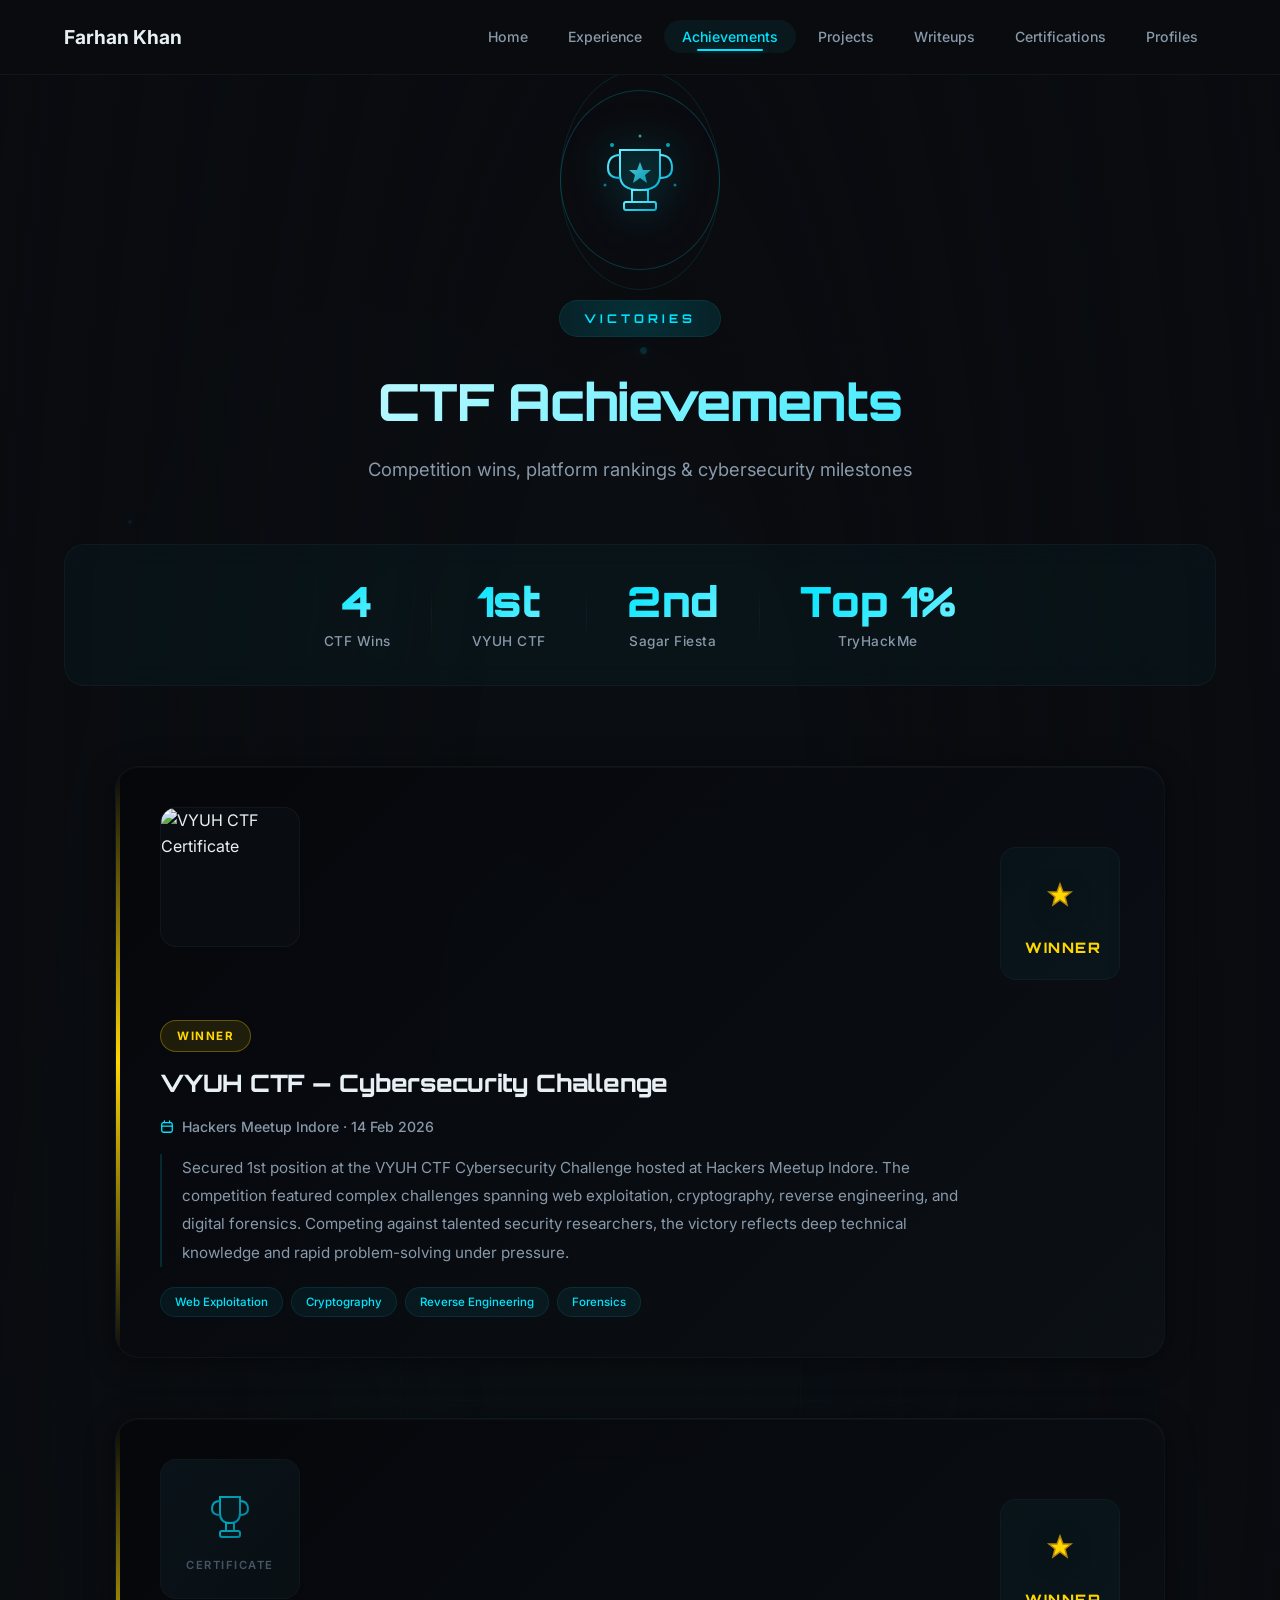
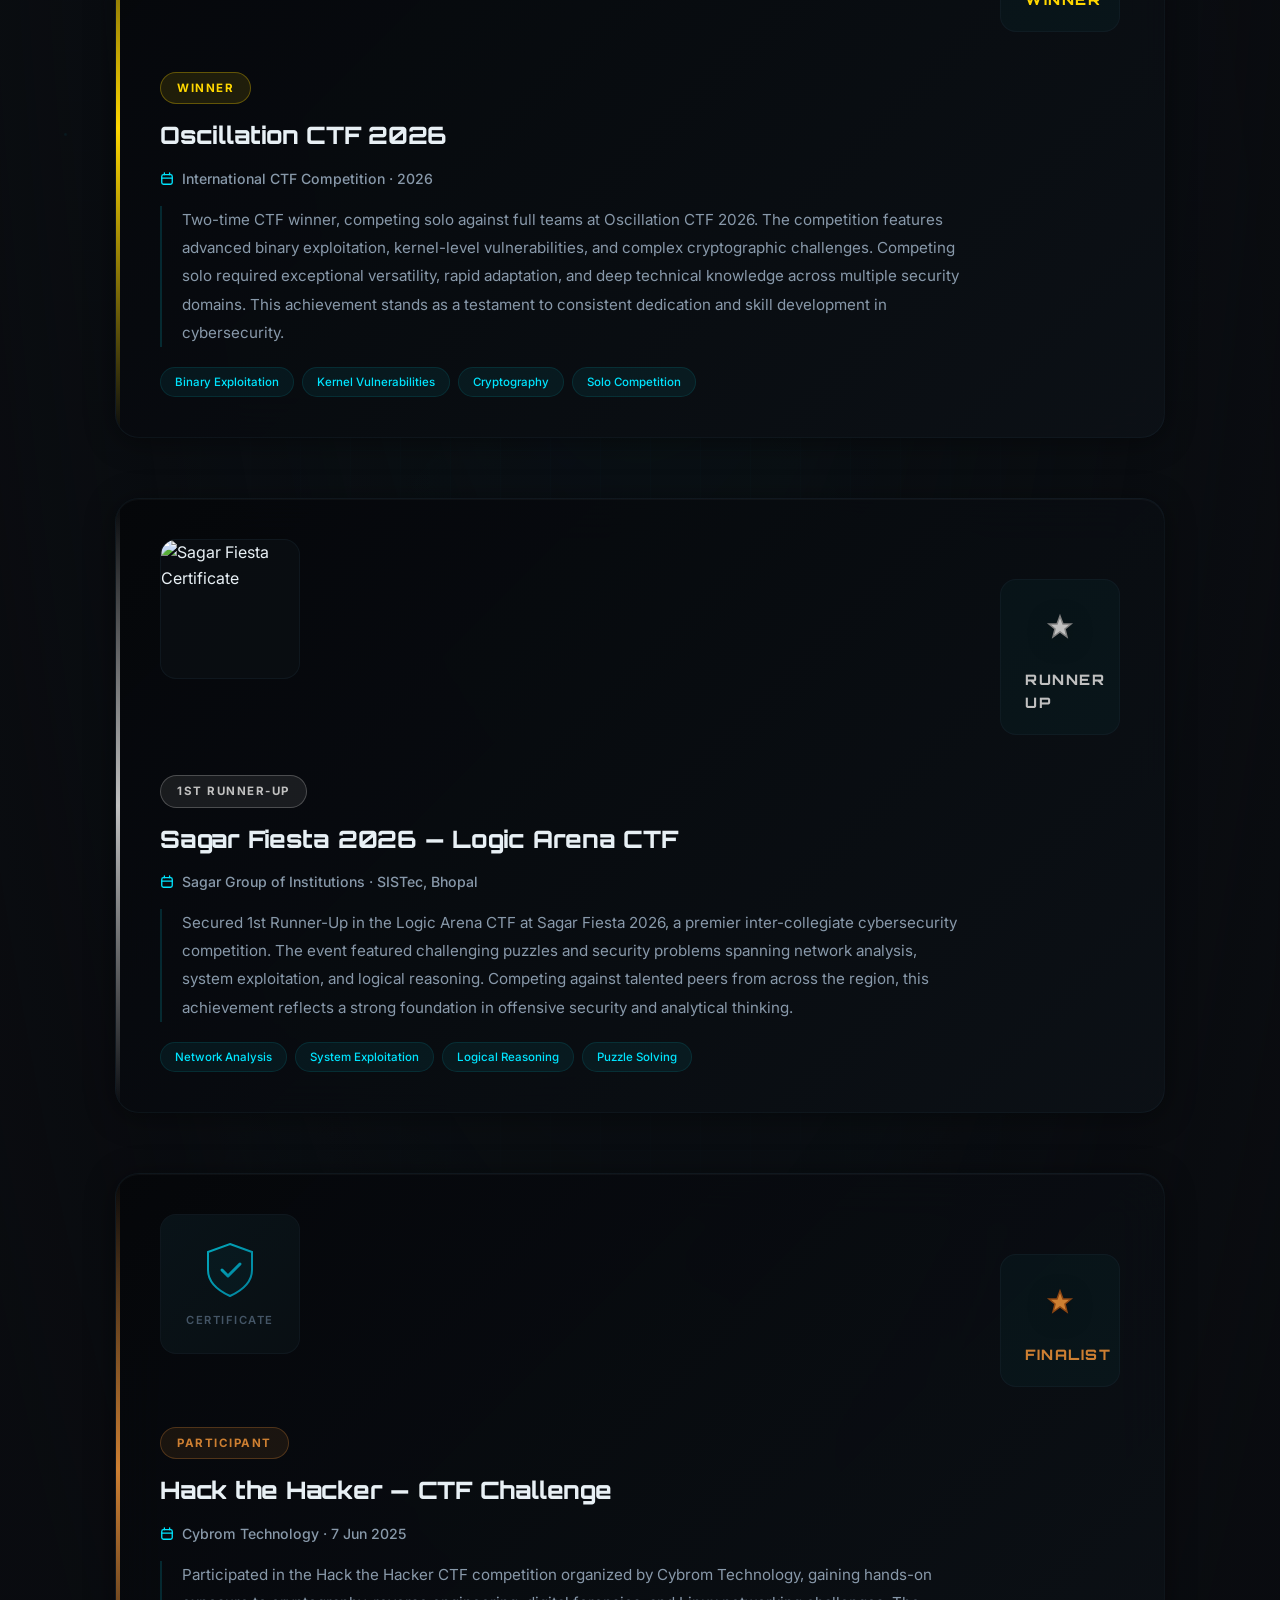
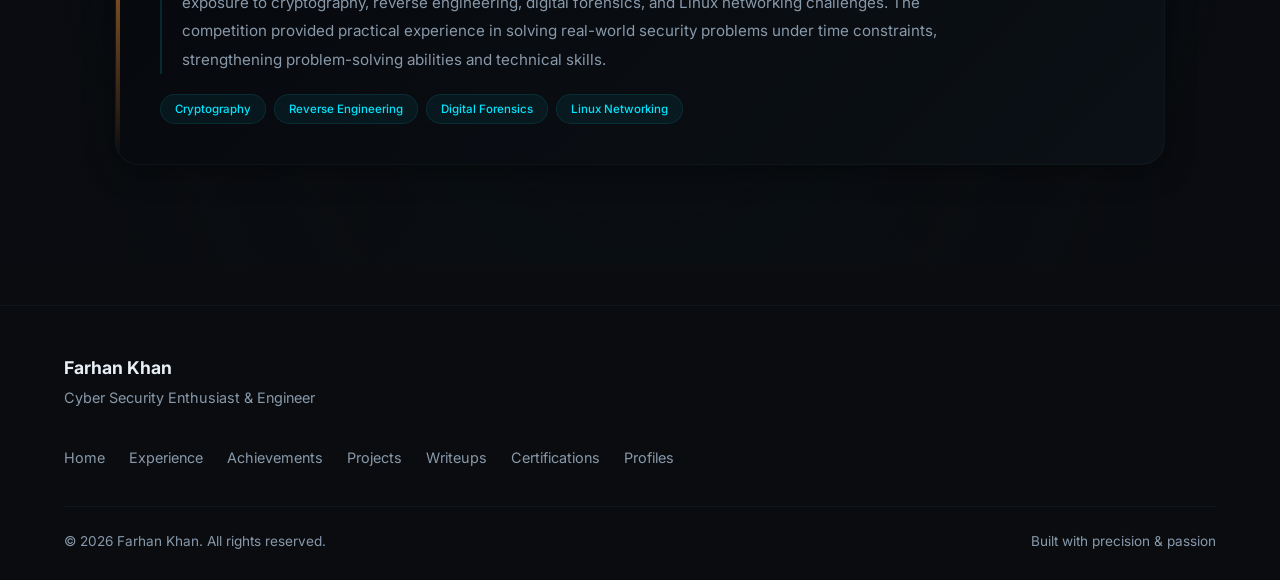
==== pages/achievements/index.html @ efb3e264 "New" ====
<!DOCTYPE html>
<html lang="en">
<head>
    <meta charset="UTF-8" />
    <meta name="viewport" content="width=device-width, initial-scale=1.0, maximum-scale=1.0, user-scalable=no" />
    <meta name="description" content="Farhan Khan - CTF Achievements & Competition Wins" />
    <title>Achievements — Farhan Khan</title>
    
    <link rel="preconnect" href="https://fonts.googleapis.com" />
    <link rel="preconnect" href="https://fonts.gstatic.com" crossorigin />
    <link href="https://fonts.googleapis.com/css2?family=Inter:ital,opsz,wght@0,14..32,100..900;1,14..32,100..900&family=Orbitron:wght@400;500;600;700;800;900&display=swap" rel="stylesheet" />
    
    <link rel="stylesheet" href="style.css" />
</head>
<body>

    <!-- ==================== NAVIGATION ==================== -->
    <nav class="navbar" role="navigation" aria-label="Main navigation">
        <div class="nav-container">
            <div class="nav-brand">
                <a href="../../index.html">
                    <span>Farhan Khan</span>
                </a>
            </div>
            
            <button class="nav-toggle" aria-label="Toggle navigation menu" aria-expanded="false">
                <span class="hamburger-line"></span>
                <span class="hamburger-line"></span>
                <span class="hamburger-line"></span>
            </button>
            
            <ul class="nav-links">
                <li><a href="../../index.html">Home</a></li>
                <li><a href="../experience/index.html">Experience</a></li>
                <li><a href="../achievements/index.html" class="active">Achievements</a></li>
                <li><a href="../projects/index.html">Projects</a></li>
                <li><a href="../writeups/index.html">Writeups</a></li>
                <li><a href="../certifications/index.html">Certifications</a></li>
                <li><a href="../profiles/index.html">Profiles</a></li>
            </ul>
        </div>
    </nav>

    <!-- ==================== MAIN CONTENT ==================== -->
    <main>
        <section class="section achievements-page-section" id="achievementsTop">
            <!-- Wavy Background -->
            <div class="wavy-background">
                <div class="wave wave-1"></div>
                <div class="wave wave-2"></div>
                <div class="wave wave-3"></div>
                <div class="wave wave-4"></div>
                <div class="wave wave-5"></div>
            </div>
            
            <!-- Floating Particles -->
            <div class="particles-container">
                <div class="particle p1"></div>
                <div class="particle p2"></div>
                <div class="particle p3"></div>
                <div class="particle p4"></div>
                <div class="particle p5"></div>
                <div class="particle p6"></div>
            </div>

            <!-- Grid Background -->
            <div class="grid-overlay"></div>

            <div class="container">
                <!-- ====== HERO SECTION ====== -->
                <div class="achievements-hero">
                    <div class="hero-icon-wrap">
                        <svg width="100" height="100" viewBox="0 0 100 100" fill="none">
                            <defs>
                                <linearGradient id="trophyGrad" x1="0%" y1="0%" x2="100%" y2="100%">
                                    <stop offset="0%" stop-color="#66f0ff"/>
                                    <stop offset="100%" stop-color="#00b4d8"/>
                                </linearGradient>
                                <linearGradient id="trophyShine" x1="0%" y1="0%" x2="0%" y2="100%">
                                    <stop offset="0%" stop-color="#ffffff" stop-opacity="0.6"/>
                                    <stop offset="100%" stop-color="#ffffff" stop-opacity="0"/>
                                </linearGradient>
                            </defs>
                            
                            <path d="M30 20 L30 45 Q30 60 50 60 Q70 60 70 45 L70 20 Z" 
                                  stroke="url(#trophyGrad)" stroke-width="2" fill="rgba(0,229,255,0.05)"/>
                            
                            <path d="M30 25 Q18 25 18 38 Q18 48 30 48" stroke="url(#trophyGrad)" stroke-width="2" fill="none"/>
                            <path d="M70 25 Q82 25 82 38 Q82 48 70 48" stroke="url(#trophyGrad)" stroke-width="2" fill="none"/>
                            
                            <rect x="42" y="60" width="16" height="12" stroke="url(#trophyGrad)" stroke-width="2" fill="rgba(0,229,255,0.05)"/>
                            <rect x="34" y="72" width="32" height="8" rx="2" stroke="url(#trophyGrad)" stroke-width="2" fill="rgba(0,229,255,0.05)"/>
                            
                            <path d="M50 32 L53 40 L61 40 L55 45 L57 53 L50 48 L43 53 L45 45 L39 40 L47 40 Z" 
                                  fill="url(#trophyGrad)" opacity="0.8"/>
                            
                            <circle cx="22" cy="15" r="2" fill="#00e5ff" opacity="0.7"/>
                            <circle cx="78" cy="15" r="2" fill="#00e5ff" opacity="0.7"/>
                            <circle cx="50" cy="6" r="1.5" fill="#66f0ff" opacity="0.6"/>
                            <circle cx="15" cy="55" r="1.5" fill="#00e5ff" opacity="0.5"/>
                            <circle cx="85" cy="55" r="1.5" fill="#00e5ff" opacity="0.5"/>
                        </svg>
                        <div class="hero-ring"></div>
                        <div class="hero-ring hero-ring-2"></div>
                    </div>
                </div>

                <div class="section-header reveal-on-scroll">
                    <span class="section-tag">Victories</span>
                    <h2>CTF Achievements</h2>
                    <p>Competition wins, platform rankings &amp; cybersecurity milestones</p>
                </div>

                <!-- ====== STATS ====== -->
                <div class="achievement-stats reveal-on-scroll">
                    <div class="stat-block">
                        <span class="stat-number">4</span>
                        <span class="stat-label">CTF Wins</span>
                    </div>
                    <div class="stat-divider"></div>
                    <div class="stat-block">
                        <span class="stat-number">1st</span>
                        <span class="stat-label">VYUH CTF</span>
                    </div>
                    <div class="stat-divider"></div>
                    <div class="stat-block">
                        <span class="stat-number">2nd</span>
                        <span class="stat-label">Sagar Fiesta</span>
                    </div>
                    <div class="stat-divider"></div>
                    <div class="stat-block">
                        <span class="stat-number">Top 1%</span>
                        <span class="stat-label">TryHackMe</span>
                    </div>
                </div>

                <!-- ====== ACHIEVEMENTS LIST ====== -->
                <div class="achievements-list">

                    <!-- ============================================ -->
                    <!-- ACHIEVEMENT 1: VYUH CTF — WINNER ========= -->
                    <!-- ============================================ -->
                    <div class="achievement-card reveal-achievement" data-rank="gold">
                        <div class="card-corners">
                            <span></span><span></span><span></span><span></span>
                        </div>

                        <div class="rank-badge">
                            <div class="rank-medal">
                                <svg width="32" height="32" viewBox="0 0 32 32" fill="none">
                                    <path d="M16 4L19 12L27 12L21 17L23 25L16 20L9 25L11 17L5 12L13 12L16 4Z" fill="#FFD700" stroke="#B8860B" stroke-width="1.5"/>
                                </svg>
                            </div>
                            <span class="rank-text">Winner</span>
                        </div>

                        <div class="achievement-image-wrap">
                            <img src="meetup.png" alt="VYUH CTF Certificate" />
                            <div class="image-overlay">
                                <button class="image-view-btn" data-cert="meetup.png" data-title="VYUH CTF — Winner" data-event="Hackers Meetup Indore · 14 Feb 2026">
                                    <svg width="20" height="20" viewBox="0 0 20 20" fill="none">
                                        <circle cx="10" cy="10" r="7" stroke="currentColor" stroke-width="2"/>
                                        <path d="M15 15L19 19" stroke="currentColor" stroke-width="2" stroke-linecap="round"/>
                                    </svg>
                                    View Certificate
                                </button>
                            </div>
                        </div>

                        <div class="achievement-content">
                            <div class="ach-badge ach-badge-gold">
                                <span class="ach-badge-dot"></span>
                                Winner
                            </div>
                            <h3>VYUH CTF — Cybersecurity Challenge</h3>
                            <p class="ach-event">
                                <svg width="14" height="14" viewBox="0 0 16 16" fill="none">
                                    <rect x="2" y="3" width="12" height="11" rx="2" stroke="currentColor" stroke-width="1.5"/>
                                    <path d="M5 1V3M11 1V3M2 7H14" stroke="currentColor" stroke-width="1.5" stroke-linecap="round"/>
                                </svg>
                                Hackers Meetup Indore · 14 Feb 2026
                            </p>
                            <p class="ach-description">
                                Secured 1st position at the VYUH CTF Cybersecurity Challenge hosted at Hackers Meetup Indore. The competition featured complex challenges spanning web exploitation, cryptography, reverse engineering, and digital forensics. Competing against talented security researchers, the victory reflects deep technical knowledge and rapid problem-solving under pressure.
                            </p>
                            <div class="ach-tags">
                                <span>Web Exploitation</span>
                                <span>Cryptography</span>
                                <span>Reverse Engineering</span>
                                <span>Forensics</span>
                            </div>
                        </div>

                        <div class="ach-glow"></div>
                    </div>

                    <!-- ============================================ -->
                    <!-- ACHIEVEMENT 2: OSCILLATION CTF — WINNER == -->
                    <!-- ============================================ -->
                    <div class="achievement-card reveal-achievement" data-rank="gold">
                        <div class="card-corners">
                            <span></span><span></span><span></span><span></span>
                        </div>

                        <div class="rank-badge">
                            <div class="rank-medal">
                                <svg width="32" height="32" viewBox="0 0 32 32" fill="none">
                                    <path d="M16 4L19 12L27 12L21 17L23 25L16 20L9 25L11 17L5 12L13 12L16 4Z" fill="#FFD700" stroke="#B8860B" stroke-width="1.5"/>
                                </svg>
                            </div>
                            <span class="rank-text">Winner</span>
                        </div>

                        <div class="achievement-image-wrap">
                            <div class="ach-no-image">
                                <svg width="64" height="64" viewBox="0 0 64 64" fill="none">
                                    <defs>
                                        <linearGradient id="trophyMiniGrad" x1="0%" y1="0%" x2="100%" y2="100%">
                                            <stop offset="0%" stop-color="#00e5ff"/>
                                            <stop offset="100%" stop-color="#00b4d8"/>
                                        </linearGradient>
                                    </defs>
                                    <path d="M22 14 L22 30 Q22 40 32 40 Q42 40 42 30 L42 14 Z" 
                                          stroke="url(#trophyMiniGrad)" stroke-width="2" fill="rgba(0,229,255,0.05)"/>
                                    <path d="M22 18 Q14 18 14 26 Q14 32 22 32" stroke="url(#trophyMiniGrad)" stroke-width="2" fill="none"/>
                                    <path d="M42 18 Q50 18 50 26 Q50 32 42 32" stroke="url(#trophyMiniGrad)" stroke-width="2" fill="none"/>
                                    <rect x="28" y="40" width="8" height="8" stroke="url(#trophyMiniGrad)" stroke-width="2" fill="rgba(0,229,255,0.05)"/>
                                    <rect x="22" y="48" width="20" height="6" rx="2" stroke="url(#trophyMiniGrad)" stroke-width="2" fill="rgba(0,229,255,0.05)"/>
                                </svg>
                                <span class="no-image-label">Certificate</span>
                            </div>
                            <div class="image-overlay">
                                <span class="ach-no-cert">Certificate Pending</span>
                            </div>
                        </div>

                        <div class="achievement-content">
                            <div class="ach-badge ach-badge-gold">
                                <span class="ach-badge-dot"></span>
                                Winner
                            </div>
                            <h3>Oscillation CTF 2026</h3>
                            <p class="ach-event">
                                <svg width="14" height="14" viewBox="0 0 16 16" fill="none">
                                    <rect x="2" y="3" width="12" height="11" rx="2" stroke="currentColor" stroke-width="1.5"/>
                                    <path d="M5 1V3M11 1V3M2 7H14" stroke="currentColor" stroke-width="1.5" stroke-linecap="round"/>
                                </svg>
                                International CTF Competition · 2026
                            </p>
                            <p class="ach-description">
                                Two-time CTF winner, competing solo against full teams at Oscillation CTF 2026. The competition features advanced binary exploitation, kernel-level vulnerabilities, and complex cryptographic challenges. Competing solo required exceptional versatility, rapid adaptation, and deep technical knowledge across multiple security domains. This achievement stands as a testament to consistent dedication and skill development in cybersecurity.
                            </p>
                            <div class="ach-tags">
                                <span>Binary Exploitation</span>
                                <span>Kernel Vulnerabilities</span>
                                <span>Cryptography</span>
                                <span>Solo Competition</span>
                            </div>
                        </div>

                        <div class="ach-glow"></div>
                    </div>

                    <!-- ============================================ -->
                    <!-- ACHIEVEMENT 3: SAGAR FIESTA — RUNNER UP == -->
                    <!-- ============================================ -->
                    <div class="achievement-card reveal-achievement" data-rank="silver">
                        <div class="card-corners">
                            <span></span><span></span><span></span><span></span>
                        </div>

                        <div class="rank-badge">
                            <div class="rank-medal">
                                <svg width="32" height="32" viewBox="0 0 32 32" fill="none">
                                    <path d="M16 4L19 12L27 12L21 17L23 25L16 20L9 25L11 17L5 12L13 12L16 4Z" fill="#C0C0C0" stroke="#808080" stroke-width="1.5"/>
                                </svg>
                            </div>
                            <span class="rank-text">Runner Up</span>
                        </div>

                        <div class="achievement-image-wrap">
                            <img src="fiesta.png" alt="Sagar Fiesta Certificate" />
                            <div class="image-overlay">
                                <button class="image-view-btn" data-cert="fiesta.png" data-title="Sagar Fiesta 2026 — 1st Runner-Up" data-event="SISTec Bhopal">
                                    <svg width="20" height="20" viewBox="0 0 20 20" fill="none">
                                        <circle cx="10" cy="10" r="7" stroke="currentColor" stroke-width="2"/>
                                        <path d="M15 15L19 19" stroke="currentColor" stroke-width="2" stroke-linecap="round"/>
                                    </svg>
                                    View Certificate
                                </button>
                            </div>
                        </div>

                        <div class="achievement-content">
                            <div class="ach-badge ach-badge-silver">
                                <span class="ach-badge-dot"></span>
                                1st Runner-Up
                            </div>
                            <h3>Sagar Fiesta 2026 — Logic Arena CTF</h3>
                            <p class="ach-event">
                                <svg width="14" height="14" viewBox="0 0 16 16" fill="none">
                                    <rect x="2" y="3" width="12" height="11" rx="2" stroke="currentColor" stroke-width="1.5"/>
                                    <path d="M5 1V3M11 1V3M2 7H14" stroke="currentColor" stroke-width="1.5" stroke-linecap="round"/>
                                </svg>
                                Sagar Group of Institutions · SISTec, Bhopal
                            </p>
                            <p class="ach-description">
                                Secured 1st Runner-Up in the Logic Arena CTF at Sagar Fiesta 2026, a premier inter-collegiate cybersecurity competition. The event featured challenging puzzles and security problems spanning network analysis, system exploitation, and logical reasoning. Competing against talented peers from across the region, this achievement reflects a strong foundation in offensive security and analytical thinking.
                            </p>
                            <div class="ach-tags">
                                <span>Network Analysis</span>
                                <span>System Exploitation</span>
                                <span>Logical Reasoning</span>
                                <span>Puzzle Solving</span>
                            </div>
                        </div>

                        <div class="ach-glow"></div>
                    </div>

                    <!-- ============================================ -->
                    <!-- ACHIEVEMENT 4: HACK THE HACKER ============ -->
                    <!-- ============================================ -->
                    <div class="achievement-card reveal-achievement" data-rank="bronze">
                        <div class="card-corners">
                            <span></span><span></span><span></span><span></span>
                        </div>

                        <div class="rank-badge">
                            <div class="rank-medal">
                                <svg width="32" height="32" viewBox="0 0 32 32" fill="none">
                                    <path d="M16 4L19 12L27 12L21 17L23 25L16 20L9 25L11 17L5 12L13 12L16 4Z" fill="#CD7F32" stroke="#8B4513" stroke-width="1.5"/>
                                </svg>
                            </div>
                            <span class="rank-text">Finalist</span>
                        </div>

                        <div class="achievement-image-wrap">
                            <div class="ach-no-image">
                                <svg width="64" height="64" viewBox="0 0 64 64" fill="none">
                                    <defs>
                                        <linearGradient id="shieldGrad" x1="0%" y1="0%" x2="100%" y2="100%">
                                            <stop offset="0%" stop-color="#00e5ff"/>
                                            <stop offset="100%" stop-color="#00b4d8"/>
                                        </linearGradient>
                                    </defs>
                                    <path d="M32 6 L54 14 L54 32 Q54 48 32 58 Q10 48 10 32 L10 14 Z" 
                                          stroke="url(#shieldGrad)" stroke-width="2" fill="rgba(0,229,255,0.05)"/>
                                    <path d="M24 32 L30 38 L42 26" stroke="url(#shieldGrad)" stroke-width="3" stroke-linecap="round" stroke-linejoin="round"/>
                                </svg>
                                <span class="no-image-label">Certificate</span>
                            </div>
                            <div class="image-overlay">
                                <span class="ach-no-cert">Certificate Pending</span>
                            </div>
                        </div>

                        <div class="achievement-content">
                            <div class="ach-badge ach-badge-bronze">
                                <span class="ach-badge-dot"></span>
                                Participant
                            </div>
                            <h3>Hack the Hacker — CTF Challenge</h3>
                            <p class="ach-event">
                                <svg width="14" height="14" viewBox="0 0 16 16" fill="none">
                                    <rect x="2" y="3" width="12" height="11" rx="2" stroke="currentColor" stroke-width="1.5"/>
                                    <path d="M5 1V3M11 1V3M2 7H14" stroke="currentColor" stroke-width="1.5" stroke-linecap="round"/>
                                </svg>
                                Cybrom Technology · 7 Jun 2025
                            </p>
                            <p class="ach-description">
                                Participated in the Hack the Hacker CTF competition organized by Cybrom Technology, gaining hands-on exposure to cryptography, reverse engineering, digital forensics, and Linux networking challenges. The competition provided practical experience in solving real-world security problems under time constraints, strengthening problem-solving abilities and technical skills.
                            </p>
                            <div class="ach-tags">
                                <span>Cryptography</span>
                                <span>Reverse Engineering</span>
                                <span>Digital Forensics</span>
                                <span>Linux Networking</span>
                            </div>
                        </div>

                        <div class="ach-glow"></div>
                    </div>

                </div>
            </div>
        </section>
    </main>

    <!-- ==================== BACK TO TOP ==================== -->
    <button class="back-to-top" id="backToTop" aria-label="Back to top">
        <svg width="24" height="24" viewBox="0 0 24 24" fill="none">
            <path d="M12 4L12 20M12 4L6 10M12 4L18 10" stroke="currentColor" stroke-width="2" stroke-linecap="round" stroke-linejoin="round"/>
        </svg>
    </button>

    <!-- ==================== MODAL ==================== -->
    <div class="ach-modal" id="achModal">
        <div class="ach-modal-overlay"></div>
        <div class="ach-modal-content">
            <button class="ach-modal-close" id="achModalClose">
                <svg width="32" height="32" viewBox="0 0 32 32" fill="none">
                    <circle cx="16" cy="16" r="14" stroke="currentColor" stroke-width="2"/>
                    <path d="M12 12L20 20M12 20L20 12" stroke="currentColor" stroke-width="2" stroke-linecap="round"/>
                </svg>
            </button>
            <div class="ach-modal-image-wrap">
                <img src="" alt="Certificate" class="ach-modal-img" id="achModalImage" />
            </div>
            <div class="ach-modal-info">
                <h3 id="achModalTitle"></h3>
                <p id="achModalEvent"></p>
            </div>
        </div>
    </div>

    <!-- ==================== FOOTER ==================== -->
    <footer class="footer">
        <div class="container">
            <div class="footer-content">
                <div class="footer-brand">
                    <a href="../../index.html">
                        <span>Farhan Khan</span>
                    </a>
                    <p>Cyber Security Enthusiast &amp; Engineer</p>
                </div>
                
                <nav class="footer-nav" aria-label="Footer navigation">
                    <a href="../../index.html">Home</a>
                    <a href="../experience/index.html">Experience</a>
                    <a href="../achievements/index.html">Achievements</a>
                    <a href="../projects/index.html">Projects</a>
                    <a href="../writeups/index.html">Writeups</a>
                    <a href="../certifications/index.html">Certifications</a>
                    <a href="../profiles/index.html">Profiles</a>
                </nav>
                
                <div class="footer-bottom">
                    <p>&copy; 2026 Farhan Khan. All rights reserved.</p>
                    <p>Built with precision &amp; passion</p>
                </div>
            </div>
        </div>
    </footer>

    <script src="script.js"></script>
</body>
</html>
---- pages/achievements/style.css ----
/* ========================================
   ROOT VARIABLES
   ======================================== */
:root {
    --color-primary: #00e5ff;
    --color-primary-dark: #00b4d8;
    --color-primary-light: #66f0ff;
    
    --color-gold: #FFD700;
    --color-gold-dark: #B8860B;
    --color-silver: #C0C0C0;
    --color-silver-dark: #808080;
    --color-bronze: #CD7F32;
    --color-bronze-dark: #8B4513;
    
    --color-bg: #0a0c10;
    --color-bg-card: rgba(5, 7, 10, 0.85);
    --color-bg-elevated: rgba(13, 17, 23, 0.6);
    
    --color-text: #e8f0f5;
    --color-text-muted: #8899aa;
    --color-text-dim: #445566;
    
    --color-border: rgba(26, 42, 51, 0.4);
    --color-border-hover: rgba(0, 229, 255, 0.4);
    
    --font-family: 'Inter', -apple-system, BlinkMacSystemFont, 'Segoe UI', Roboto, sans-serif;
    --font-display: 'Orbitron', 'Inter', monospace;
    
    --ease-smooth: cubic-bezier(0.34, 1.56, 0.64, 1);
    --ease-out-slow: cubic-bezier(0.16, 1, 0.3, 1);
    --ease-out-smooth: cubic-bezier(0.25, 0.46, 0.45, 0.94);
    
    --duration-slow: 1s;
    --duration-medium: 0.6s;
}

/* ========================================
   RESET
   ======================================== */
html, body {
    overflow-x: hidden !important;
    width: 100% !important;
    max-width: 100% !important;
    position: relative;
}

* { margin: 0; padding: 0; box-sizing: border-box; max-width: 100%; }
*:focus { outline: none; }
*:focus-visible { outline: 2px solid var(--color-primary); outline-offset: 2px; }
*:active, *:focus, *:visited,
a:active, a:focus, button:active, button:focus {
    -webkit-tap-highlight-color: transparent !important;
    outline: none !important;
}

html { scroll-behavior: smooth; scroll-padding-top: 80px; }

body {
    font-family: var(--font-family);
    background: var(--color-bg);
    color: var(--color-text);
    line-height: 1.6;
    -webkit-font-smoothing: antialiased;
    -moz-osx-font-smoothing: grayscale;
    overflow-x: hidden !important;
    width: 100% !important;
    max-width: 100vw !important;
}

/* ========================================
   PAGE
   ======================================== */
.achievements-page-section {
    position: relative;
    padding-top: 130px;
    min-height: 100vh;
    overflow: hidden;
    background: var(--color-bg);
}

/* ========================================
   WAVY BACKGROUND
   ======================================== */
.wavy-background {
    position: absolute;
    inset: 0;
    pointer-events: none;
    z-index: 0;
    overflow: hidden;
}

.wave {
    position: absolute;
    width: 200%;
    height: 100%;
    opacity: 0.15;
    border-radius: 50%;
    animation: waveFloat 25s ease-in-out infinite;
    will-change: transform;
}

.wave-1 {
    top: 0%;
    background: radial-gradient(ellipse at 30% 50%, rgba(0, 229, 255, 0.08), transparent 60%);
    animation-duration: 22s;
    transform: rotate(-2deg);
}

.wave-2 {
    top: 20%;
    background: radial-gradient(ellipse at 70% 40%, rgba(0, 180, 216, 0.06), transparent 60%);
    animation-duration: 28s;
    animation-delay: -6s;
    transform: rotate(1.5deg);
}

.wave-3 {
    top: 45%;
    background: radial-gradient(ellipse at 50% 60%, rgba(0, 229, 255, 0.05), transparent 60%);
    animation-duration: 20s;
    animation-delay: -12s;
    transform: rotate(-1deg);
}

.wave-4 {
    top: 65%;
    background: radial-gradient(ellipse at 20% 70%, rgba(0, 180, 216, 0.04), transparent 60%);
    animation-duration: 26s;
    animation-delay: -18s;
    transform: rotate(2deg);
}

.wave-5 {
    top: 85%;
    background: radial-gradient(ellipse at 80% 80%, rgba(0, 229, 255, 0.03), transparent 60%);
    animation-duration: 30s;
    animation-delay: -24s;
    transform: rotate(-1.5deg);
}

@keyframes waveFloat {
    0%, 100% {
        transform: translateX(0) scaleY(1);
        opacity: 0.12;
    }
    25% {
        transform: translateX(-15%) scaleY(1.03);
        opacity: 0.18;
    }
    50% {
        transform: translateX(-30%) scaleY(1);
        opacity: 0.12;
    }
    75% {
        transform: translateX(-15%) scaleY(0.97);
        opacity: 0.08;
    }
}

/* ========================================
   PARTICLES
   ======================================== */
.particles-container {
    position: absolute;
    inset: 0;
    pointer-events: none;
    z-index: 0;
    overflow: hidden;
}

.particle {
    position: absolute;
    border-radius: 50%;
    background: rgba(0, 229, 255, 0.15);
    box-shadow: 0 0 20px rgba(0, 229, 255, 0.3);
    animation: particleFloat 20s ease-in-out infinite;
    will-change: transform;
}

.p1 { width: 4px; height: 4px; top: 15%; left: 10%; animation-duration: 18s; }
.p2 { width: 6px; height: 6px; top: 30%; left: 85%; animation-duration: 22s; animation-delay: -4s; }
.p3 { width: 3px; height: 3px; top: 50%; left: 5%; animation-duration: 14s; animation-delay: -8s; }
.p4 { width: 5px; height: 5px; top: 70%; left: 90%; animation-duration: 20s; animation-delay: -12s; }
.p5 { width: 4px; height: 4px; top: 85%; left: 20%; animation-duration: 16s; animation-delay: -2s; }
.p6 { width: 7px; height: 7px; top: 10%; left: 50%; animation-duration: 24s; animation-delay: -6s; }

@keyframes particleFloat {
    0%, 100% {
        transform: translate(0, 0) scale(1);
        opacity: 0.3;
    }
    25% {
        transform: translate(30px, -40px) scale(1.2);
        opacity: 0.6;
    }
    50% {
        transform: translate(-20px, -80px) scale(0.8);
        opacity: 0.2;
    }
    75% {
        transform: translate(40px, -30px) scale(1.1);
        opacity: 0.5;
    }
}

/* ========================================
   GRID OVERLAY
   ======================================== */
.grid-overlay {
    position: absolute;
    inset: 0;
    background-image:
        linear-gradient(rgba(0, 229, 255, 0.02) 1px, transparent 1px),
        linear-gradient(90deg, rgba(0, 229, 255, 0.02) 1px, transparent 1px);
    background-size: 50px 50px;
    pointer-events: none;
    z-index: 0;
    opacity: 0.6;
    mask-image: radial-gradient(ellipse at center, black 30%, transparent 80%);
    -webkit-mask-image: radial-gradient(ellipse at center, black 30%, transparent 80%);
}

.achievements-page-section::after {
    content: '';
    position: absolute;
    inset: 0;
    background: radial-gradient(ellipse at 50% 30%, transparent 20%, rgba(10, 12, 16, 0.85) 90%);
    pointer-events: none;
    z-index: 0;
}

/* ========================================
   UTILITY
   ======================================== */
.container {
    max-width: 1200px;
    margin: 0 auto;
    padding: 0 24px;
    width: 100%;
    position: relative;
    z-index: 1;
}

.section {
    padding: 100px 0;
    width: 100%;
    position: relative;
}

.section-header {
    text-align: center;
    margin-bottom: 60px;
}

.section-tag {
    display: inline-block;
    font-family: var(--font-display);
    font-size: 0.75rem;
    font-weight: 700;
    text-transform: uppercase;
    letter-spacing: 4px;
    color: var(--color-primary);
    background: rgba(0, 229, 255, 0.08);
    padding: 8px 24px;
    border-radius: 50px;
    margin-bottom: 16px;
    border: 1px solid rgba(0, 229, 255, 0.12);
    position: relative;
    overflow: hidden;
    backdrop-filter: blur(10px);
}

.section-tag::before {
    content: '';
    position: absolute;
    top: -50%; left: -50%;
    width: 200%; height: 200%;
    background: radial-gradient(circle, rgba(0, 229, 255, 0.1), transparent 70%);
    animation: tagPulse 3s ease-in-out infinite;
}

@keyframes tagPulse {
    0%, 100% { transform: scale(1); opacity: 0.5; }
    50% { transform: scale(1.3); opacity: 1; }
}

.section-header h2 {
    font-family: var(--font-display);
    font-size: 3.2rem;
    font-weight: 800;
    letter-spacing: -0.02em;
    margin-bottom: 12px;
    background: linear-gradient(135deg, #fff 0%, var(--color-primary) 100%);
    -webkit-background-clip: text;
    -webkit-text-fill-color: transparent;
    background-clip: text;
}

.section-header p {
    color: var(--color-text-muted);
    font-size: 1.15rem;
    max-width: 640px;
    margin: 0 auto;
}

/* ========================================
   HERO ICON
   ======================================== */
.achievements-hero {
    display: flex;
    justify-content: center;
    margin-bottom: 40px;
}

.hero-icon-wrap {
    position: relative;
    width: 160px;
    height: 160px;
    display: flex;
    align-items: center;
    justify-content: center;
    animation: heroFloat 6s ease-in-out infinite;
    will-change: transform;
}

@keyframes heroFloat {
    0%, 100% { transform: translateY(0) rotate(0deg); }
    50% { transform: translateY(-15px) rotate(3deg); }
}

.hero-icon-wrap svg {
    display: block;
    filter: drop-shadow(0 0 20px rgba(0, 229, 255, 0.5));
    animation: trophyGlow 3s ease-in-out infinite;
}

@keyframes trophyGlow {
    0%, 100% { filter: drop-shadow(0 0 15px rgba(0, 229, 255, 0.3)); }
    50% { filter: drop-shadow(0 0 30px rgba(0, 229, 255, 0.6)); }
}

.hero-ring {
    position: absolute;
    top: 50%; left: 50%;
    width: 180px; height: 180px;
    border: 1px solid rgba(0, 229, 255, 0.2);
    border-radius: 50%;
    transform: translate(-50%, -50%);
    animation: ringPulse 4s ease-in-out infinite;
    pointer-events: none;
}

.hero-ring-2 {
    width: 220px; height: 220px;
    border-color: rgba(0, 229, 255, 0.1);
    animation-delay: -2s;
}

@keyframes ringPulse {
    0%, 100% { transform: translate(-50%, -50%) scale(1); opacity: 0.5; }
    50% { transform: translate(-50%, -50%) scale(1.15); opacity: 0.1; }
}

/* ========================================
   STATS
   ======================================== */
.achievement-stats {
    display: flex;
    justify-content: center;
    align-items: center;
    gap: 40px;
    margin-bottom: 80px;
    padding: 32px 48px;
    background: rgba(0, 229, 255, 0.03);
    border: 1px solid var(--color-border);
    border-radius: 20px;
    flex-wrap: wrap;
    backdrop-filter: blur(12px);
    transition: all var(--duration-slow) ease;
}

.achievement-stats:hover {
    border-color: var(--color-border-hover);
    box-shadow: 0 16px 60px rgba(0, 229, 255, 0.1);
    transform: translateY(-4px);
}

.stat-block {
    display: flex;
    flex-direction: column;
    align-items: center;
    text-align: center;
}

.stat-number {
    font-family: var(--font-display);
    font-size: 2.6rem;
    font-weight: 900;
    background: linear-gradient(135deg, var(--color-primary), var(--color-primary-light));
    -webkit-background-clip: text;
    -webkit-text-fill-color: transparent;
    background-clip: text;
    line-height: 1.2;
}

.stat-label {
    font-size: 0.85rem;
    color: var(--color-text-muted);
    font-weight: 500;
    margin-top: 4px;
    letter-spacing: 0.5px;
}

.stat-divider {
    width: 1px;
    height: 50px;
    background: linear-gradient(to bottom, transparent, var(--color-border), transparent);
}

/* ========================================
   REVEAL ANIMATIONS
   ======================================== */
.reveal-on-scroll {
    opacity: 0;
    transform: translateY(40px);
    transition: opacity 1.2s var(--ease-out-smooth), transform 1.2s var(--ease-out-smooth);
}

.reveal-on-scroll.revealed {
    opacity: 1;
    transform: translateY(0);
}

.reveal-achievement {
    opacity: 0;
    transform: translateY(80px) scale(0.95);
    transition: opacity 1.6s var(--ease-out-smooth), transform 1.6s var(--ease-out-smooth);
}

.reveal-achievement.revealed {
    opacity: 1;
    transform: translateY(0) scale(1);
}

/* ========================================
   ACHIEVEMENTS LIST
   ======================================== */
.achievements-list {
    display: flex;
    flex-direction: column;
    gap: 60px;
    max-width: 1050px;
    margin: 0 auto;
    width: 100%;
}

/* ========================================
   ACHIEVEMENT CARD
   ======================================== */
.achievement-card {
    position: relative;
    display: grid;
    grid-template-columns: auto 1fr;
    gap: 40px;
    padding: 40px 44px;
    background: linear-gradient(135deg, rgba(5, 7, 10, 0.95), rgba(13, 17, 23, 0.9));
    backdrop-filter: blur(24px);
    border: 1px solid var(--color-border);
    border-radius: 24px;
    transition: all var(--duration-slow) var(--ease-out-smooth);
    overflow: hidden;
    will-change: transform;
    box-shadow:
        0 4px 30px rgba(0, 0, 0, 0.4),
        inset 0 1px 0 rgba(255, 255, 255, 0.03);
}

.achievement-card:hover {
    transform: translateY(-8px);
    border-color: var(--color-border-hover);
    box-shadow:
        0 30px 80px rgba(0, 229, 255, 0.15),
        0 0 0 1px rgba(0, 229, 255, 0.1);
}

/* Left border accent per rank */
.achievement-card::before {
    content: '';
    position: absolute;
    top: 0;
    left: 0;
    width: 4px;
    height: 100%;
    border-radius: 4px 0 0 4px;
    transition: all var(--duration-medium) ease;
}

.achievement-card[data-rank="gold"]::before {
    background: linear-gradient(to bottom, transparent, var(--color-gold), transparent);
}

.achievement-card[data-rank="silver"]::before {
    background: linear-gradient(to bottom, transparent, var(--color-silver), transparent);
}

.achievement-card[data-rank="bronze"]::before {
    background: linear-gradient(to bottom, transparent, var(--color-bronze), transparent);
}

.achievement-card:hover::before {
    width: 6px;
}

/* ========================================
   RANK BADGE
   ======================================== */
.rank-badge {
    display: flex;
    flex-direction: column;
    align-items: center;
    justify-content: center;
    gap: 12px;
    padding: 20px 24px;
    background: rgba(0, 229, 255, 0.03);
    border: 1px solid var(--color-border);
    border-radius: 16px;
    transition: all var(--duration-slow) var(--ease-out-smooth);
    min-width: 120px;
    align-self: flex-start;
}

.achievement-card:hover .rank-badge {
    background: rgba(0, 229, 255, 0.08);
    border-color: rgba(0, 229, 255, 0.3);
    transform: translateY(-4px) scale(1.05);
}

.rank-medal {
    width: 56px;
    height: 56px;
    display: flex;
    align-items: center;
    justify-content: center;
    transition: all var(--duration-medium) ease;
}

.achievement-card:hover .rank-medal {
    transform: rotate(-10deg) scale(1.15);
}

.rank-medal svg {
    filter: drop-shadow(0 4px 12px rgba(0, 0, 0, 0.3));
}

.rank-text {
    font-family: var(--font-display);
    font-size: 0.9rem;
    font-weight: 800;
    letter-spacing: 1.5px;
    text-transform: uppercase;
    color: var(--color-text);
}

.achievement-card[data-rank="gold"] .rank-text {
    color: var(--color-gold);
}

.achievement-card[data-rank="silver"] .rank-text {
    color: var(--color-silver);
}

.achievement-card[data-rank="bronze"] .rank-text {
    color: var(--color-bronze);
}

/* ========================================
   ACHIEVEMENT CONTENT
   ======================================== */
.achievement-content {
    display: flex;
    flex-direction: column;
    gap: 16px;
    position: relative;
    z-index: 2;
    min-width: 0;
}

.ach-badge {
    display: inline-block;
    width: fit-content;
    font-size: 0.72rem;
    font-weight: 700;
    letter-spacing: 1.5px;
    text-transform: uppercase;
    padding: 6px 16px;
    border-radius: 50px;
    transition: all var(--duration-medium) ease;
}

.ach-badge-gold {
    color: var(--color-gold);
    background: rgba(255, 215, 0, 0.1);
    border: 1px solid rgba(255, 215, 0, 0.3);
}

.ach-badge-silver {
    color: var(--color-silver);
    background: rgba(192, 192, 192, 0.1);
    border: 1px solid rgba(192, 192, 192, 0.3);
}

.ach-badge-bronze {
    color: var(--color-bronze);
    background: rgba(205, 127, 50, 0.1);
    border: 1px solid rgba(205, 127, 50, 0.3);
}

.achievement-card:hover .ach-badge {
    transform: translateX(4px);
}

.achievement-content h3 {
    font-family: var(--font-display);
    font-size: 1.5rem;
    font-weight: 800;
    color: var(--color-text);
    line-height: 1.3;
    transition: all var(--duration-medium) ease;
    letter-spacing: -0.01em;
}

.achievement-card:hover .achievement-content h3 {
    color: var(--color-primary);
    text-shadow: 0 0 30px rgba(0, 229, 255, 0.4);
}

.ach-event {
    display: flex;
    align-items: center;
    gap: 8px;
    font-size: 0.88rem;
    color: var(--color-text-muted);
    font-weight: 500;
}

.ach-event svg {
    color: var(--color-primary);
    flex-shrink: 0;
}

.ach-description {
    font-size: 0.95rem;
    color: var(--color-text-muted);
    line-height: 1.85;
    padding-left: 20px;
    border-left: 2px solid rgba(0, 229, 255, 0.15);
    transition: all var(--duration-medium) ease;
}

.achievement-card:hover .ach-description {
    border-left-color: var(--color-primary);
    padding-left: 24px;
}

.ach-tags {
    display: flex;
    flex-wrap: wrap;
    gap: 8px;
    margin-top: 4px;
}

.ach-tags span {
    font-size: 0.72rem;
    font-weight: 500;
    background: rgba(0, 229, 255, 0.06);
    color: var(--color-primary);
    padding: 5px 14px;
    border-radius: 20px;
    border: 1px solid rgba(0, 229, 255, 0.1);
    transition: all var(--duration-medium) var(--ease-out-smooth);
    cursor: default;
}

.ach-tags span:hover {
    background: rgba(0, 229, 255, 0.15);
    border-color: var(--color-primary);
    transform: translateY(-2px);
    box-shadow: 0 4px 12px rgba(0, 229, 255, 0.2);
}

/* ========================================
   ACHIEVEMENT IMAGE
   ======================================== */
.achievement-image-wrap {
    grid-column: 1;
    grid-row: 1 / span 2;
    position: relative;
    width: 140px;
    height: 140px;
    overflow: hidden;
    border-radius: 16px;
    background: var(--color-bg-elevated);
    border: 1px solid var(--color-border);
    cursor: pointer;
    transition: all var(--duration-slow) var(--ease-out-smooth);
    align-self: flex-start;
}

.achievement-card:hover .achievement-image-wrap {
    transform: scale(1.05);
    border-color: rgba(0, 229, 255, 0.3);
    box-shadow: 0 12px 40px rgba(0, 229, 255, 0.15);
}

.achievement-image-wrap img {
    width: 100%;
    height: 100%;
    object-fit: cover;
    transition: transform var(--duration-slow) var(--ease-out-smooth);
}

.achievement-card:hover .achievement-image-wrap img {
    transform: scale(1.08);
}

.ach-no-image {
    width: 100%;
    height: 100%;
    display: flex;
    flex-direction: column;
    align-items: center;
    justify-content: center;
    gap: 10px;
    background: linear-gradient(135deg, rgba(0, 229, 255, 0.03), rgba(0, 180, 216, 0.01));
    padding: 16px;
}

.ach-no-image svg {
    opacity: 0.7;
    transition: all var(--duration-medium) ease;
}

.achievement-card:hover .ach-no-image svg {
    opacity: 1;
    transform: scale(1.1);
}

.no-image-label {
    font-size: 0.7rem;
    letter-spacing: 1.5px;
    text-transform: uppercase;
    color: var(--color-text-dim);
    font-weight: 600;
}

.image-overlay {
    position: absolute;
    inset: 0;
    background: rgba(0, 0, 0, 0.7);
    backdrop-filter: blur(4px);
    display: flex;
    align-items: center;
    justify-content: center;
    opacity: 0;
    transition: opacity var(--duration-medium) ease;
}

.achievement-card:hover .image-overlay {
    opacity: 1;
}

.image-view-btn {
    display: flex;
    align-items: center;
    gap: 6px;
    font-size: 0.75rem;
    font-weight: 600;
    color: #fff;
    padding: 8px 14px;
    border: 1.5px solid var(--color-primary);
    border-radius: 50px;
    background: rgba(0, 229, 255, 0.1);
    transition: all var(--duration-medium) ease;
    cursor: pointer;
    text-align: center;
}

.image-view-btn:hover {
    background: var(--color-primary);
    color: #0a0c10;
    transform: scale(1.05);
}

.ach-no-cert {
    font-size: 0.72rem;
    color: var(--color-text-muted);
    font-weight: 500;
    text-align: center;
    padding: 8px 12px;
    border: 1px dashed var(--color-border);
    border-radius: 8px;
}

/* ========================================
   ACH GLOW
   ======================================== */
.ach-glow {
    position: absolute;
    top: -50%;
    right: -50%;
    width: 100%;
    height: 100%;
    background: radial-gradient(circle, rgba(0, 229, 255, 0.06), transparent 60%);
    opacity: 0;
    transition: opacity var(--duration-slow) ease;
    pointer-events: none;
    border-radius: 50%;
}

.achievement-card:hover .ach-glow {
    opacity: 1;
}

.achievement-card[data-rank="gold"]:hover .ach-glow {
    background: radial-gradient(circle, rgba(255, 215, 0, 0.08), transparent 60%);
}

.achievement-card[data-rank="silver"]:hover .ach-glow {
    background: radial-gradient(circle, rgba(192, 192, 192, 0.08), transparent 60%);
}

.achievement-card[data-rank="bronze"]:hover .ach-glow {
    background: radial-gradient(circle, rgba(205, 127, 50, 0.08), transparent 60%);
}

/* ========================================
   NAVIGATION
   ======================================== */
.navbar {
    position: fixed;
    top: 0; left: 0; right: 0;
    z-index: 1000;
    background: rgba(10, 12, 16, 0.92);
    backdrop-filter: blur(20px) saturate(1.4);
    border-bottom: 1px solid rgba(26, 42, 51, 0.4);
    transition: all var(--duration-medium) ease;
    width: 100%;
    max-width: 100vw;
}

.navbar.scrolled {
    background: rgba(10, 12, 16, 0.96);
    box-shadow: 0 4px 40px rgba(0, 0, 0, 0.5);
}

.nav-container {
    max-width: 1200px;
    margin: 0 auto;
    padding: 0 24px;
    display: flex;
    align-items: center;
    justify-content: space-between;
    height: 74px;
    width: 100%;
}

.nav-brand a {
    display: flex;
    align-items: center;
    gap: 12px;
    text-decoration: none;
    color: var(--color-text);
    font-weight: 700;
    font-size: 1.2rem;
    transition: color var(--duration-medium) ease;
    white-space: nowrap;
}

.nav-brand a:hover { color: var(--color-primary); }

.nav-links {
    display: flex;
    list-style: none;
    gap: 4px;
}

.nav-links a {
    color: var(--color-text-muted);
    text-decoration: none;
    padding: 8px 18px;
    border-radius: 50px;
    font-size: 0.88rem;
    font-weight: 500;
    transition: all var(--duration-medium) ease;
    position: relative;
    white-space: nowrap;
}

.nav-links a::after {
    content: '';
    position: absolute;
    bottom: 2px; left: 50%;
    width: 0; height: 2px;
    background: var(--color-primary);
    transition: all var(--duration-medium) ease;
    transform: translateX(-50%);
    border-radius: 2px;
    box-shadow: 0 0 12px rgba(0, 229, 255, 0.3);
}

.nav-links a:hover {
    color: var(--color-text);
    background: rgba(0, 229, 255, 0.04);
}

.nav-links a:hover::after { width: 50%; }

.nav-links a.active {
    color: var(--color-primary);
    background: rgba(0, 229, 255, 0.06);
}

.nav-links a.active::after { width: 50%; }

.nav-toggle {
    display: none;
    flex-direction: column;
    gap: 5px;
    background: none;
    border: none;
    cursor: pointer;
    padding: 10px;
    border-radius: 8px;
    transition: all var(--duration-medium) ease;
    flex-shrink: 0;
}

.nav-toggle:hover { background: rgba(0, 229, 255, 0.04); }

.hamburger-line {
    width: 26px;
    height: 2.5px;
    background: var(--color-text);
    border-radius: 2px;
    transition: all var(--duration-medium) ease;
    transform-origin: center;
}

.nav-toggle[aria-expanded="true"] .hamburger-line:nth-child(1) {
    transform: translateY(7.5px) rotate(45deg);
    background: var(--color-primary);
}

.nav-toggle[aria-expanded="true"] .hamburger-line:nth-child(2) {
    opacity: 0;
    transform: scaleX(0);
}

.nav-toggle[aria-expanded="true"] .hamburger-line:nth-child(3) {
    transform: translateY(-7.5px) rotate(-45deg);
    background: var(--color-primary);
}

/* ========================================
   BACK TO TOP
   ======================================== */
.back-to-top {
    position: fixed;
    bottom: 30px;
    right: 30px;
    z-index: 999;
    width: 54px;
    height: 54px;
    border-radius: 50%;
    border: 1px solid var(--color-border);
    background: rgba(10, 12, 16, 0.8);
    backdrop-filter: blur(20px);
    color: var(--color-text-muted);
    cursor: pointer;
    transition: all var(--duration-medium) var(--ease-smooth);
    display: flex;
    align-items: center;
    justify-content: center;
    opacity: 0;
    transform: translateY(20px) scale(0.8);
    pointer-events: none;
}

.back-to-top.visible {
    opacity: 1;
    transform: translateY(0) scale(1);
    pointer-events: auto;
}

.back-to-top:hover {
    border-color: var(--color-primary);
    color: var(--color-primary);
    transform: translateY(-6px) scale(1.1);
    box-shadow: 0 12px 40px rgba(0, 229, 255, 0.3);
    background: rgba(0, 229, 255, 0.1);
}

.back-to-top:active { transform: scale(0.9); }
.back-to-top svg { transition: transform var(--duration-medium) ease; }
.back-to-top:hover svg { transform: translateY(-4px); }

/* ========================================
   MODAL
   ======================================== */
.ach-modal {
    position: fixed;
    inset: 0;
    z-index: 2000;
    display: flex;
    align-items: center;
    justify-content: center;
    visibility: hidden;
    opacity: 0;
    transition: visibility var(--duration-medium) ease, opacity var(--duration-medium) ease;
    padding: 20px;
}

.ach-modal.active {
    visibility: visible;
    opacity: 1;
}

.ach-modal-overlay {
    position: absolute;
    inset: 0;
    background: rgba(0, 0, 0, 0.9);
    backdrop-filter: blur(16px);
}

.ach-modal-content {
    position: relative;
    max-width: 900px;
    width: 100%;
    max-height: 90vh;
    background: var(--color-bg-card);
    backdrop-filter: blur(20px);
    border-radius: 20px;
    border: 1px solid var(--color-border);
    overflow: hidden;
    display: flex;
    flex-direction: column;
    transform: scale(0.9) translateY(30px);
    opacity: 0;
    transition: all var(--duration-medium) var(--ease-smooth);
}

.ach-modal.active .ach-modal-content {
    transform: scale(1) translateY(0);
    opacity: 1;
}

.ach-modal-close {
    position: absolute;
    top: 16px;
    right: 16px;
    z-index: 10;
    background: rgba(0, 0, 0, 0.6);
    border: 1px solid var(--color-border);
    border-radius: 50%;
    width: 48px;
    height: 48px;
    display: flex;
    align-items: center;
    justify-content: center;
    cursor: pointer;
    color: var(--color-text);
    transition: all var(--duration-medium) ease;
    backdrop-filter: blur(8px);
}

.ach-modal-close:hover {
    border-color: var(--color-primary);
    color: var(--color-primary);
    transform: rotate(90deg) scale(1.05);
    background: rgba(0, 229, 255, 0.1);
}

.ach-modal-image-wrap {
    flex: 1;
    display: flex;
    align-items: center;
    justify-content: center;
    padding: 28px;
    background: var(--color-bg-elevated);
    min-height: 350px;
}

.ach-modal-img {
    max-width: 100%;
    max-height: 60vh;
    object-fit: contain;
    border-radius: 12px;
    box-shadow: 0 8px 48px rgba(0, 0, 0, 0.6);
}

.ach-modal-info {
    padding: 20px 28px 24px;
    background: var(--color-bg-card);
    border-top: 1px solid var(--color-border);
}

.ach-modal-info h3 {
    font-size: 1.15rem;
    font-weight: 700;
    color: var(--color-text);
}

.ach-modal-info p {
    font-size: 0.9rem;
    color: var(--color-text-muted);
}

/* ========================================
   FOOTER
   ======================================== */
.footer {
    border-top: 1px solid var(--color-border);
    padding: 48px 0 28px;
    margin-top: 40px;
    background: var(--color-bg);
    width: 100%;
    position: relative;
    z-index: 1;
}

.footer-content {
    display: flex;
    flex-direction: column;
    gap: 32px;
    width: 100%;
}

.footer-brand {
    display: flex;
    flex-direction: column;
    gap: 4px;
}

.footer-brand a {
    display: inline-flex;
    align-items: center;
    gap: 12px;
    text-decoration: none;
    color: var(--color-text);
    font-weight: 700;
    font-size: 1.1rem;
    transition: color var(--duration-medium) ease;
    width: fit-content;
}

.footer-brand a:hover { color: var(--color-primary); }

.footer-brand p {
    color: var(--color-text-muted);
    font-size: 0.9rem;
}

.footer-nav {
    display: flex;
    flex-wrap: wrap;
    gap: 8px 24px;
}

.footer-nav a {
    color: var(--color-text-muted);
    text-decoration: none;
    font-size: 0.9rem;
    transition: all var(--duration-medium) ease;
    padding: 4px 0;
    border-bottom: 1.5px solid transparent;
}

.footer-nav a:hover {
    color: var(--color-primary);
    border-bottom-color: var(--color-primary);
    transform: translateY(-1px);
}

.footer-bottom {
    display: flex;
    justify-content: space-between;
    flex-wrap: wrap;
    gap: 12px;
    padding-top: 24px;
    border-top: 1px solid var(--color-border);
    width: 100%;
}

.footer-bottom p {
    font-size: 0.85rem;
    color: var(--color-text-muted);
}

/* ========================================
   RESPONSIVE
   ======================================== */
@media (max-width: 900px) {
    .achievement-card {
        grid-template-columns: 1fr;
        gap: 28px;
        padding: 32px 28px;
    }
    
    .rank-badge {
        flex-direction: row;
        min-width: auto;
        padding: 16px 20px;
        align-self: flex-start;
    }
    
    .rank-medal {
        width: 40px;
        height: 40px;
    }
    
    .rank-medal svg {
        width: 24px;
        height: 24px;
    }
    
    .achievement-image-wrap {
        grid-column: auto;
        grid-row: auto;
        width: 100%;
        height: 200px;
    }
}

@media (max-width: 768px) {
    .nav-links {
        display: none;
        flex-direction: column;
        position: absolute;
        top: 74px; left: 0; right: 0;
        background: rgba(10, 12, 16, 0.98);
        backdrop-filter: blur(20px);
        padding: 16px 24px;
        border-bottom: 1px solid var(--color-border);
        gap: 2px;
        width: 100%;
    }
    .nav-links.open { display: flex; }
    .nav-links a { padding: 14px 18px; width: 100%; border-radius: 8px; white-space: normal; }
    .nav-links a::after { display: none; }
    .nav-toggle { display: flex; }
    
    .section-header h2 { font-size: 2.2rem; }
    .section-header p { font-size: 1rem; }
    
    .achievement-stats {
        flex-direction: column;
        gap: 20px;
        padding: 24px 20px;
    }
    
    .stat-divider {
        width: 60px;
        height: 1px;
    }
    
    .stat-number { font-size: 2rem; }
    
    .achievements-list { gap: 40px; }
    
    .achievement-content h3 { font-size: 1.25rem; }
    .ach-description { font-size: 0.88rem; }
    
    .hero-icon-wrap { width: 120px; height: 120px; }
    .hero-icon-wrap svg { width: 75px; height: 75px; }
    .hero-ring { width: 140px; height: 140px; }
    .hero-ring-2 { width: 170px; height: 170px; }
    
    .footer-nav { flex-direction: column; gap: 6px; }
    .footer-bottom { flex-direction: column; text-align: center; }
    
    .back-to-top { bottom: 20px; right: 20px; width: 46px; height: 46px; }
    
    .ach-modal-close {
        top: 12px;
        right: 12px;
        width: 40px;
        height: 40px;
    }
    
    .ach-modal-image-wrap {
        padding: 16px;
        min-height: 220px;
    }
    
    .ach-modal-img { max-height: 45vh; }
    
    .ach-modal-info { padding: 16px 20px 20px; }
    .ach-modal-info h3 { font-size: 1rem; }
}

@media (max-width: 480px) {
    .container { padding: 0 14px; }
    .section { padding: 60px 0; }
    .achievements-page-section { padding-top: 100px; }
    
    .achievement-card { padding: 24px 20px; border-radius: 18px; }
    
    .achievement-image-wrap { height: 160px; }
    
    .achievement-content h3 { font-size: 1.1rem; }
    .ach-event { font-size: 0.8rem; }
    .ach-description { font-size: 0.85rem; padding-left: 16px; }
    
    .rank-text { font-size: 0.75rem; }
    .ach-badge { font-size: 0.65rem; padding: 5px 12px; }
    
    .ach-tags span { font-size: 0.65rem; padding: 4px 10px; }
    
    .hero-icon-wrap { width: 100px; height: 100px; }
    .hero-icon-wrap svg { width: 60px; height: 60px; }
    .hero-ring { width: 120px; height: 120px; }
    .hero-ring-2 { width: 145px; height: 145px; }
    
    .stat-number { font-size: 1.75rem; }
}

/* ========================================
   PREVENT OVERFLOW
   ======================================== */
img, svg, video, iframe, canvas {
    max-width: 100%;
    height: auto;
}
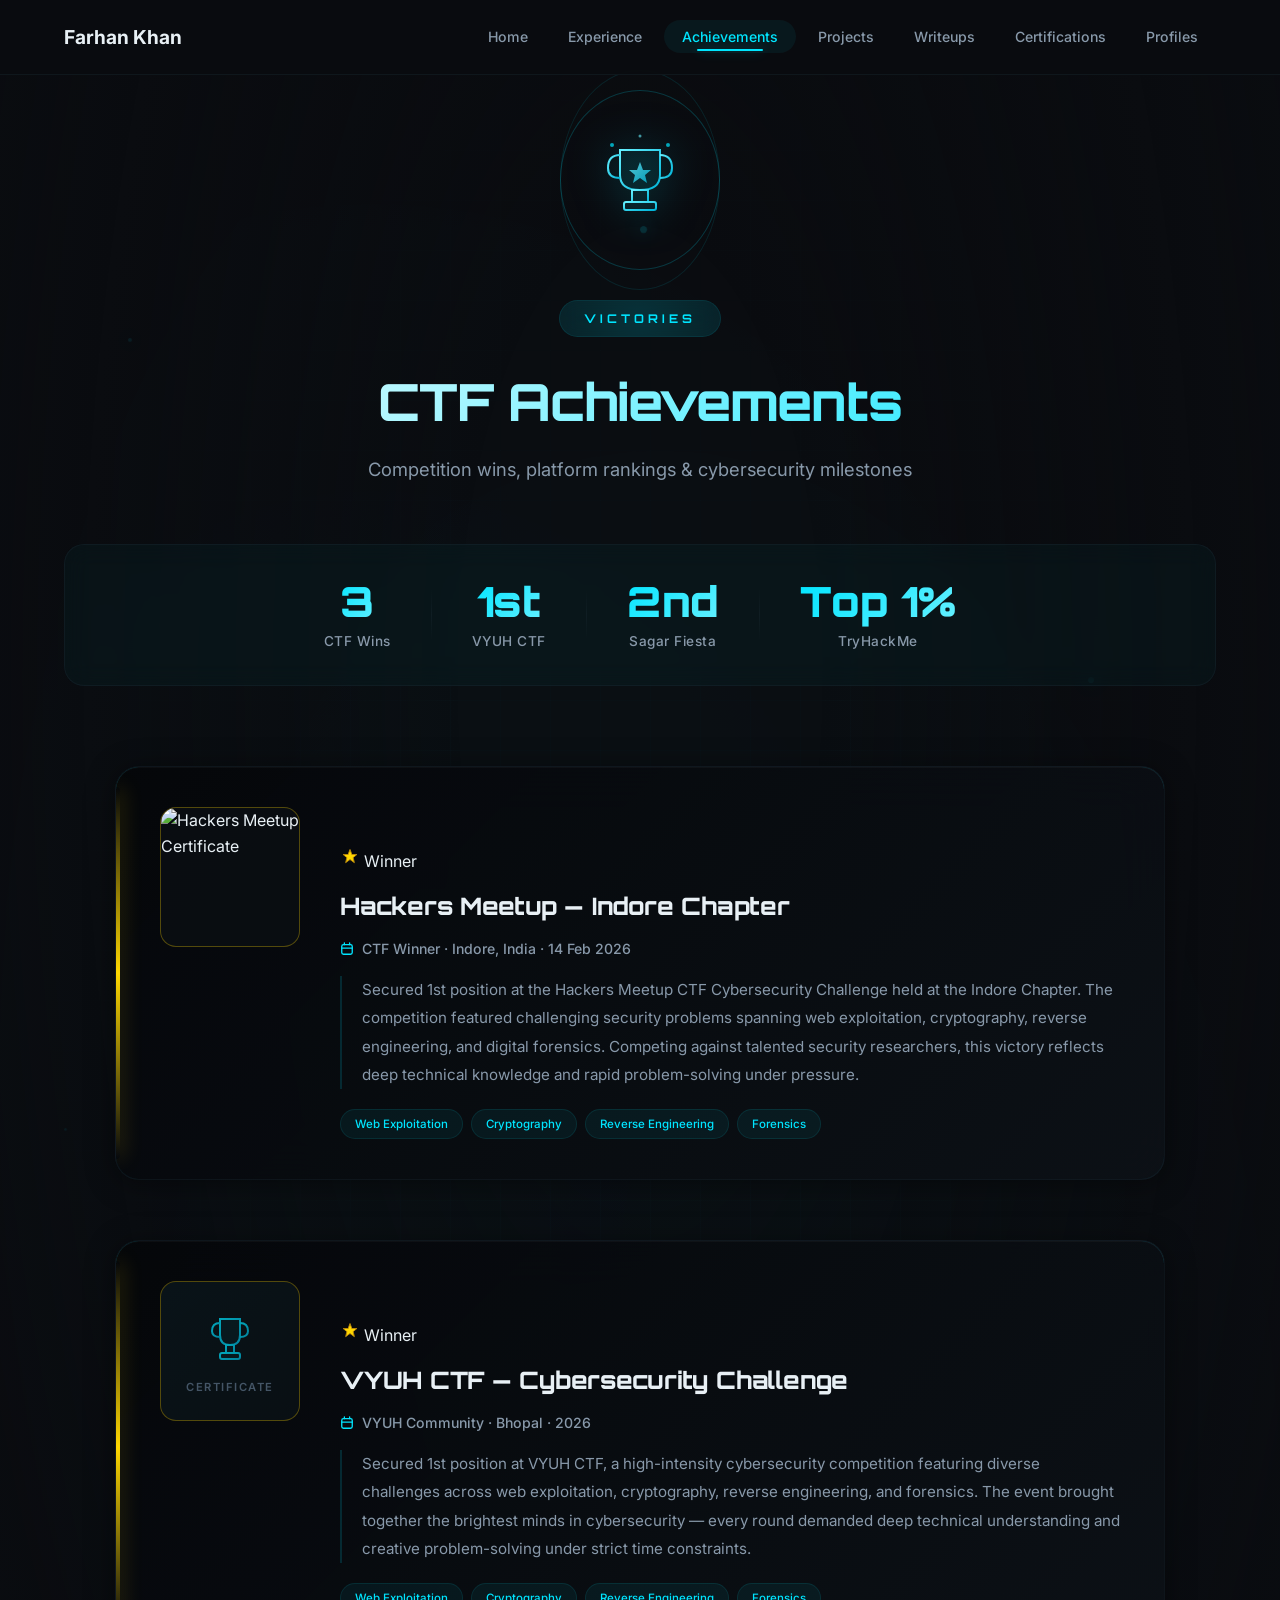
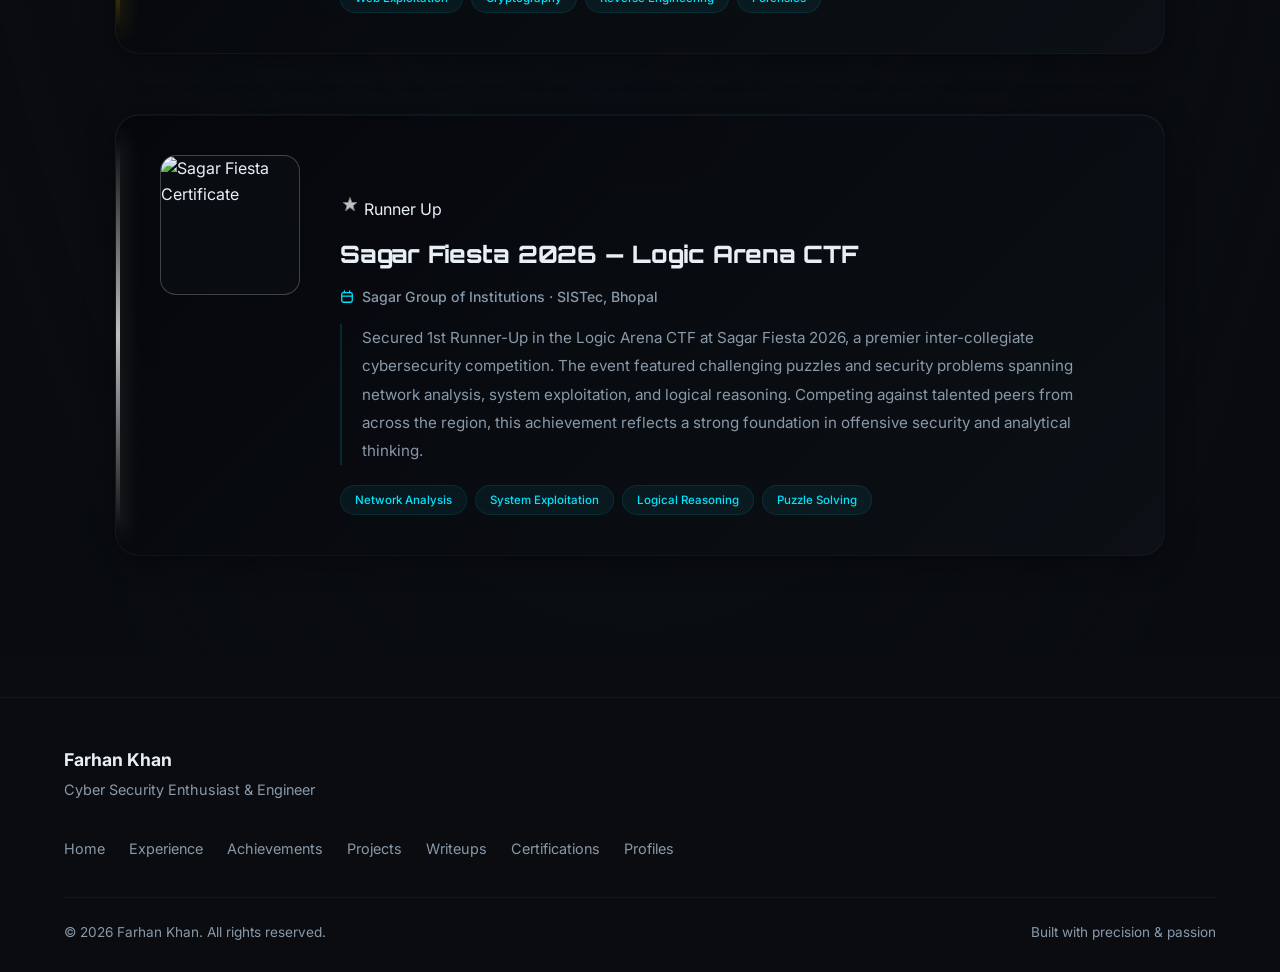
==== commit 2c97d2a4: "new 2" ====
--- a/pages/achievements/index.html
+++ b/pages/achievements/index.html
@@ -44,7 +44,6 @@
     <!-- ==================== MAIN CONTENT ==================== -->
     <main>
         <section class="section achievements-page-section" id="achievementsTop">
-            <!-- Wavy Background -->
             <div class="wavy-background">
                 <div class="wave wave-1"></div>
                 <div class="wave wave-2"></div>
@@ -53,7 +52,6 @@
                 <div class="wave wave-5"></div>
             </div>
             
-            <!-- Floating Particles -->
             <div class="particles-container">
                 <div class="particle p1"></div>
                 <div class="particle p2"></div>
@@ -63,11 +61,10 @@
                 <div class="particle p6"></div>
             </div>
 
-            <!-- Grid Background -->
             <div class="grid-overlay"></div>
 
             <div class="container">
-                <!-- ====== HERO SECTION ====== -->
+                <!-- ====== HERO ====== -->
                 <div class="achievements-hero">
                     <div class="hero-icon-wrap">
                         <svg width="100" height="100" viewBox="0 0 100 100" fill="none">
@@ -76,10 +73,6 @@
                                     <stop offset="0%" stop-color="#66f0ff"/>
                                     <stop offset="100%" stop-color="#00b4d8"/>
                                 </linearGradient>
-                                <linearGradient id="trophyShine" x1="0%" y1="0%" x2="0%" y2="100%">
-                                    <stop offset="0%" stop-color="#ffffff" stop-opacity="0.6"/>
-                                    <stop offset="100%" stop-color="#ffffff" stop-opacity="0"/>
-                                </linearGradient>
                             </defs>
                             
                             <path d="M30 20 L30 45 Q30 60 50 60 Q70 60 70 45 L70 20 Z" 
@@ -97,8 +90,6 @@
                             <circle cx="22" cy="15" r="2" fill="#00e5ff" opacity="0.7"/>
                             <circle cx="78" cy="15" r="2" fill="#00e5ff" opacity="0.7"/>
                             <circle cx="50" cy="6" r="1.5" fill="#66f0ff" opacity="0.6"/>
-                            <circle cx="15" cy="55" r="1.5" fill="#00e5ff" opacity="0.5"/>
-                            <circle cx="85" cy="55" r="1.5" fill="#00e5ff" opacity="0.5"/>
                         </svg>
                         <div class="hero-ring"></div>
                         <div class="hero-ring hero-ring-2"></div>
@@ -114,7 +105,7 @@
                 <!-- ====== STATS ====== -->
                 <div class="achievement-stats reveal-on-scroll">
                     <div class="stat-block">
-                        <span class="stat-number">4</span>
+                        <span class="stat-number">3</span>
                         <span class="stat-label">CTF Wins</span>
                     </div>
                     <div class="stat-divider"></div>
@@ -138,26 +129,15 @@
                 <div class="achievements-list">
 
                     <!-- ============================================ -->
-                    <!-- ACHIEVEMENT 1: VYUH CTF — WINNER ========= -->
+                    <!-- 01 — HACKERS MEETUP — WINNER ============== -->
                     <!-- ============================================ -->
                     <div class="achievement-card reveal-achievement" data-rank="gold">
-                        <div class="card-corners">
-                            <span></span><span></span><span></span><span></span>
-                        </div>
-
-                        <div class="rank-badge">
-                            <div class="rank-medal">
-                                <svg width="32" height="32" viewBox="0 0 32 32" fill="none">
-                                    <path d="M16 4L19 12L27 12L21 17L23 25L16 20L9 25L11 17L5 12L13 12L16 4Z" fill="#FFD700" stroke="#B8860B" stroke-width="1.5"/>
-                                </svg>
-                            </div>
-                            <span class="rank-text">Winner</span>
-                        </div>
+                        <div class="card-orb"></div>
 
                         <div class="achievement-image-wrap">
-                            <img src="meetup.png" alt="VYUH CTF Certificate" />
+                            <img src="meetup.png" alt="Hackers Meetup Certificate" />
                             <div class="image-overlay">
-                                <button class="image-view-btn" data-cert="meetup.png" data-title="VYUH CTF — Winner" data-event="Hackers Meetup Indore · 14 Feb 2026">
+                                <button class="image-view-btn" data-cert="meetup.png" data-title="Hackers Meetup Indore — Winner" data-event="Hackers Meetup Indore · 14 Feb 2026">
                                     <svg width="20" height="20" viewBox="0 0 20 20" fill="none">
                                         <circle cx="10" cy="10" r="7" stroke="currentColor" stroke-width="2"/>
                                         <path d="M15 15L19 19" stroke="currentColor" stroke-width="2" stroke-linecap="round"/>
@@ -168,20 +148,22 @@
                         </div>
 
                         <div class="achievement-content">
-                            <div class="ach-badge ach-badge-gold">
-                                <span class="ach-badge-dot"></span>
-                                Winner
-                            </div>
-                            <h3>VYUH CTF — Cybersecurity Challenge</h3>
+                            <div class="rank-badge-inline">
+                                <svg width="20" height="20" viewBox="0 0 32 32" fill="none">
+                                    <path d="M16 4L19 12L27 12L21 17L23 25L16 20L9 25L11 17L5 12L13 12L16 4Z" fill="#FFD700" stroke="#B8860B" stroke-width="1.5"/>
+                                </svg>
+                                <span>Winner</span>
+                            </div>
+                            <h3>Hackers Meetup — Indore Chapter</h3>
                             <p class="ach-event">
                                 <svg width="14" height="14" viewBox="0 0 16 16" fill="none">
                                     <rect x="2" y="3" width="12" height="11" rx="2" stroke="currentColor" stroke-width="1.5"/>
                                     <path d="M5 1V3M11 1V3M2 7H14" stroke="currentColor" stroke-width="1.5" stroke-linecap="round"/>
                                 </svg>
-                                Hackers Meetup Indore · 14 Feb 2026
+                                CTF Winner · Indore, India · 14 Feb 2026
                             </p>
                             <p class="ach-description">
-                                Secured 1st position at the VYUH CTF Cybersecurity Challenge hosted at Hackers Meetup Indore. The competition featured complex challenges spanning web exploitation, cryptography, reverse engineering, and digital forensics. Competing against talented security researchers, the victory reflects deep technical knowledge and rapid problem-solving under pressure.
+                                Secured 1st position at the Hackers Meetup CTF Cybersecurity Challenge held at the Indore Chapter. The competition featured challenging security problems spanning web exploitation, cryptography, reverse engineering, and digital forensics. Competing against talented security researchers, this victory reflects deep technical knowledge and rapid problem-solving under pressure.
                             </p>
                             <div class="ach-tags">
                                 <span>Web Exploitation</span>
@@ -195,21 +177,10 @@
                     </div>
 
                     <!-- ============================================ -->
-                    <!-- ACHIEVEMENT 2: OSCILLATION CTF — WINNER == -->
+                    <!-- 02 — VYUH CTF — WINNER =================== -->
                     <!-- ============================================ -->
                     <div class="achievement-card reveal-achievement" data-rank="gold">
-                        <div class="card-corners">
-                            <span></span><span></span><span></span><span></span>
-                        </div>
-
-                        <div class="rank-badge">
-                            <div class="rank-medal">
-                                <svg width="32" height="32" viewBox="0 0 32 32" fill="none">
-                                    <path d="M16 4L19 12L27 12L21 17L23 25L16 20L9 25L11 17L5 12L13 12L16 4Z" fill="#FFD700" stroke="#B8860B" stroke-width="1.5"/>
-                                </svg>
-                            </div>
-                            <span class="rank-text">Winner</span>
-                        </div>
+                        <div class="card-orb"></div>
 
                         <div class="achievement-image-wrap">
                             <div class="ach-no-image">
@@ -235,26 +206,28 @@
                         </div>
 
                         <div class="achievement-content">
-                            <div class="ach-badge ach-badge-gold">
-                                <span class="ach-badge-dot"></span>
-                                Winner
-                            </div>
-                            <h3>Oscillation CTF 2026</h3>
+                            <div class="rank-badge-inline">
+                                <svg width="20" height="20" viewBox="0 0 32 32" fill="none">
+                                    <path d="M16 4L19 12L27 12L21 17L23 25L16 20L9 25L11 17L5 12L13 12L16 4Z" fill="#FFD700" stroke="#B8860B" stroke-width="1.5"/>
+                                </svg>
+                                <span>Winner</span>
+                            </div>
+                            <h3>VYUH CTF — Cybersecurity Challenge</h3>
                             <p class="ach-event">
                                 <svg width="14" height="14" viewBox="0 0 16 16" fill="none">
                                     <rect x="2" y="3" width="12" height="11" rx="2" stroke="currentColor" stroke-width="1.5"/>
                                     <path d="M5 1V3M11 1V3M2 7H14" stroke="currentColor" stroke-width="1.5" stroke-linecap="round"/>
                                 </svg>
-                                International CTF Competition · 2026
+                                VYUH Community · Bhopal · 2026
                             </p>
                             <p class="ach-description">
-                                Two-time CTF winner, competing solo against full teams at Oscillation CTF 2026. The competition features advanced binary exploitation, kernel-level vulnerabilities, and complex cryptographic challenges. Competing solo required exceptional versatility, rapid adaptation, and deep technical knowledge across multiple security domains. This achievement stands as a testament to consistent dedication and skill development in cybersecurity.
+                                Secured 1st position at VYUH CTF, a high-intensity cybersecurity competition featuring diverse challenges across web exploitation, cryptography, reverse engineering, and forensics. The event brought together the brightest minds in cybersecurity — every round demanded deep technical understanding and creative problem-solving under strict time constraints.
                             </p>
                             <div class="ach-tags">
-                                <span>Binary Exploitation</span>
-                                <span>Kernel Vulnerabilities</span>
+                                <span>Web Exploitation</span>
                                 <span>Cryptography</span>
-                                <span>Solo Competition</span>
+                                <span>Reverse Engineering</span>
+                                <span>Forensics</span>
                             </div>
                         </div>
 
@@ -262,21 +235,10 @@
                     </div>
 
                     <!-- ============================================ -->
-                    <!-- ACHIEVEMENT 3: SAGAR FIESTA — RUNNER UP == -->
+                    <!-- 03 — SAGAR FIESTA — RUNNER UP ============ -->
                     <!-- ============================================ -->
                     <div class="achievement-card reveal-achievement" data-rank="silver">
-                        <div class="card-corners">
-                            <span></span><span></span><span></span><span></span>
-                        </div>
-
-                        <div class="rank-badge">
-                            <div class="rank-medal">
-                                <svg width="32" height="32" viewBox="0 0 32 32" fill="none">
-                                    <path d="M16 4L19 12L27 12L21 17L23 25L16 20L9 25L11 17L5 12L13 12L16 4Z" fill="#C0C0C0" stroke="#808080" stroke-width="1.5"/>
-                                </svg>
-                            </div>
-                            <span class="rank-text">Runner Up</span>
-                        </div>
+                        <div class="card-orb"></div>
 
                         <div class="achievement-image-wrap">
                             <img src="fiesta.png" alt="Sagar Fiesta Certificate" />
@@ -292,9 +254,11 @@
                         </div>
 
                         <div class="achievement-content">
-                            <div class="ach-badge ach-badge-silver">
-                                <span class="ach-badge-dot"></span>
-                                1st Runner-Up
+                            <div class="rank-badge-inline">
+                                <svg width="20" height="20" viewBox="0 0 32 32" fill="none">
+                                    <path d="M16 4L19 12L27 12L21 17L23 25L16 20L9 25L11 17L5 12L13 12L16 4Z" fill="#C0C0C0" stroke="#808080" stroke-width="1.5"/>
+                                </svg>
+                                <span>Runner Up</span>
                             </div>
                             <h3>Sagar Fiesta 2026 — Logic Arena CTF</h3>
                             <p class="ach-event">
@@ -312,70 +276,6 @@
                                 <span>System Exploitation</span>
                                 <span>Logical Reasoning</span>
                                 <span>Puzzle Solving</span>
-                            </div>
-                        </div>
-
-                        <div class="ach-glow"></div>
-                    </div>
-
-                    <!-- ============================================ -->
-                    <!-- ACHIEVEMENT 4: HACK THE HACKER ============ -->
-                    <!-- ============================================ -->
-                    <div class="achievement-card reveal-achievement" data-rank="bronze">
-                        <div class="card-corners">
-                            <span></span><span></span><span></span><span></span>
-                        </div>
-
-                        <div class="rank-badge">
-                            <div class="rank-medal">
-                                <svg width="32" height="32" viewBox="0 0 32 32" fill="none">
-                                    <path d="M16 4L19 12L27 12L21 17L23 25L16 20L9 25L11 17L5 12L13 12L16 4Z" fill="#CD7F32" stroke="#8B4513" stroke-width="1.5"/>
-                                </svg>
-                            </div>
-                            <span class="rank-text">Finalist</span>
-                        </div>
-
-                        <div class="achievement-image-wrap">
-                            <div class="ach-no-image">
-                                <svg width="64" height="64" viewBox="0 0 64 64" fill="none">
-                                    <defs>
-                                        <linearGradient id="shieldGrad" x1="0%" y1="0%" x2="100%" y2="100%">
-                                            <stop offset="0%" stop-color="#00e5ff"/>
-                                            <stop offset="100%" stop-color="#00b4d8"/>
-                                        </linearGradient>
-                                    </defs>
-                                    <path d="M32 6 L54 14 L54 32 Q54 48 32 58 Q10 48 10 32 L10 14 Z" 
-                                          stroke="url(#shieldGrad)" stroke-width="2" fill="rgba(0,229,255,0.05)"/>
-                                    <path d="M24 32 L30 38 L42 26" stroke="url(#shieldGrad)" stroke-width="3" stroke-linecap="round" stroke-linejoin="round"/>
-                                </svg>
-                                <span class="no-image-label">Certificate</span>
-                            </div>
-                            <div class="image-overlay">
-                                <span class="ach-no-cert">Certificate Pending</span>
-                            </div>
-                        </div>
-
-                        <div class="achievement-content">
-                            <div class="ach-badge ach-badge-bronze">
-                                <span class="ach-badge-dot"></span>
-                                Participant
-                            </div>
-                            <h3>Hack the Hacker — CTF Challenge</h3>
-                            <p class="ach-event">
-                                <svg width="14" height="14" viewBox="0 0 16 16" fill="none">
-                                    <rect x="2" y="3" width="12" height="11" rx="2" stroke="currentColor" stroke-width="1.5"/>
-                                    <path d="M5 1V3M11 1V3M2 7H14" stroke="currentColor" stroke-width="1.5" stroke-linecap="round"/>
-                                </svg>
-                                Cybrom Technology · 7 Jun 2025
-                            </p>
-                            <p class="ach-description">
-                                Participated in the Hack the Hacker CTF competition organized by Cybrom Technology, gaining hands-on exposure to cryptography, reverse engineering, digital forensics, and Linux networking challenges. The competition provided practical experience in solving real-world security problems under time constraints, strengthening problem-solving abilities and technical skills.
-                            </p>
-                            <div class="ach-tags">
-                                <span>Cryptography</span>
-                                <span>Reverse Engineering</span>
-                                <span>Digital Forensics</span>
-                                <span>Linux Networking</span>
                             </div>
                         </div>
 
--- a/pages/achievements/style.css
+++ b/pages/achievements/style.css
@@ -456,7 +456,7 @@
 }
 
 /* ========================================
-   ACHIEVEMENT CARD
+   ACHIEVEMENT CARD — ALWAYS-VISIBLE OUTLINES
    ======================================== */
 .achievement-card {
     position: relative;
@@ -476,40 +476,174 @@
         inset 0 1px 0 rgba(255, 255, 255, 0.03);
 }
 
+/* Animated gradient outline ring — always visible */
+.achievement-card::before {
+    content: '';
+    position: absolute;
+    inset: -1px;
+    border-radius: 24px;
+    padding: 1px;
+    background: linear-gradient(
+        135deg,
+        rgba(0, 229, 255, 0.35) 0%,
+        rgba(0, 229, 255, 0.08) 25%,
+        rgba(0, 229, 255, 0.08) 50%,
+        rgba(0, 229, 255, 0.35) 75%,
+        rgba(0, 229, 255, 0.08) 100%
+    );
+    -webkit-mask: 
+        linear-gradient(#fff 0 0) content-box,
+        linear-gradient(#fff 0 0);
+    -webkit-mask-composite: xor;
+    mask-composite: exclude;
+    pointer-events: none;
+    opacity: 0.9;
+    transition: opacity var(--duration-medium) ease;
+}
+
+/* Left border accent per rank — always visible */
+.achievement-card::after {
+    content: '';
+    position: absolute;
+    top: 20px;
+    left: 0;
+    width: 4px;
+    height: calc(100% - 40px);
+    border-radius: 0 4px 4px 0;
+    transition: all var(--duration-medium) ease;
+}
+
+.achievement-card[data-rank="gold"]::after {
+    background: linear-gradient(to bottom, transparent, var(--color-gold), transparent);
+    box-shadow: 0 0 20px rgba(255, 215, 0, 0.4);
+}
+
+.achievement-card[data-rank="silver"]::after {
+    background: linear-gradient(to bottom, transparent, var(--color-silver), transparent);
+    box-shadow: 0 0 20px rgba(192, 192, 192, 0.4);
+}
+
+.achievement-card[data-rank="bronze"]::after {
+    background: linear-gradient(to bottom, transparent, var(--color-bronze), transparent);
+    box-shadow: 0 0 20px rgba(205, 127, 50, 0.4);
+}
+
+/* Corner accents — always visible */
+.card-corners {
+    position: absolute;
+    inset: 0;
+    pointer-events: none;
+    border-radius: 24px;
+    overflow: hidden;
+}
+
+.card-corners span {
+    position: absolute;
+    width: 24px;
+    height: 24px;
+    border-color: var(--color-primary);
+    border-style: solid;
+    border-width: 0;
+    opacity: 0.6;
+    transition: all var(--duration-medium) ease;
+}
+
+.card-corners span:nth-child(1) {
+    top: 10px; left: 10px;
+    border-top-width: 2px;
+    border-left-width: 2px;
+    border-top-left-radius: 8px;
+}
+.card-corners span:nth-child(2) {
+    top: 10px; right: 10px;
+    border-top-width: 2px;
+    border-right-width: 2px;
+    border-top-right-radius: 8px;
+}
+.card-corners span:nth-child(3) {
+    bottom: 10px; left: 10px;
+    border-bottom-width: 2px;
+    border-left-width: 2px;
+    border-bottom-left-radius: 8px;
+}
+.card-corners span:nth-child(4) {
+    bottom: 10px; right: 10px;
+    border-bottom-width: 2px;
+    border-right-width: 2px;
+    border-bottom-right-radius: 8px;
+}
+
+/* Rank-specific corners */
+.achievement-card[data-rank="gold"] .card-corners span {
+    border-color: var(--color-gold);
+    box-shadow: 0 0 12px rgba(255, 215, 0, 0.5);
+}
+.achievement-card[data-rank="silver"] .card-corners span {
+    border-color: var(--color-silver);
+    box-shadow: 0 0 12px rgba(192, 192, 192, 0.5);
+}
+.achievement-card[data-rank="bronze"] .card-corners span {
+    border-color: var(--color-bronze);
+    box-shadow: 0 0 12px rgba(205, 127, 50, 0.5);
+}
+
+/* Hover state */
 .achievement-card:hover {
     transform: translateY(-8px);
-    border-color: var(--color-border-hover);
+    border-color: transparent;
     box-shadow:
         0 30px 80px rgba(0, 229, 255, 0.15),
-        0 0 0 1px rgba(0, 229, 255, 0.1);
-}
-
-/* Left border accent per rank */
-.achievement-card::before {
-    content: '';
-    position: absolute;
+        0 0 0 1px rgba(0, 229, 255, 0.15);
+}
+
+.achievement-card:hover::before {
+    opacity: 1;
+}
+
+.achievement-card[data-rank="gold"]:hover::before {
+    background: linear-gradient(
+        135deg,
+        rgba(255, 215, 0, 0.5) 0%,
+        rgba(255, 215, 0, 0.1) 25%,
+        rgba(255, 215, 0, 0.1) 50%,
+        rgba(255, 215, 0, 0.5) 75%,
+        rgba(255, 215, 0, 0.1) 100%
+    );
+}
+
+.achievement-card[data-rank="silver"]:hover::before {
+    background: linear-gradient(
+        135deg,
+        rgba(192, 192, 192, 0.5) 0%,
+        rgba(192, 192, 192, 0.1) 25%,
+        rgba(192, 192, 192, 0.1) 50%,
+        rgba(192, 192, 192, 0.5) 75%,
+        rgba(192, 192, 192, 0.1) 100%
+    );
+}
+
+.achievement-card[data-rank="bronze"]:hover::before {
+    background: linear-gradient(
+        135deg,
+        rgba(205, 127, 50, 0.5) 0%,
+        rgba(205, 127, 50, 0.1) 25%,
+        rgba(205, 127, 50, 0.1) 50%,
+        rgba(205, 127, 50, 0.5) 75%,
+        rgba(205, 127, 50, 0.1) 100%
+    );
+}
+
+.achievement-card:hover::after {
+    width: 5px;
     top: 0;
-    left: 0;
-    width: 4px;
     height: 100%;
-    border-radius: 4px 0 0 4px;
-    transition: all var(--duration-medium) ease;
-}
-
-.achievement-card[data-rank="gold"]::before {
-    background: linear-gradient(to bottom, transparent, var(--color-gold), transparent);
-}
-
-.achievement-card[data-rank="silver"]::before {
-    background: linear-gradient(to bottom, transparent, var(--color-silver), transparent);
-}
-
-.achievement-card[data-rank="bronze"]::before {
-    background: linear-gradient(to bottom, transparent, var(--color-bronze), transparent);
-}
-
-.achievement-card:hover::before {
-    width: 6px;
+    border-radius: 4px;
+}
+
+.achievement-card:hover .card-corners span {
+    width: 34px;
+    height: 34px;
+    opacity: 1;
 }
 
 /* ========================================
@@ -528,12 +662,46 @@
     transition: all var(--duration-slow) var(--ease-out-smooth);
     min-width: 120px;
     align-self: flex-start;
+    position: relative;
+    z-index: 2;
+}
+
+/* Rank badge colored borders always visible */
+.achievement-card[data-rank="gold"] .rank-badge {
+    border-color: rgba(255, 215, 0, 0.3);
+    background: rgba(255, 215, 0, 0.04);
+}
+
+.achievement-card[data-rank="silver"] .rank-badge {
+    border-color: rgba(192, 192, 192, 0.3);
+    background: rgba(192, 192, 192, 0.04);
+}
+
+.achievement-card[data-rank="bronze"] .rank-badge {
+    border-color: rgba(205, 127, 50, 0.3);
+    background: rgba(205, 127, 50, 0.04);
 }
 
 .achievement-card:hover .rank-badge {
-    background: rgba(0, 229, 255, 0.08);
-    border-color: rgba(0, 229, 255, 0.3);
     transform: translateY(-4px) scale(1.05);
+}
+
+.achievement-card[data-rank="gold"]:hover .rank-badge {
+    background: rgba(255, 215, 0, 0.1);
+    border-color: rgba(255, 215, 0, 0.6);
+    box-shadow: 0 8px 32px rgba(255, 215, 0, 0.2);
+}
+
+.achievement-card[data-rank="silver"]:hover .rank-badge {
+    background: rgba(192, 192, 192, 0.1);
+    border-color: rgba(192, 192, 192, 0.6);
+    box-shadow: 0 8px 32px rgba(192, 192, 192, 0.2);
+}
+
+.achievement-card[data-rank="bronze"]:hover .rank-badge {
+    background: rgba(205, 127, 50, 0.1);
+    border-color: rgba(205, 127, 50, 0.6);
+    box-shadow: 0 8px 32px rgba(205, 127, 50, 0.2);
 }
 
 .rank-medal {
@@ -555,23 +723,27 @@
 
 .rank-text {
     font-family: var(--font-display);
-    font-size: 0.9rem;
+    font-size: 0.85rem;
     font-weight: 800;
     letter-spacing: 1.5px;
     text-transform: uppercase;
     color: var(--color-text);
+    text-align: center;
 }
 
 .achievement-card[data-rank="gold"] .rank-text {
     color: var(--color-gold);
+    text-shadow: 0 0 16px rgba(255, 215, 0, 0.4);
 }
 
 .achievement-card[data-rank="silver"] .rank-text {
     color: var(--color-silver);
+    text-shadow: 0 0 16px rgba(192, 192, 192, 0.4);
 }
 
 .achievement-card[data-rank="bronze"] .rank-text {
     color: var(--color-bronze);
+    text-shadow: 0 0 16px rgba(205, 127, 50, 0.4);
 }
 
 /* ========================================
@@ -587,15 +759,30 @@
 }
 
 .ach-badge {
-    display: inline-block;
+    display: inline-flex;
+    align-items: center;
+    gap: 8px;
     width: fit-content;
     font-size: 0.72rem;
     font-weight: 700;
     letter-spacing: 1.5px;
     text-transform: uppercase;
-    padding: 6px 16px;
+    padding: 7px 18px;
     border-radius: 50px;
     transition: all var(--duration-medium) ease;
+    position: relative;
+}
+
+.ach-badge-dot {
+    width: 6px;
+    height: 6px;
+    border-radius: 50%;
+    animation: badgeDotPulse 2s ease-in-out infinite;
+}
+
+@keyframes badgeDotPulse {
+    0%, 100% { opacity: 1; transform: scale(1); }
+    50% { opacity: 0.5; transform: scale(0.85); }
 }
 
 .ach-badge-gold {
@@ -604,16 +791,31 @@
     border: 1px solid rgba(255, 215, 0, 0.3);
 }
 
+.ach-badge-gold .ach-badge-dot {
+    background: var(--color-gold);
+    box-shadow: 0 0 10px var(--color-gold);
+}
+
 .ach-badge-silver {
     color: var(--color-silver);
     background: rgba(192, 192, 192, 0.1);
     border: 1px solid rgba(192, 192, 192, 0.3);
 }
 
+.ach-badge-silver .ach-badge-dot {
+    background: var(--color-silver);
+    box-shadow: 0 0 10px var(--color-silver);
+}
+
 .ach-badge-bronze {
     color: var(--color-bronze);
     background: rgba(205, 127, 50, 0.1);
     border: 1px solid rgba(205, 127, 50, 0.3);
+}
+
+.ach-badge-bronze .ach-badge-dot {
+    background: var(--color-bronze);
+    box-shadow: 0 0 10px var(--color-bronze);
 }
 
 .achievement-card:hover .ach-badge {
@@ -633,6 +835,21 @@
 .achievement-card:hover .achievement-content h3 {
     color: var(--color-primary);
     text-shadow: 0 0 30px rgba(0, 229, 255, 0.4);
+}
+
+.achievement-card[data-rank="gold"]:hover .achievement-content h3 {
+    color: var(--color-gold);
+    text-shadow: 0 0 30px rgba(255, 215, 0, 0.4);
+}
+
+.achievement-card[data-rank="silver"]:hover .achievement-content h3 {
+    color: var(--color-silver);
+    text-shadow: 0 0 30px rgba(192, 192, 192, 0.4);
+}
+
+.achievement-card[data-rank="bronze"]:hover .achievement-content h3 {
+    color: var(--color-bronze);
+    text-shadow: 0 0 30px rgba(205, 127, 50, 0.4);
 }
 
 .ach-event {
@@ -705,12 +922,34 @@
     cursor: pointer;
     transition: all var(--duration-slow) var(--ease-out-smooth);
     align-self: flex-start;
+    z-index: 2;
+}
+
+.achievement-card[data-rank="gold"] .achievement-image-wrap {
+    border-color: rgba(255, 215, 0, 0.3);
+}
+.achievement-card[data-rank="silver"] .achievement-image-wrap {
+    border-color: rgba(192, 192, 192, 0.3);
+}
+.achievement-card[data-rank="bronze"] .achievement-image-wrap {
+    border-color: rgba(205, 127, 50, 0.3);
 }
 
 .achievement-card:hover .achievement-image-wrap {
     transform: scale(1.05);
-    border-color: rgba(0, 229, 255, 0.3);
-    box-shadow: 0 12px 40px rgba(0, 229, 255, 0.15);
+}
+
+.achievement-card[data-rank="gold"]:hover .achievement-image-wrap {
+    border-color: rgba(255, 215, 0, 0.6);
+    box-shadow: 0 12px 40px rgba(255, 215, 0, 0.2);
+}
+.achievement-card[data-rank="silver"]:hover .achievement-image-wrap {
+    border-color: rgba(192, 192, 192, 0.6);
+    box-shadow: 0 12px 40px rgba(192, 192, 192, 0.2);
+}
+.achievement-card[data-rank="bronze"]:hover .achievement-image-wrap {
+    border-color: rgba(205, 127, 50, 0.6);
+    box-shadow: 0 12px 40px rgba(205, 127, 50, 0.2);
 }
 
 .achievement-image-wrap img {
@@ -1312,7 +1551,7 @@
     .ach-event { font-size: 0.8rem; }
     .ach-description { font-size: 0.85rem; padding-left: 16px; }
     
-    .rank-text { font-size: 0.75rem; }
+    .rank-text { font-size: 0.72rem; }
     .ach-badge { font-size: 0.65rem; padding: 5px 12px; }
     
     .ach-tags span { font-size: 0.65rem; padding: 4px 10px; }
@@ -1323,6 +1562,9 @@
     .hero-ring-2 { width: 145px; height: 145px; }
     
     .stat-number { font-size: 1.75rem; }
+    
+    .card-corners span { width: 18px; height: 18px; }
+    .achievement-card:hover .card-corners span { width: 26px; height: 26px; }
 }
 
 /* ========================================
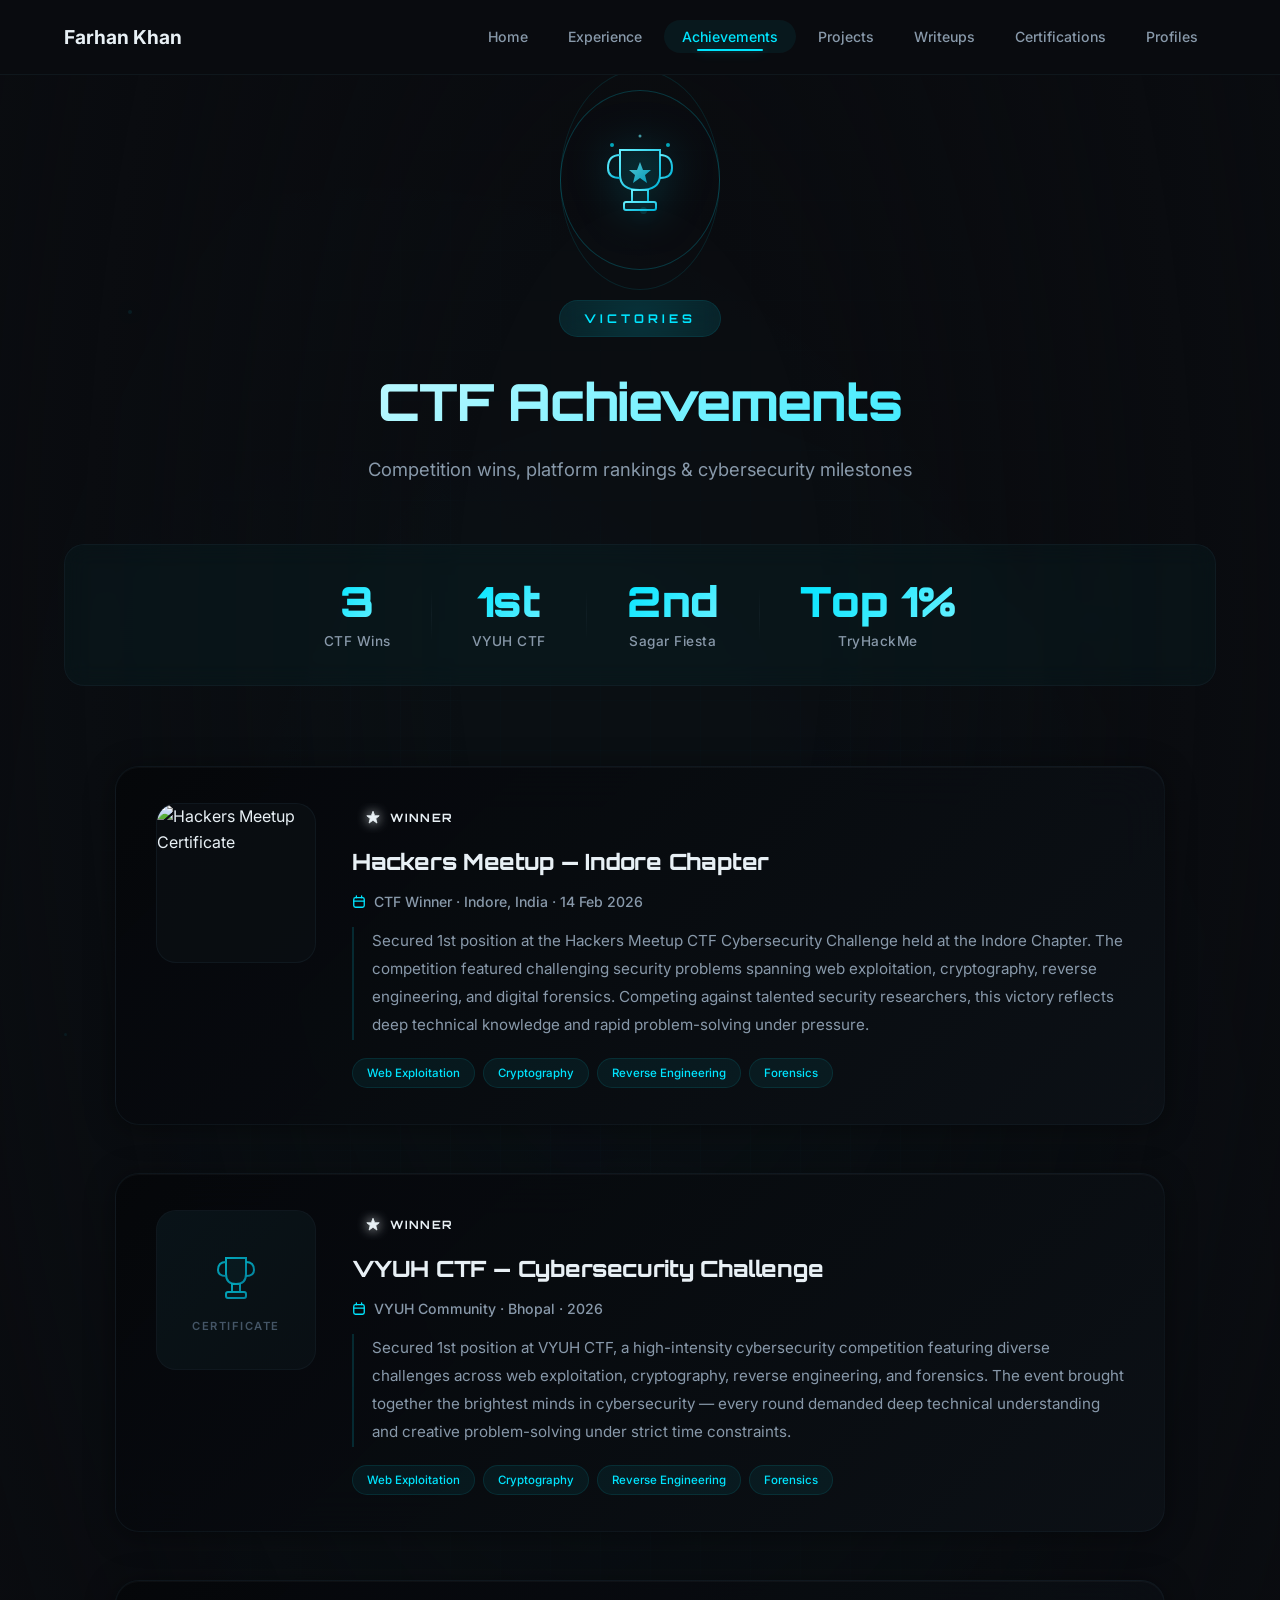
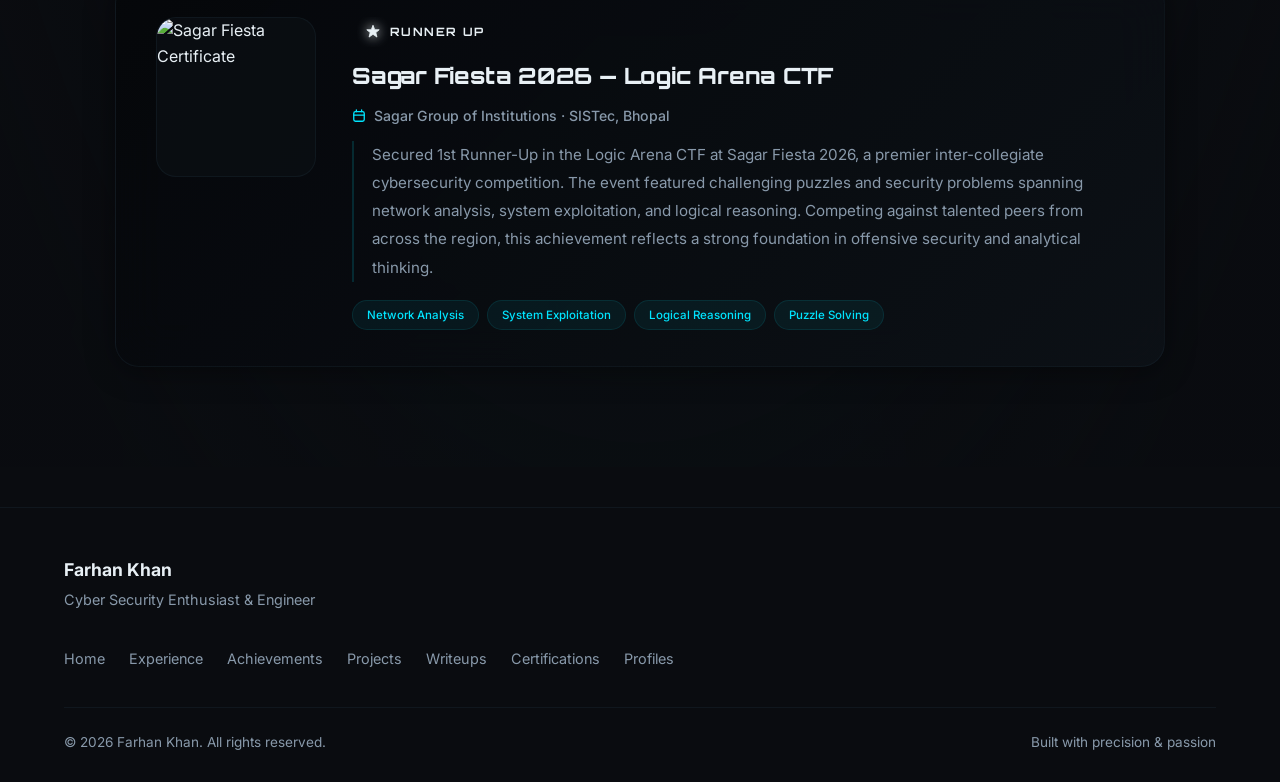
==== commit 3046a9e9: "lol" ====
--- a/pages/achievements/index.html
+++ b/pages/achievements/index.html
@@ -131,30 +131,21 @@
                     <!-- ============================================ -->
                     <!-- 01 — HACKERS MEETUP — WINNER ============== -->
                     <!-- ============================================ -->
-                    <div class="achievement-card reveal-achievement" data-rank="gold">
+                    <div class="achievement-card reveal-achievement">
                         <div class="card-orb"></div>
 
                         <div class="achievement-image-wrap">
                             <img src="meetup.png" alt="Hackers Meetup Certificate" />
-                            <div class="image-overlay">
-                                <button class="image-view-btn" data-cert="meetup.png" data-title="Hackers Meetup Indore — Winner" data-event="Hackers Meetup Indore · 14 Feb 2026">
-                                    <svg width="20" height="20" viewBox="0 0 20 20" fill="none">
-                                        <circle cx="10" cy="10" r="7" stroke="currentColor" stroke-width="2"/>
-                                        <path d="M15 15L19 19" stroke="currentColor" stroke-width="2" stroke-linecap="round"/>
-                                    </svg>
-                                    View Certificate
-                                </button>
-                            </div>
                         </div>
 
                         <div class="achievement-content">
                             <div class="rank-badge-inline">
-                                <svg width="20" height="20" viewBox="0 0 32 32" fill="none">
-                                    <path d="M16 4L19 12L27 12L21 17L23 25L16 20L9 25L11 17L5 12L13 12L16 4Z" fill="#FFD700" stroke="#B8860B" stroke-width="1.5"/>
+                                <svg width="18" height="18" viewBox="0 0 32 32" fill="none">
+                                    <path d="M16 4L19 12L27 12L21 17L23 25L16 20L9 25L11 17L5 12L13 12L16 4Z" fill="currentColor" stroke="currentColor" stroke-width="1.5"/>
                                 </svg>
                                 <span>Winner</span>
                             </div>
-                            <h3>Hackers Meetup — Indore Chapter</h3>
+                            <h3 class="ach-title">Hackers Meetup — Indore Chapter</h3>
                             <p class="ach-event">
                                 <svg width="14" height="14" viewBox="0 0 16 16" fill="none">
                                     <rect x="2" y="3" width="12" height="11" rx="2" stroke="currentColor" stroke-width="1.5"/>
@@ -179,7 +170,7 @@
                     <!-- ============================================ -->
                     <!-- 02 — VYUH CTF — WINNER =================== -->
                     <!-- ============================================ -->
-                    <div class="achievement-card reveal-achievement" data-rank="gold">
+                    <div class="achievement-card reveal-achievement">
                         <div class="card-orb"></div>
 
                         <div class="achievement-image-wrap">
@@ -200,19 +191,16 @@
                                 </svg>
                                 <span class="no-image-label">Certificate</span>
                             </div>
-                            <div class="image-overlay">
-                                <span class="ach-no-cert">Certificate Pending</span>
-                            </div>
                         </div>
 
                         <div class="achievement-content">
                             <div class="rank-badge-inline">
-                                <svg width="20" height="20" viewBox="0 0 32 32" fill="none">
-                                    <path d="M16 4L19 12L27 12L21 17L23 25L16 20L9 25L11 17L5 12L13 12L16 4Z" fill="#FFD700" stroke="#B8860B" stroke-width="1.5"/>
+                                <svg width="18" height="18" viewBox="0 0 32 32" fill="none">
+                                    <path d="M16 4L19 12L27 12L21 17L23 25L16 20L9 25L11 17L5 12L13 12L16 4Z" fill="currentColor" stroke="currentColor" stroke-width="1.5"/>
                                 </svg>
                                 <span>Winner</span>
                             </div>
-                            <h3>VYUH CTF — Cybersecurity Challenge</h3>
+                            <h3 class="ach-title">VYUH CTF — Cybersecurity Challenge</h3>
                             <p class="ach-event">
                                 <svg width="14" height="14" viewBox="0 0 16 16" fill="none">
                                     <rect x="2" y="3" width="12" height="11" rx="2" stroke="currentColor" stroke-width="1.5"/>
@@ -237,30 +225,21 @@
                     <!-- ============================================ -->
                     <!-- 03 — SAGAR FIESTA — RUNNER UP ============ -->
                     <!-- ============================================ -->
-                    <div class="achievement-card reveal-achievement" data-rank="silver">
+                    <div class="achievement-card reveal-achievement">
                         <div class="card-orb"></div>
 
                         <div class="achievement-image-wrap">
                             <img src="fiesta.png" alt="Sagar Fiesta Certificate" />
-                            <div class="image-overlay">
-                                <button class="image-view-btn" data-cert="fiesta.png" data-title="Sagar Fiesta 2026 — 1st Runner-Up" data-event="SISTec Bhopal">
-                                    <svg width="20" height="20" viewBox="0 0 20 20" fill="none">
-                                        <circle cx="10" cy="10" r="7" stroke="currentColor" stroke-width="2"/>
-                                        <path d="M15 15L19 19" stroke="currentColor" stroke-width="2" stroke-linecap="round"/>
-                                    </svg>
-                                    View Certificate
-                                </button>
-                            </div>
                         </div>
 
                         <div class="achievement-content">
                             <div class="rank-badge-inline">
-                                <svg width="20" height="20" viewBox="0 0 32 32" fill="none">
-                                    <path d="M16 4L19 12L27 12L21 17L23 25L16 20L9 25L11 17L5 12L13 12L16 4Z" fill="#C0C0C0" stroke="#808080" stroke-width="1.5"/>
+                                <svg width="18" height="18" viewBox="0 0 32 32" fill="none">
+                                    <path d="M16 4L19 12L27 12L21 17L23 25L16 20L9 25L11 17L5 12L13 12L16 4Z" fill="currentColor" stroke="currentColor" stroke-width="1.5"/>
                                 </svg>
                                 <span>Runner Up</span>
                             </div>
-                            <h3>Sagar Fiesta 2026 — Logic Arena CTF</h3>
+                            <h3 class="ach-title">Sagar Fiesta 2026 — Logic Arena CTF</h3>
                             <p class="ach-event">
                                 <svg width="14" height="14" viewBox="0 0 16 16" fill="none">
                                     <rect x="2" y="3" width="12" height="11" rx="2" stroke="currentColor" stroke-width="1.5"/>
@@ -293,26 +272,6 @@
             <path d="M12 4L12 20M12 4L6 10M12 4L18 10" stroke="currentColor" stroke-width="2" stroke-linecap="round" stroke-linejoin="round"/>
         </svg>
     </button>
-
-    <!-- ==================== MODAL ==================== -->
-    <div class="ach-modal" id="achModal">
-        <div class="ach-modal-overlay"></div>
-        <div class="ach-modal-content">
-            <button class="ach-modal-close" id="achModalClose">
-                <svg width="32" height="32" viewBox="0 0 32 32" fill="none">
-                    <circle cx="16" cy="16" r="14" stroke="currentColor" stroke-width="2"/>
-                    <path d="M12 12L20 20M12 20L20 12" stroke="currentColor" stroke-width="2" stroke-linecap="round"/>
-                </svg>
-            </button>
-            <div class="ach-modal-image-wrap">
-                <img src="" alt="Certificate" class="ach-modal-img" id="achModalImage" />
-            </div>
-            <div class="ach-modal-info">
-                <h3 id="achModalTitle"></h3>
-                <p id="achModalEvent"></p>
-            </div>
-        </div>
-    </div>
 
     <!-- ==================== FOOTER ==================== -->
     <footer class="footer">
--- a/pages/achievements/style.css
+++ b/pages/achievements/style.css
@@ -10,8 +10,6 @@
     --color-gold-dark: #B8860B;
     --color-silver: #C0C0C0;
     --color-silver-dark: #808080;
-    --color-bronze: #CD7F32;
-    --color-bronze-dark: #8B4513;
     
     --color-bg: #0a0c10;
     --color-bg-card: rgba(5, 7, 10, 0.85);
@@ -434,8 +432,8 @@
 
 .reveal-achievement {
     opacity: 0;
-    transform: translateY(80px) scale(0.95);
-    transition: opacity 1.6s var(--ease-out-smooth), transform 1.6s var(--ease-out-smooth);
+    transform: translateY(60px) scale(0.97);
+    transition: opacity 1.4s var(--ease-out-smooth), transform 1.4s var(--ease-out-smooth);
 }
 
 .reveal-achievement.revealed {
@@ -449,21 +447,21 @@
 .achievements-list {
     display: flex;
     flex-direction: column;
-    gap: 60px;
+    gap: 48px;
     max-width: 1050px;
     margin: 0 auto;
     width: 100%;
 }
 
 /* ========================================
-   ACHIEVEMENT CARD — ALWAYS-VISIBLE OUTLINES
+   ACHIEVEMENT CARD
    ======================================== */
 .achievement-card {
     position: relative;
     display: grid;
-    grid-template-columns: auto 1fr;
-    gap: 40px;
-    padding: 40px 44px;
+    grid-template-columns: 160px 1fr;
+    gap: 36px;
+    padding: 36px 40px;
     background: linear-gradient(135deg, rgba(5, 7, 10, 0.95), rgba(13, 17, 23, 0.9));
     backdrop-filter: blur(24px);
     border: 1px solid var(--color-border);
@@ -476,480 +474,114 @@
         inset 0 1px 0 rgba(255, 255, 255, 0.03);
 }
 
-/* Animated gradient outline ring — always visible */
+/* Left edge accent — always visible, thin */
 .achievement-card::before {
     content: '';
     position: absolute;
-    inset: -1px;
-    border-radius: 24px;
-    padding: 1px;
-    background: linear-gradient(
-        135deg,
-        rgba(0, 229, 255, 0.35) 0%,
-        rgba(0, 229, 255, 0.08) 25%,
-        rgba(0, 229, 255, 0.08) 50%,
-        rgba(0, 229, 255, 0.35) 75%,
-        rgba(0, 229, 255, 0.08) 100%
-    );
-    -webkit-mask: 
-        linear-gradient(#fff 0 0) content-box,
-        linear-gradient(#fff 0 0);
-    -webkit-mask-composite: xor;
-    mask-composite: exclude;
+    top: 0;
+    left: 0;
+    width: 3px;
+    height: 100%;
+    transition: width var(--duration-medium) ease, box-shadow var(--duration-medium) ease;
+    border-radius: 3px 0 0 3px;
+}
+
+.achievement-card[data-rank="gold"]::before {
+    background: linear-gradient(to bottom, transparent, var(--color-gold) 30%, var(--color-gold) 70%, transparent);
+    box-shadow: 0 0 20px rgba(255, 215, 0, 0.3);
+}
+
+.achievement-card[data-rank="silver"]::before {
+    background: linear-gradient(to bottom, transparent, var(--color-silver) 30%, var(--color-silver) 70%, transparent);
+    box-shadow: 0 0 20px rgba(192, 192, 192, 0.3);
+}
+
+/* Orb shape — subtle ambient glow at top right */
+.card-orb {
+    position: absolute;
+    top: -80px;
+    right: -80px;
+    width: 240px;
+    height: 240px;
+    border-radius: 50%;
     pointer-events: none;
-    opacity: 0.9;
-    transition: opacity var(--duration-medium) ease;
-}
-
-/* Left border accent per rank — always visible */
-.achievement-card::after {
-    content: '';
-    position: absolute;
-    top: 20px;
-    left: 0;
-    width: 4px;
-    height: calc(100% - 40px);
-    border-radius: 0 4px 4px 0;
-    transition: all var(--duration-medium) ease;
-}
-
-.achievement-card[data-rank="gold"]::after {
-    background: linear-gradient(to bottom, transparent, var(--color-gold), transparent);
-    box-shadow: 0 0 20px rgba(255, 215, 0, 0.4);
-}
-
-.achievement-card[data-rank="silver"]::after {
-    background: linear-gradient(to bottom, transparent, var(--color-silver), transparent);
-    box-shadow: 0 0 20px rgba(192, 192, 192, 0.4);
-}
-
-.achievement-card[data-rank="bronze"]::after {
-    background: linear-gradient(to bottom, transparent, var(--color-bronze), transparent);
-    box-shadow: 0 0 20px rgba(205, 127, 50, 0.4);
-}
-
-/* Corner accents — always visible */
-.card-corners {
-    position: absolute;
-    inset: 0;
-    pointer-events: none;
-    border-radius: 24px;
-    overflow: hidden;
-}
-
-.card-corners span {
-    position: absolute;
-    width: 24px;
-    height: 24px;
-    border-color: var(--color-primary);
-    border-style: solid;
-    border-width: 0;
-    opacity: 0.6;
-    transition: all var(--duration-medium) ease;
-}
-
-.card-corners span:nth-child(1) {
-    top: 10px; left: 10px;
-    border-top-width: 2px;
-    border-left-width: 2px;
-    border-top-left-radius: 8px;
-}
-.card-corners span:nth-child(2) {
-    top: 10px; right: 10px;
-    border-top-width: 2px;
-    border-right-width: 2px;
-    border-top-right-radius: 8px;
-}
-.card-corners span:nth-child(3) {
-    bottom: 10px; left: 10px;
-    border-bottom-width: 2px;
-    border-left-width: 2px;
-    border-bottom-left-radius: 8px;
-}
-.card-corners span:nth-child(4) {
-    bottom: 10px; right: 10px;
-    border-bottom-width: 2px;
-    border-right-width: 2px;
-    border-bottom-right-radius: 8px;
-}
-
-/* Rank-specific corners */
-.achievement-card[data-rank="gold"] .card-corners span {
-    border-color: var(--color-gold);
-    box-shadow: 0 0 12px rgba(255, 215, 0, 0.5);
-}
-.achievement-card[data-rank="silver"] .card-corners span {
-    border-color: var(--color-silver);
-    box-shadow: 0 0 12px rgba(192, 192, 192, 0.5);
-}
-.achievement-card[data-rank="bronze"] .card-corners span {
-    border-color: var(--color-bronze);
-    box-shadow: 0 0 12px rgba(205, 127, 50, 0.5);
+    opacity: 0.35;
+    transition: all var(--duration-slow) var(--ease-out-smooth);
+}
+
+.achievement-card[data-rank="gold"] .card-orb {
+    background: radial-gradient(circle, rgba(255, 215, 0, 0.15), transparent 70%);
+}
+
+.achievement-card[data-rank="silver"] .card-orb {
+    background: radial-gradient(circle, rgba(192, 192, 192, 0.12), transparent 70%);
 }
 
 /* Hover state */
 .achievement-card:hover {
-    transform: translateY(-8px);
-    border-color: transparent;
+    transform: translateY(-6px);
+    border-color: var(--color-border-hover);
     box-shadow:
         0 30px 80px rgba(0, 229, 255, 0.15),
-        0 0 0 1px rgba(0, 229, 255, 0.15);
+        0 0 0 1px rgba(0, 229, 255, 0.1);
 }
 
 .achievement-card:hover::before {
-    opacity: 1;
+    width: 4px;
+    box-shadow: 0 0 30px rgba(0, 229, 255, 0.6);
 }
 
 .achievement-card[data-rank="gold"]:hover::before {
-    background: linear-gradient(
-        135deg,
-        rgba(255, 215, 0, 0.5) 0%,
-        rgba(255, 215, 0, 0.1) 25%,
-        rgba(255, 215, 0, 0.1) 50%,
-        rgba(255, 215, 0, 0.5) 75%,
-        rgba(255, 215, 0, 0.1) 100%
-    );
+    box-shadow: 0 0 30px rgba(255, 215, 0, 0.6);
 }
 
 .achievement-card[data-rank="silver"]:hover::before {
-    background: linear-gradient(
-        135deg,
-        rgba(192, 192, 192, 0.5) 0%,
-        rgba(192, 192, 192, 0.1) 25%,
-        rgba(192, 192, 192, 0.1) 50%,
-        rgba(192, 192, 192, 0.5) 75%,
-        rgba(192, 192, 192, 0.1) 100%
-    );
-}
-
-.achievement-card[data-rank="bronze"]:hover::before {
-    background: linear-gradient(
-        135deg,
-        rgba(205, 127, 50, 0.5) 0%,
-        rgba(205, 127, 50, 0.1) 25%,
-        rgba(205, 127, 50, 0.1) 50%,
-        rgba(205, 127, 50, 0.5) 75%,
-        rgba(205, 127, 50, 0.1) 100%
-    );
-}
-
-.achievement-card:hover::after {
-    width: 5px;
-    top: 0;
-    height: 100%;
-    border-radius: 4px;
-}
-
-.achievement-card:hover .card-corners span {
-    width: 34px;
-    height: 34px;
-    opacity: 1;
-}
-
-/* ========================================
-   RANK BADGE
-   ======================================== */
-.rank-badge {
-    display: flex;
-    flex-direction: column;
-    align-items: center;
-    justify-content: center;
-    gap: 12px;
-    padding: 20px 24px;
-    background: rgba(0, 229, 255, 0.03);
-    border: 1px solid var(--color-border);
-    border-radius: 16px;
-    transition: all var(--duration-slow) var(--ease-out-smooth);
-    min-width: 120px;
-    align-self: flex-start;
+    box-shadow: 0 0 30px rgba(192, 192, 192, 0.6);
+}
+
+.achievement-card:hover .card-orb {
+    opacity: 0.6;
+    transform: scale(1.15);
+}
+
+/* ========================================
+   ACHIEVEMENT IMAGE
+   ======================================== */
+.achievement-image-wrap {
     position: relative;
-    z-index: 2;
-}
-
-/* Rank badge colored borders always visible */
-.achievement-card[data-rank="gold"] .rank-badge {
-    border-color: rgba(255, 215, 0, 0.3);
-    background: rgba(255, 215, 0, 0.04);
-}
-
-.achievement-card[data-rank="silver"] .rank-badge {
-    border-color: rgba(192, 192, 192, 0.3);
-    background: rgba(192, 192, 192, 0.04);
-}
-
-.achievement-card[data-rank="bronze"] .rank-badge {
-    border-color: rgba(205, 127, 50, 0.3);
-    background: rgba(205, 127, 50, 0.04);
-}
-
-.achievement-card:hover .rank-badge {
-    transform: translateY(-4px) scale(1.05);
-}
-
-.achievement-card[data-rank="gold"]:hover .rank-badge {
-    background: rgba(255, 215, 0, 0.1);
-    border-color: rgba(255, 215, 0, 0.6);
-    box-shadow: 0 8px 32px rgba(255, 215, 0, 0.2);
-}
-
-.achievement-card[data-rank="silver"]:hover .rank-badge {
-    background: rgba(192, 192, 192, 0.1);
-    border-color: rgba(192, 192, 192, 0.6);
-    box-shadow: 0 8px 32px rgba(192, 192, 192, 0.2);
-}
-
-.achievement-card[data-rank="bronze"]:hover .rank-badge {
-    background: rgba(205, 127, 50, 0.1);
-    border-color: rgba(205, 127, 50, 0.6);
-    box-shadow: 0 8px 32px rgba(205, 127, 50, 0.2);
-}
-
-.rank-medal {
-    width: 56px;
-    height: 56px;
-    display: flex;
-    align-items: center;
-    justify-content: center;
-    transition: all var(--duration-medium) ease;
-}
-
-.achievement-card:hover .rank-medal {
-    transform: rotate(-10deg) scale(1.15);
-}
-
-.rank-medal svg {
-    filter: drop-shadow(0 4px 12px rgba(0, 0, 0, 0.3));
-}
-
-.rank-text {
-    font-family: var(--font-display);
-    font-size: 0.85rem;
-    font-weight: 800;
-    letter-spacing: 1.5px;
-    text-transform: uppercase;
-    color: var(--color-text);
-    text-align: center;
-}
-
-.achievement-card[data-rank="gold"] .rank-text {
-    color: var(--color-gold);
-    text-shadow: 0 0 16px rgba(255, 215, 0, 0.4);
-}
-
-.achievement-card[data-rank="silver"] .rank-text {
-    color: var(--color-silver);
-    text-shadow: 0 0 16px rgba(192, 192, 192, 0.4);
-}
-
-.achievement-card[data-rank="bronze"] .rank-text {
-    color: var(--color-bronze);
-    text-shadow: 0 0 16px rgba(205, 127, 50, 0.4);
-}
-
-/* ========================================
-   ACHIEVEMENT CONTENT
-   ======================================== */
-.achievement-content {
-    display: flex;
-    flex-direction: column;
-    gap: 16px;
-    position: relative;
-    z-index: 2;
-    min-width: 0;
-}
-
-.ach-badge {
-    display: inline-flex;
-    align-items: center;
-    gap: 8px;
-    width: fit-content;
-    font-size: 0.72rem;
-    font-weight: 700;
-    letter-spacing: 1.5px;
-    text-transform: uppercase;
-    padding: 7px 18px;
-    border-radius: 50px;
-    transition: all var(--duration-medium) ease;
-    position: relative;
-}
-
-.ach-badge-dot {
-    width: 6px;
-    height: 6px;
-    border-radius: 50%;
-    animation: badgeDotPulse 2s ease-in-out infinite;
-}
-
-@keyframes badgeDotPulse {
-    0%, 100% { opacity: 1; transform: scale(1); }
-    50% { opacity: 0.5; transform: scale(0.85); }
-}
-
-.ach-badge-gold {
-    color: var(--color-gold);
-    background: rgba(255, 215, 0, 0.1);
-    border: 1px solid rgba(255, 215, 0, 0.3);
-}
-
-.ach-badge-gold .ach-badge-dot {
-    background: var(--color-gold);
-    box-shadow: 0 0 10px var(--color-gold);
-}
-
-.ach-badge-silver {
-    color: var(--color-silver);
-    background: rgba(192, 192, 192, 0.1);
-    border: 1px solid rgba(192, 192, 192, 0.3);
-}
-
-.ach-badge-silver .ach-badge-dot {
-    background: var(--color-silver);
-    box-shadow: 0 0 10px var(--color-silver);
-}
-
-.ach-badge-bronze {
-    color: var(--color-bronze);
-    background: rgba(205, 127, 50, 0.1);
-    border: 1px solid rgba(205, 127, 50, 0.3);
-}
-
-.ach-badge-bronze .ach-badge-dot {
-    background: var(--color-bronze);
-    box-shadow: 0 0 10px var(--color-bronze);
-}
-
-.achievement-card:hover .ach-badge {
-    transform: translateX(4px);
-}
-
-.achievement-content h3 {
-    font-family: var(--font-display);
-    font-size: 1.5rem;
-    font-weight: 800;
-    color: var(--color-text);
-    line-height: 1.3;
-    transition: all var(--duration-medium) ease;
-    letter-spacing: -0.01em;
-}
-
-.achievement-card:hover .achievement-content h3 {
-    color: var(--color-primary);
-    text-shadow: 0 0 30px rgba(0, 229, 255, 0.4);
-}
-
-.achievement-card[data-rank="gold"]:hover .achievement-content h3 {
-    color: var(--color-gold);
-    text-shadow: 0 0 30px rgba(255, 215, 0, 0.4);
-}
-
-.achievement-card[data-rank="silver"]:hover .achievement-content h3 {
-    color: var(--color-silver);
-    text-shadow: 0 0 30px rgba(192, 192, 192, 0.4);
-}
-
-.achievement-card[data-rank="bronze"]:hover .achievement-content h3 {
-    color: var(--color-bronze);
-    text-shadow: 0 0 30px rgba(205, 127, 50, 0.4);
-}
-
-.ach-event {
-    display: flex;
-    align-items: center;
-    gap: 8px;
-    font-size: 0.88rem;
-    color: var(--color-text-muted);
-    font-weight: 500;
-}
-
-.ach-event svg {
-    color: var(--color-primary);
-    flex-shrink: 0;
-}
-
-.ach-description {
-    font-size: 0.95rem;
-    color: var(--color-text-muted);
-    line-height: 1.85;
-    padding-left: 20px;
-    border-left: 2px solid rgba(0, 229, 255, 0.15);
-    transition: all var(--duration-medium) ease;
-}
-
-.achievement-card:hover .ach-description {
-    border-left-color: var(--color-primary);
-    padding-left: 24px;
-}
-
-.ach-tags {
-    display: flex;
-    flex-wrap: wrap;
-    gap: 8px;
-    margin-top: 4px;
-}
-
-.ach-tags span {
-    font-size: 0.72rem;
-    font-weight: 500;
-    background: rgba(0, 229, 255, 0.06);
-    color: var(--color-primary);
-    padding: 5px 14px;
+    width: 160px;
+    height: 160px;
+    overflow: hidden;
     border-radius: 20px;
-    border: 1px solid rgba(0, 229, 255, 0.1);
-    transition: all var(--duration-medium) var(--ease-out-smooth);
-    cursor: default;
-}
-
-.ach-tags span:hover {
-    background: rgba(0, 229, 255, 0.15);
-    border-color: var(--color-primary);
-    transform: translateY(-2px);
-    box-shadow: 0 4px 12px rgba(0, 229, 255, 0.2);
-}
-
-/* ========================================
-   ACHIEVEMENT IMAGE
-   ======================================== */
-.achievement-image-wrap {
-    grid-column: 1;
-    grid-row: 1 / span 2;
-    position: relative;
-    width: 140px;
-    height: 140px;
-    overflow: hidden;
-    border-radius: 16px;
     background: var(--color-bg-elevated);
     border: 1px solid var(--color-border);
     cursor: pointer;
     transition: all var(--duration-slow) var(--ease-out-smooth);
     align-self: flex-start;
     z-index: 2;
+    flex-shrink: 0;
 }
 
 .achievement-card[data-rank="gold"] .achievement-image-wrap {
-    border-color: rgba(255, 215, 0, 0.3);
-}
+    border-color: rgba(255, 215, 0, 0.25);
+}
+
 .achievement-card[data-rank="silver"] .achievement-image-wrap {
-    border-color: rgba(192, 192, 192, 0.3);
-}
-.achievement-card[data-rank="bronze"] .achievement-image-wrap {
-    border-color: rgba(205, 127, 50, 0.3);
+    border-color: rgba(192, 192, 192, 0.25);
 }
 
 .achievement-card:hover .achievement-image-wrap {
-    transform: scale(1.05);
+    transform: scale(1.04);
 }
 
 .achievement-card[data-rank="gold"]:hover .achievement-image-wrap {
     border-color: rgba(255, 215, 0, 0.6);
     box-shadow: 0 12px 40px rgba(255, 215, 0, 0.2);
 }
+
 .achievement-card[data-rank="silver"]:hover .achievement-image-wrap {
     border-color: rgba(192, 192, 192, 0.6);
     box-shadow: 0 12px 40px rgba(192, 192, 192, 0.2);
-}
-.achievement-card[data-rank="bronze"]:hover .achievement-image-wrap {
-    border-color: rgba(205, 127, 50, 0.6);
-    box-shadow: 0 12px 40px rgba(205, 127, 50, 0.2);
 }
 
 .achievement-image-wrap img {
@@ -982,7 +614,7 @@
 
 .achievement-card:hover .ach-no-image svg {
     opacity: 1;
-    transform: scale(1.1);
+    transform: scale(1.08);
 }
 
 .no-image-label {
@@ -1042,6 +674,145 @@
 }
 
 /* ========================================
+   ACHIEVEMENT CONTENT
+   ======================================== */
+.achievement-content {
+    display: flex;
+    flex-direction: column;
+    gap: 14px;
+    position: relative;
+    z-index: 2;
+    min-width: 0;
+}
+
+/* Inline rank badge — organic capsule shape */
+.rank-badge-inline {
+    display: inline-flex;
+    align-items: center;
+    gap: 8px;
+    width: fit-content;
+    padding: 6px 16px 6px 12px;
+    border-radius: 50px;
+    font-size: 0.72rem;
+    font-weight: 700;
+    letter-spacing: 1.4px;
+    text-transform: uppercase;
+    font-family: var(--font-display);
+    transition: all var(--duration-medium) ease;
+    position: relative;
+    overflow: hidden;
+}
+
+.rank-badge-inline svg {
+    flex-shrink: 0;
+    filter: drop-shadow(0 0 6px currentColor);
+}
+
+.achievement-card[data-rank="gold"] .rank-badge-inline {
+    color: var(--color-gold);
+    background: rgba(255, 215, 0, 0.08);
+    border: 1px solid rgba(255, 215, 0, 0.25);
+    box-shadow: 0 0 20px rgba(255, 215, 0, 0.08);
+}
+
+.achievement-card[data-rank="silver"] .rank-badge-inline {
+    color: var(--color-silver);
+    background: rgba(192, 192, 192, 0.08);
+    border: 1px solid rgba(192, 192, 192, 0.25);
+    box-shadow: 0 0 20px rgba(192, 192, 192, 0.08);
+}
+
+.achievement-card:hover .rank-badge-inline {
+    transform: translateX(4px);
+}
+
+.achievement-card[data-rank="gold"]:hover .rank-badge-inline {
+    background: rgba(255, 215, 0, 0.14);
+    border-color: rgba(255, 215, 0, 0.5);
+    box-shadow: 0 0 24px rgba(255, 215, 0, 0.2);
+}
+
+.achievement-card[data-rank="silver"]:hover .rank-badge-inline {
+    background: rgba(192, 192, 192, 0.14);
+    border-color: rgba(192, 192, 192, 0.5);
+    box-shadow: 0 0 24px rgba(192, 192, 192, 0.2);
+}
+
+.achievement-content h3 {
+    font-family: var(--font-display);
+    font-size: 1.4rem;
+    font-weight: 800;
+    color: var(--color-text);
+    line-height: 1.3;
+    transition: all var(--duration-medium) ease;
+    letter-spacing: -0.01em;
+}
+
+.achievement-card[data-rank="gold"]:hover .achievement-content h3 {
+    color: var(--color-gold);
+    text-shadow: 0 0 24px rgba(255, 215, 0, 0.3);
+}
+
+.achievement-card[data-rank="silver"]:hover .achievement-content h3 {
+    color: var(--color-silver);
+    text-shadow: 0 0 24px rgba(192, 192, 192, 0.3);
+}
+
+.ach-event {
+    display: flex;
+    align-items: center;
+    gap: 8px;
+    font-size: 0.88rem;
+    color: var(--color-text-muted);
+    font-weight: 500;
+}
+
+.ach-event svg {
+    color: var(--color-primary);
+    flex-shrink: 0;
+}
+
+.ach-description {
+    font-size: 0.95rem;
+    color: var(--color-text-muted);
+    line-height: 1.85;
+    padding-left: 18px;
+    border-left: 2px solid rgba(0, 229, 255, 0.15);
+    transition: all var(--duration-medium) ease;
+}
+
+.achievement-card:hover .ach-description {
+    border-left-color: var(--color-primary);
+    padding-left: 22px;
+}
+
+.ach-tags {
+    display: flex;
+    flex-wrap: wrap;
+    gap: 8px;
+    margin-top: 4px;
+}
+
+.ach-tags span {
+    font-size: 0.72rem;
+    font-weight: 500;
+    background: rgba(0, 229, 255, 0.06);
+    color: var(--color-primary);
+    padding: 5px 14px;
+    border-radius: 20px;
+    border: 1px solid rgba(0, 229, 255, 0.1);
+    transition: all var(--duration-medium) var(--ease-out-smooth);
+    cursor: default;
+}
+
+.ach-tags span:hover {
+    background: rgba(0, 229, 255, 0.15);
+    border-color: var(--color-primary);
+    transform: translateY(-2px);
+    box-shadow: 0 4px 12px rgba(0, 229, 255, 0.2);
+}
+
+/* ========================================
    ACH GLOW
    ======================================== */
 .ach-glow {
@@ -1067,10 +838,6 @@
 
 .achievement-card[data-rank="silver"]:hover .ach-glow {
     background: radial-gradient(circle, rgba(192, 192, 192, 0.08), transparent 60%);
-}
-
-.achievement-card[data-rank="bronze"]:hover .ach-glow {
-    background: radial-gradient(circle, rgba(205, 127, 50, 0.08), transparent 60%);
 }
 
 /* ========================================
@@ -1442,32 +1209,13 @@
 @media (max-width: 900px) {
     .achievement-card {
         grid-template-columns: 1fr;
-        gap: 28px;
-        padding: 32px 28px;
-    }
-    
-    .rank-badge {
-        flex-direction: row;
-        min-width: auto;
-        padding: 16px 20px;
-        align-self: flex-start;
-    }
-    
-    .rank-medal {
-        width: 40px;
-        height: 40px;
-    }
-    
-    .rank-medal svg {
-        width: 24px;
-        height: 24px;
+        gap: 24px;
+        padding: 28px 24px;
     }
     
     .achievement-image-wrap {
-        grid-column: auto;
-        grid-row: auto;
         width: 100%;
-        height: 200px;
+        height: 220px;
     }
 }
 
@@ -1505,9 +1253,9 @@
     
     .stat-number { font-size: 2rem; }
     
-    .achievements-list { gap: 40px; }
-    
-    .achievement-content h3 { font-size: 1.25rem; }
+    .achievements-list { gap: 32px; }
+    
+    .achievement-content h3 { font-size: 1.2rem; }
     .ach-description { font-size: 0.88rem; }
     
     .hero-icon-wrap { width: 120px; height: 120px; }
@@ -1543,16 +1291,15 @@
     .section { padding: 60px 0; }
     .achievements-page-section { padding-top: 100px; }
     
-    .achievement-card { padding: 24px 20px; border-radius: 18px; }
-    
-    .achievement-image-wrap { height: 160px; }
-    
-    .achievement-content h3 { font-size: 1.1rem; }
+    .achievement-card { padding: 22px 20px; border-radius: 18px; }
+    
+    .achievement-image-wrap { height: 180px; border-radius: 16px; }
+    
+    .achievement-content h3 { font-size: 1.05rem; }
     .ach-event { font-size: 0.8rem; }
     .ach-description { font-size: 0.85rem; padding-left: 16px; }
     
-    .rank-text { font-size: 0.72rem; }
-    .ach-badge { font-size: 0.65rem; padding: 5px 12px; }
+    .rank-badge-inline { font-size: 0.65rem; padding: 5px 12px; }
     
     .ach-tags span { font-size: 0.65rem; padding: 4px 10px; }
     
@@ -1563,8 +1310,7 @@
     
     .stat-number { font-size: 1.75rem; }
     
-    .card-corners span { width: 18px; height: 18px; }
-    .achievement-card:hover .card-corners span { width: 26px; height: 26px; }
+    .card-orb { width: 180px; height: 180px; top: -60px; right: -60px; }
 }
 
 /* ========================================
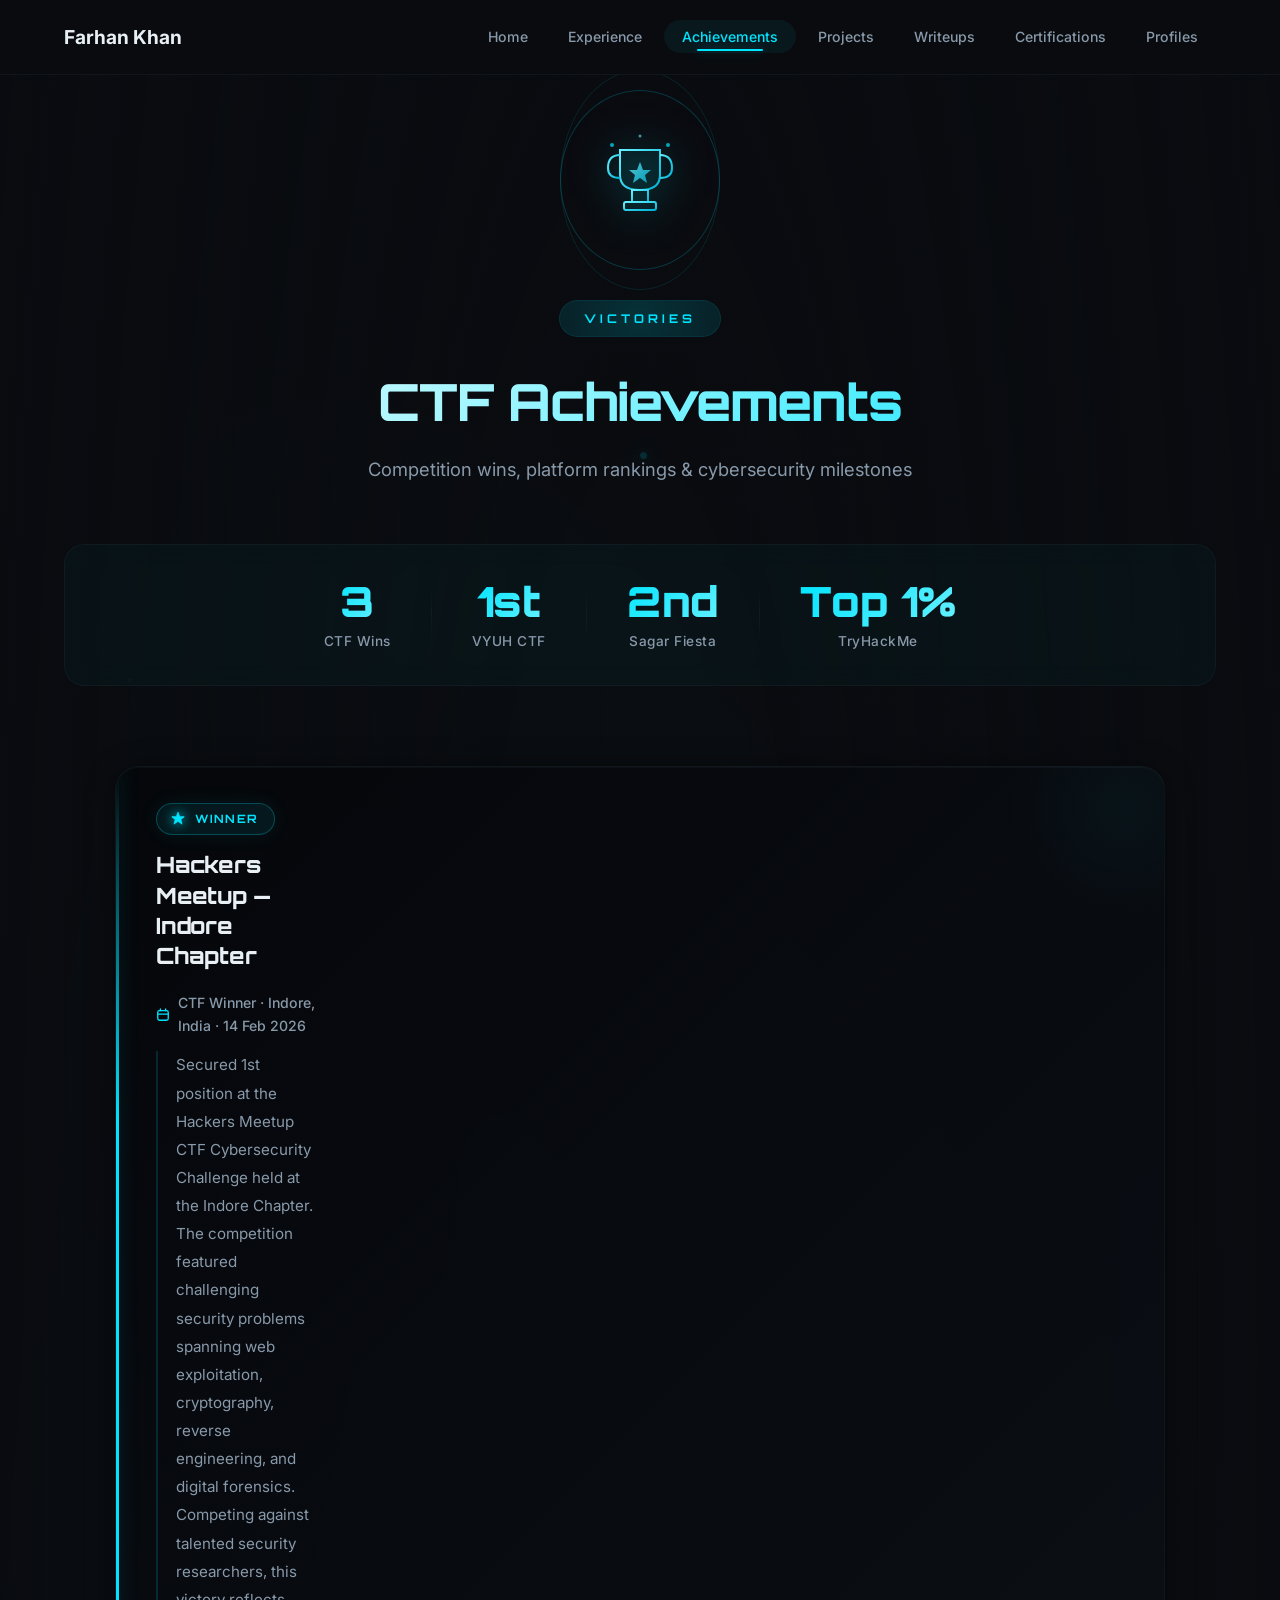
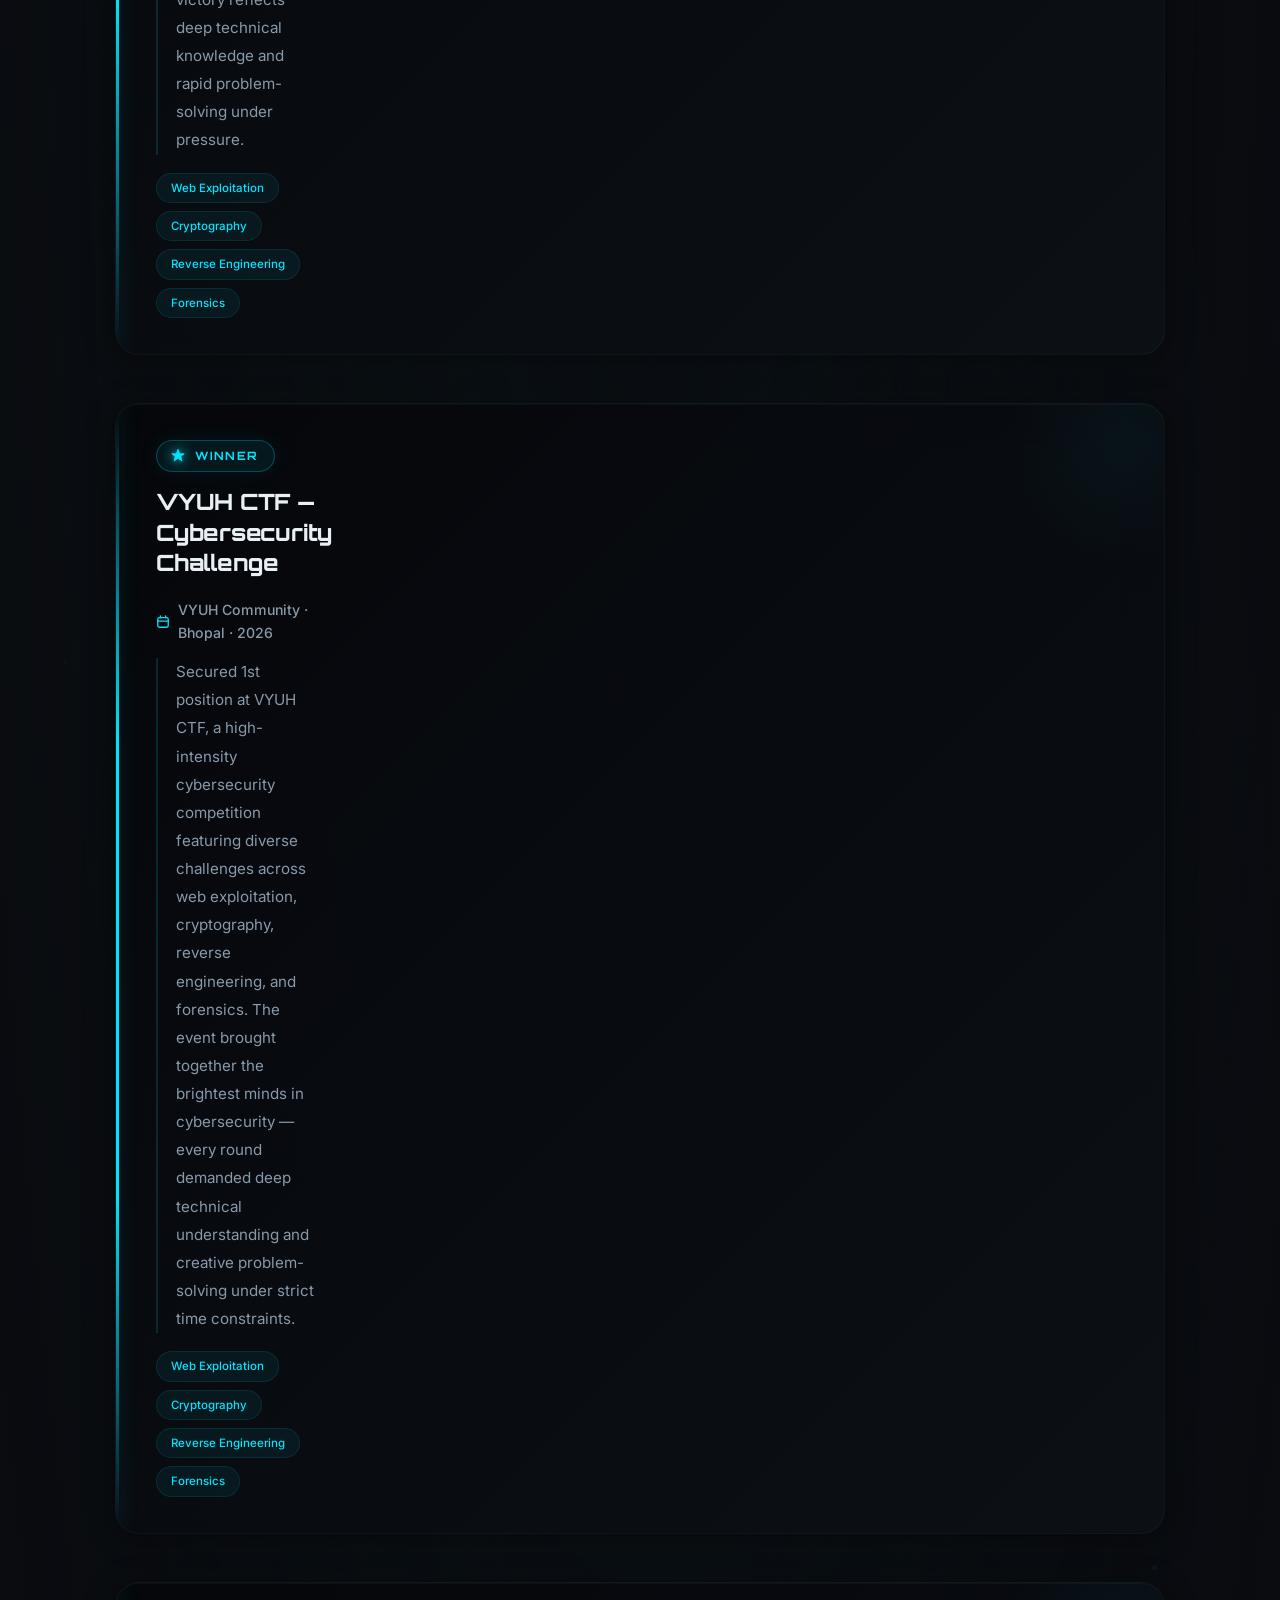
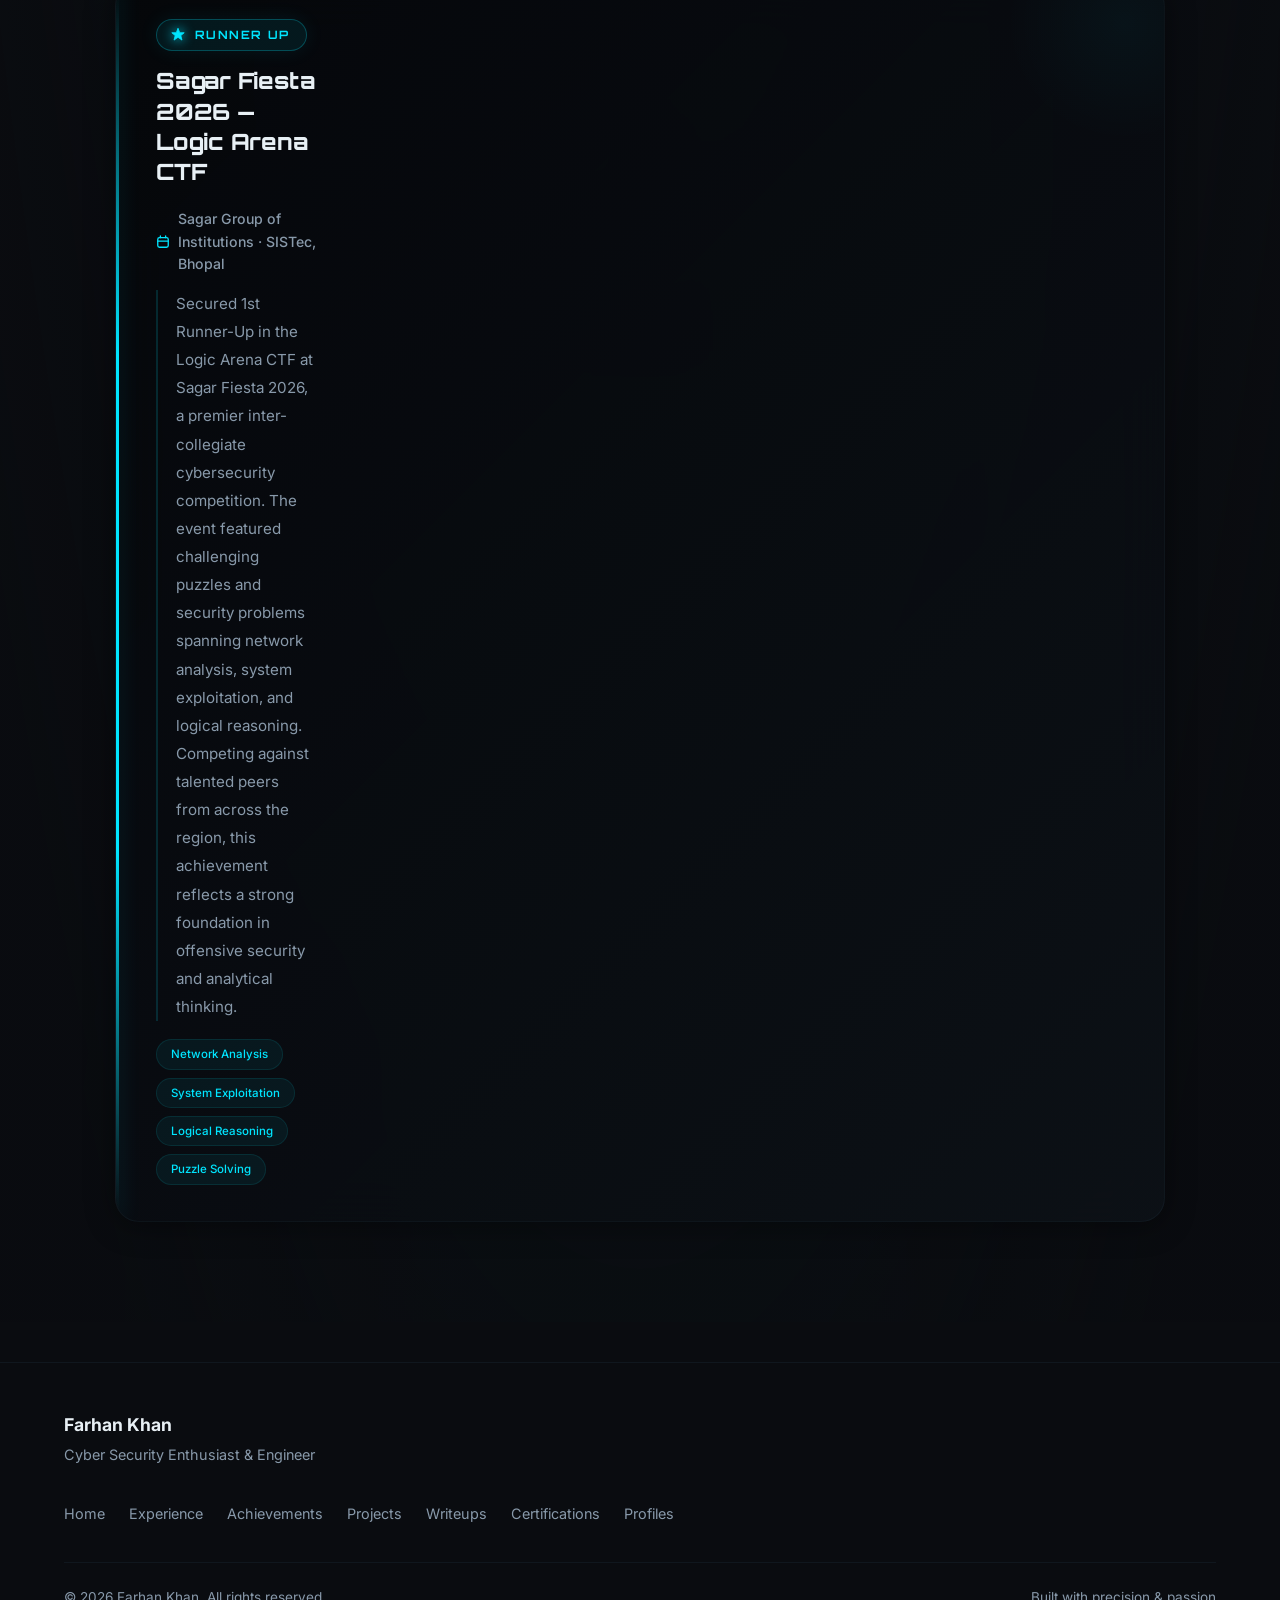
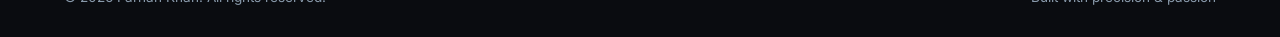
==== commit 09ab47dd: "real" ====
--- a/pages/achievements/index.html
+++ b/pages/achievements/index.html
@@ -134,10 +134,6 @@
                     <div class="achievement-card reveal-achievement">
                         <div class="card-orb"></div>
 
-                        <div class="achievement-image-wrap">
-                            <img src="meetup.png" alt="Hackers Meetup Certificate" />
-                        </div>
-
                         <div class="achievement-content">
                             <div class="rank-badge-inline">
                                 <svg width="18" height="18" viewBox="0 0 32 32" fill="none">
@@ -173,26 +169,6 @@
                     <div class="achievement-card reveal-achievement">
                         <div class="card-orb"></div>
 
-                        <div class="achievement-image-wrap">
-                            <div class="ach-no-image">
-                                <svg width="64" height="64" viewBox="0 0 64 64" fill="none">
-                                    <defs>
-                                        <linearGradient id="trophyMiniGrad" x1="0%" y1="0%" x2="100%" y2="100%">
-                                            <stop offset="0%" stop-color="#00e5ff"/>
-                                            <stop offset="100%" stop-color="#00b4d8"/>
-                                        </linearGradient>
-                                    </defs>
-                                    <path d="M22 14 L22 30 Q22 40 32 40 Q42 40 42 30 L42 14 Z" 
-                                          stroke="url(#trophyMiniGrad)" stroke-width="2" fill="rgba(0,229,255,0.05)"/>
-                                    <path d="M22 18 Q14 18 14 26 Q14 32 22 32" stroke="url(#trophyMiniGrad)" stroke-width="2" fill="none"/>
-                                    <path d="M42 18 Q50 18 50 26 Q50 32 42 32" stroke="url(#trophyMiniGrad)" stroke-width="2" fill="none"/>
-                                    <rect x="28" y="40" width="8" height="8" stroke="url(#trophyMiniGrad)" stroke-width="2" fill="rgba(0,229,255,0.05)"/>
-                                    <rect x="22" y="48" width="20" height="6" rx="2" stroke="url(#trophyMiniGrad)" stroke-width="2" fill="rgba(0,229,255,0.05)"/>
-                                </svg>
-                                <span class="no-image-label">Certificate</span>
-                            </div>
-                        </div>
-
                         <div class="achievement-content">
                             <div class="rank-badge-inline">
                                 <svg width="18" height="18" viewBox="0 0 32 32" fill="none">
@@ -227,10 +203,6 @@
                     <!-- ============================================ -->
                     <div class="achievement-card reveal-achievement">
                         <div class="card-orb"></div>
-
-                        <div class="achievement-image-wrap">
-                            <img src="fiesta.png" alt="Sagar Fiesta Certificate" />
-                        </div>
 
                         <div class="achievement-content">
                             <div class="rank-badge-inline">
--- a/pages/achievements/style.css
+++ b/pages/achievements/style.css
@@ -5,11 +5,6 @@
     --color-primary: #00e5ff;
     --color-primary-dark: #00b4d8;
     --color-primary-light: #66f0ff;
-    
-    --color-gold: #FFD700;
-    --color-gold-dark: #B8860B;
-    --color-silver: #C0C0C0;
-    --color-silver-dark: #808080;
     
     --color-bg: #0a0c10;
     --color-bg-card: rgba(5, 7, 10, 0.85);
@@ -474,7 +469,7 @@
         inset 0 1px 0 rgba(255, 255, 255, 0.03);
 }
 
-/* Left edge accent — always visible, thin */
+/* Left edge accent — cyan gradient */
 .achievement-card::before {
     content: '';
     position: absolute;
@@ -482,42 +477,12 @@
     left: 0;
     width: 3px;
     height: 100%;
-    transition: width var(--duration-medium) ease, box-shadow var(--duration-medium) ease;
+    background: linear-gradient(to bottom, transparent, var(--color-primary) 30%, var(--color-primary) 70%, transparent);
+    box-shadow: 0 0 20px rgba(0, 229, 255, 0.3);
+    transition: all var(--duration-medium) ease;
     border-radius: 3px 0 0 3px;
 }
 
-.achievement-card[data-rank="gold"]::before {
-    background: linear-gradient(to bottom, transparent, var(--color-gold) 30%, var(--color-gold) 70%, transparent);
-    box-shadow: 0 0 20px rgba(255, 215, 0, 0.3);
-}
-
-.achievement-card[data-rank="silver"]::before {
-    background: linear-gradient(to bottom, transparent, var(--color-silver) 30%, var(--color-silver) 70%, transparent);
-    box-shadow: 0 0 20px rgba(192, 192, 192, 0.3);
-}
-
-/* Orb shape — subtle ambient glow at top right */
-.card-orb {
-    position: absolute;
-    top: -80px;
-    right: -80px;
-    width: 240px;
-    height: 240px;
-    border-radius: 50%;
-    pointer-events: none;
-    opacity: 0.35;
-    transition: all var(--duration-slow) var(--ease-out-smooth);
-}
-
-.achievement-card[data-rank="gold"] .card-orb {
-    background: radial-gradient(circle, rgba(255, 215, 0, 0.15), transparent 70%);
-}
-
-.achievement-card[data-rank="silver"] .card-orb {
-    background: radial-gradient(circle, rgba(192, 192, 192, 0.12), transparent 70%);
-}
-
-/* Hover state */
 .achievement-card:hover {
     transform: translateY(-6px);
     border-color: var(--color-border-hover);
@@ -531,16 +496,22 @@
     box-shadow: 0 0 30px rgba(0, 229, 255, 0.6);
 }
 
-.achievement-card[data-rank="gold"]:hover::before {
-    box-shadow: 0 0 30px rgba(255, 215, 0, 0.6);
-}
-
-.achievement-card[data-rank="silver"]:hover::before {
-    box-shadow: 0 0 30px rgba(192, 192, 192, 0.6);
+/* Ambient cyan orb */
+.card-orb {
+    position: absolute;
+    top: -80px;
+    right: -80px;
+    width: 240px;
+    height: 240px;
+    border-radius: 50%;
+    background: radial-gradient(circle, rgba(0, 229, 255, 0.08), transparent 70%);
+    pointer-events: none;
+    opacity: 0.5;
+    transition: all var(--duration-slow) var(--ease-out-smooth);
 }
 
 .achievement-card:hover .card-orb {
-    opacity: 0.6;
+    opacity: 0.9;
     transform: scale(1.15);
 }
 
@@ -555,33 +526,16 @@
     border-radius: 20px;
     background: var(--color-bg-elevated);
     border: 1px solid var(--color-border);
-    cursor: pointer;
     transition: all var(--duration-slow) var(--ease-out-smooth);
     align-self: flex-start;
     z-index: 2;
     flex-shrink: 0;
 }
 
-.achievement-card[data-rank="gold"] .achievement-image-wrap {
-    border-color: rgba(255, 215, 0, 0.25);
-}
-
-.achievement-card[data-rank="silver"] .achievement-image-wrap {
-    border-color: rgba(192, 192, 192, 0.25);
-}
-
 .achievement-card:hover .achievement-image-wrap {
     transform: scale(1.04);
-}
-
-.achievement-card[data-rank="gold"]:hover .achievement-image-wrap {
-    border-color: rgba(255, 215, 0, 0.6);
-    box-shadow: 0 12px 40px rgba(255, 215, 0, 0.2);
-}
-
-.achievement-card[data-rank="silver"]:hover .achievement-image-wrap {
-    border-color: rgba(192, 192, 192, 0.6);
-    box-shadow: 0 12px 40px rgba(192, 192, 192, 0.2);
+    border-color: rgba(0, 229, 255, 0.5);
+    box-shadow: 0 12px 40px rgba(0, 229, 255, 0.15);
 }
 
 .achievement-image-wrap img {
@@ -625,54 +579,6 @@
     font-weight: 600;
 }
 
-.image-overlay {
-    position: absolute;
-    inset: 0;
-    background: rgba(0, 0, 0, 0.7);
-    backdrop-filter: blur(4px);
-    display: flex;
-    align-items: center;
-    justify-content: center;
-    opacity: 0;
-    transition: opacity var(--duration-medium) ease;
-}
-
-.achievement-card:hover .image-overlay {
-    opacity: 1;
-}
-
-.image-view-btn {
-    display: flex;
-    align-items: center;
-    gap: 6px;
-    font-size: 0.75rem;
-    font-weight: 600;
-    color: #fff;
-    padding: 8px 14px;
-    border: 1.5px solid var(--color-primary);
-    border-radius: 50px;
-    background: rgba(0, 229, 255, 0.1);
-    transition: all var(--duration-medium) ease;
-    cursor: pointer;
-    text-align: center;
-}
-
-.image-view-btn:hover {
-    background: var(--color-primary);
-    color: #0a0c10;
-    transform: scale(1.05);
-}
-
-.ach-no-cert {
-    font-size: 0.72rem;
-    color: var(--color-text-muted);
-    font-weight: 500;
-    text-align: center;
-    padding: 8px 12px;
-    border: 1px dashed var(--color-border);
-    border-radius: 8px;
-}
-
 /* ========================================
    ACHIEVEMENT CONTENT
    ======================================== */
@@ -685,7 +591,7 @@
     min-width: 0;
 }
 
-/* Inline rank badge — organic capsule shape */
+/* Inline rank badge — cyan only */
 .rank-badge-inline {
     display: inline-flex;
     align-items: center;
@@ -698,9 +604,11 @@
     letter-spacing: 1.4px;
     text-transform: uppercase;
     font-family: var(--font-display);
+    color: var(--color-primary);
+    background: rgba(0, 229, 255, 0.08);
+    border: 1px solid rgba(0, 229, 255, 0.25);
+    box-shadow: 0 0 20px rgba(0, 229, 255, 0.08);
     transition: all var(--duration-medium) ease;
-    position: relative;
-    overflow: hidden;
 }
 
 .rank-badge-inline svg {
@@ -708,56 +616,56 @@
     filter: drop-shadow(0 0 6px currentColor);
 }
 
-.achievement-card[data-rank="gold"] .rank-badge-inline {
-    color: var(--color-gold);
-    background: rgba(255, 215, 0, 0.08);
-    border: 1px solid rgba(255, 215, 0, 0.25);
-    box-shadow: 0 0 20px rgba(255, 215, 0, 0.08);
-}
-
-.achievement-card[data-rank="silver"] .rank-badge-inline {
-    color: var(--color-silver);
-    background: rgba(192, 192, 192, 0.08);
-    border: 1px solid rgba(192, 192, 192, 0.25);
-    box-shadow: 0 0 20px rgba(192, 192, 192, 0.08);
-}
-
 .achievement-card:hover .rank-badge-inline {
     transform: translateX(4px);
-}
-
-.achievement-card[data-rank="gold"]:hover .rank-badge-inline {
-    background: rgba(255, 215, 0, 0.14);
-    border-color: rgba(255, 215, 0, 0.5);
-    box-shadow: 0 0 24px rgba(255, 215, 0, 0.2);
-}
-
-.achievement-card[data-rank="silver"]:hover .rank-badge-inline {
-    background: rgba(192, 192, 192, 0.14);
-    border-color: rgba(192, 192, 192, 0.5);
-    box-shadow: 0 0 24px rgba(192, 192, 192, 0.2);
-}
-
-.achievement-content h3 {
+    background: rgba(0, 229, 255, 0.14);
+    border-color: rgba(0, 229, 255, 0.5);
+    box-shadow: 0 0 24px rgba(0, 229, 255, 0.2);
+}
+
+/* Title — with animated wavy underline on hover */
+.ach-title {
+    position: relative;
+    display: inline-block;
     font-family: var(--font-display);
     font-size: 1.4rem;
     font-weight: 800;
     color: var(--color-text);
-    line-height: 1.3;
-    transition: all var(--duration-medium) ease;
+    line-height: 1.35;
+    transition: color var(--duration-medium) ease;
     letter-spacing: -0.01em;
-}
-
-.achievement-card[data-rank="gold"]:hover .achievement-content h3 {
-    color: var(--color-gold);
-    text-shadow: 0 0 24px rgba(255, 215, 0, 0.3);
-}
-
-.achievement-card[data-rank="silver"]:hover .achievement-content h3 {
-    color: var(--color-silver);
-    text-shadow: 0 0 24px rgba(192, 192, 192, 0.3);
-}
-
+    width: fit-content;
+    max-width: 100%;
+    padding-bottom: 8px;
+    cursor: default;
+}
+
+/* Wavy SVG underline hidden by default */
+.ach-title::after {
+    content: '';
+    position: absolute;
+    left: 0;
+    bottom: 0;
+    width: 100%;
+    height: 6px;
+    background-image: url("data:image/svg+xml,%3Csvg xmlns='http://www.w3.org/2000/svg' viewBox='0 0 40 6' preserveAspectRatio='none'%3E%3Cpath d='M0 3 Q5 0 10 3 T20 3 T30 3 T40 3' stroke='%2300e5ff' stroke-width='1.5' fill='none' stroke-linecap='round'/%3E%3C/svg%3E");
+    background-size: 40px 6px;
+    background-repeat: repeat-x;
+    transform: scaleX(0);
+    transform-origin: left center;
+    transition: transform 0.8s var(--ease-out-smooth);
+}
+
+.ach-title:hover {
+    color: var(--color-primary);
+    text-shadow: 0 0 24px rgba(0, 229, 255, 0.35);
+}
+
+.ach-title:hover::after {
+    transform: scaleX(1);
+}
+
+/* Event row */
 .ach-event {
     display: flex;
     align-items: center;
@@ -772,6 +680,7 @@
     flex-shrink: 0;
 }
 
+/* Description */
 .ach-description {
     font-size: 0.95rem;
     color: var(--color-text-muted);
@@ -786,6 +695,7 @@
     padding-left: 22px;
 }
 
+/* Tags */
 .ach-tags {
     display: flex;
     flex-wrap: wrap;
@@ -794,6 +704,7 @@
 }
 
 .ach-tags span {
+    position: relative;
     font-size: 0.72rem;
     font-weight: 500;
     background: rgba(0, 229, 255, 0.06);
@@ -803,6 +714,19 @@
     border: 1px solid rgba(0, 229, 255, 0.1);
     transition: all var(--duration-medium) var(--ease-out-smooth);
     cursor: default;
+    overflow: hidden;
+}
+
+.ach-tags span::after {
+    content: '';
+    position: absolute;
+    left: 0;
+    right: 0;
+    bottom: 0;
+    height: 1.5px;
+    background: linear-gradient(90deg, transparent, var(--color-primary), transparent);
+    transform: scaleX(0);
+    transition: transform 0.5s var(--ease-out-smooth);
 }
 
 .ach-tags span:hover {
@@ -810,6 +734,10 @@
     border-color: var(--color-primary);
     transform: translateY(-2px);
     box-shadow: 0 4px 12px rgba(0, 229, 255, 0.2);
+}
+
+.ach-tags span:hover::after {
+    transform: scaleX(1);
 }
 
 /* ========================================
@@ -830,14 +758,6 @@
 
 .achievement-card:hover .ach-glow {
     opacity: 1;
-}
-
-.achievement-card[data-rank="gold"]:hover .ach-glow {
-    background: radial-gradient(circle, rgba(255, 215, 0, 0.08), transparent 60%);
-}
-
-.achievement-card[data-rank="silver"]:hover .ach-glow {
-    background: radial-gradient(circle, rgba(192, 192, 192, 0.08), transparent 60%);
 }
 
 /* ========================================
@@ -1012,117 +932,6 @@
 .back-to-top:hover svg { transform: translateY(-4px); }
 
 /* ========================================
-   MODAL
-   ======================================== */
-.ach-modal {
-    position: fixed;
-    inset: 0;
-    z-index: 2000;
-    display: flex;
-    align-items: center;
-    justify-content: center;
-    visibility: hidden;
-    opacity: 0;
-    transition: visibility var(--duration-medium) ease, opacity var(--duration-medium) ease;
-    padding: 20px;
-}
-
-.ach-modal.active {
-    visibility: visible;
-    opacity: 1;
-}
-
-.ach-modal-overlay {
-    position: absolute;
-    inset: 0;
-    background: rgba(0, 0, 0, 0.9);
-    backdrop-filter: blur(16px);
-}
-
-.ach-modal-content {
-    position: relative;
-    max-width: 900px;
-    width: 100%;
-    max-height: 90vh;
-    background: var(--color-bg-card);
-    backdrop-filter: blur(20px);
-    border-radius: 20px;
-    border: 1px solid var(--color-border);
-    overflow: hidden;
-    display: flex;
-    flex-direction: column;
-    transform: scale(0.9) translateY(30px);
-    opacity: 0;
-    transition: all var(--duration-medium) var(--ease-smooth);
-}
-
-.ach-modal.active .ach-modal-content {
-    transform: scale(1) translateY(0);
-    opacity: 1;
-}
-
-.ach-modal-close {
-    position: absolute;
-    top: 16px;
-    right: 16px;
-    z-index: 10;
-    background: rgba(0, 0, 0, 0.6);
-    border: 1px solid var(--color-border);
-    border-radius: 50%;
-    width: 48px;
-    height: 48px;
-    display: flex;
-    align-items: center;
-    justify-content: center;
-    cursor: pointer;
-    color: var(--color-text);
-    transition: all var(--duration-medium) ease;
-    backdrop-filter: blur(8px);
-}
-
-.ach-modal-close:hover {
-    border-color: var(--color-primary);
-    color: var(--color-primary);
-    transform: rotate(90deg) scale(1.05);
-    background: rgba(0, 229, 255, 0.1);
-}
-
-.ach-modal-image-wrap {
-    flex: 1;
-    display: flex;
-    align-items: center;
-    justify-content: center;
-    padding: 28px;
-    background: var(--color-bg-elevated);
-    min-height: 350px;
-}
-
-.ach-modal-img {
-    max-width: 100%;
-    max-height: 60vh;
-    object-fit: contain;
-    border-radius: 12px;
-    box-shadow: 0 8px 48px rgba(0, 0, 0, 0.6);
-}
-
-.ach-modal-info {
-    padding: 20px 28px 24px;
-    background: var(--color-bg-card);
-    border-top: 1px solid var(--color-border);
-}
-
-.ach-modal-info h3 {
-    font-size: 1.15rem;
-    font-weight: 700;
-    color: var(--color-text);
-}
-
-.ach-modal-info p {
-    font-size: 0.9rem;
-    color: var(--color-text-muted);
-}
-
-/* ========================================
    FOOTER
    ======================================== */
 .footer {
@@ -1216,6 +1025,10 @@
     .achievement-image-wrap {
         width: 100%;
         height: 220px;
+    }
+
+    .ach-title {
+        font-size: 1.2rem;
     }
 }
 
@@ -1255,7 +1068,7 @@
     
     .achievements-list { gap: 32px; }
     
-    .achievement-content h3 { font-size: 1.2rem; }
+    .achievement-content h3 { font-size: 1.15rem; }
     .ach-description { font-size: 0.88rem; }
     
     .hero-icon-wrap { width: 120px; height: 120px; }
@@ -1267,23 +1080,6 @@
     .footer-bottom { flex-direction: column; text-align: center; }
     
     .back-to-top { bottom: 20px; right: 20px; width: 46px; height: 46px; }
-    
-    .ach-modal-close {
-        top: 12px;
-        right: 12px;
-        width: 40px;
-        height: 40px;
-    }
-    
-    .ach-modal-image-wrap {
-        padding: 16px;
-        min-height: 220px;
-    }
-    
-    .ach-modal-img { max-height: 45vh; }
-    
-    .ach-modal-info { padding: 16px 20px 20px; }
-    .ach-modal-info h3 { font-size: 1rem; }
 }
 
 @media (max-width: 480px) {
@@ -1295,7 +1091,7 @@
     
     .achievement-image-wrap { height: 180px; border-radius: 16px; }
     
-    .achievement-content h3 { font-size: 1.05rem; }
+    .achievement-content h3 { font-size: 1rem; }
     .ach-event { font-size: 0.8rem; }
     .ach-description { font-size: 0.85rem; padding-left: 16px; }
     
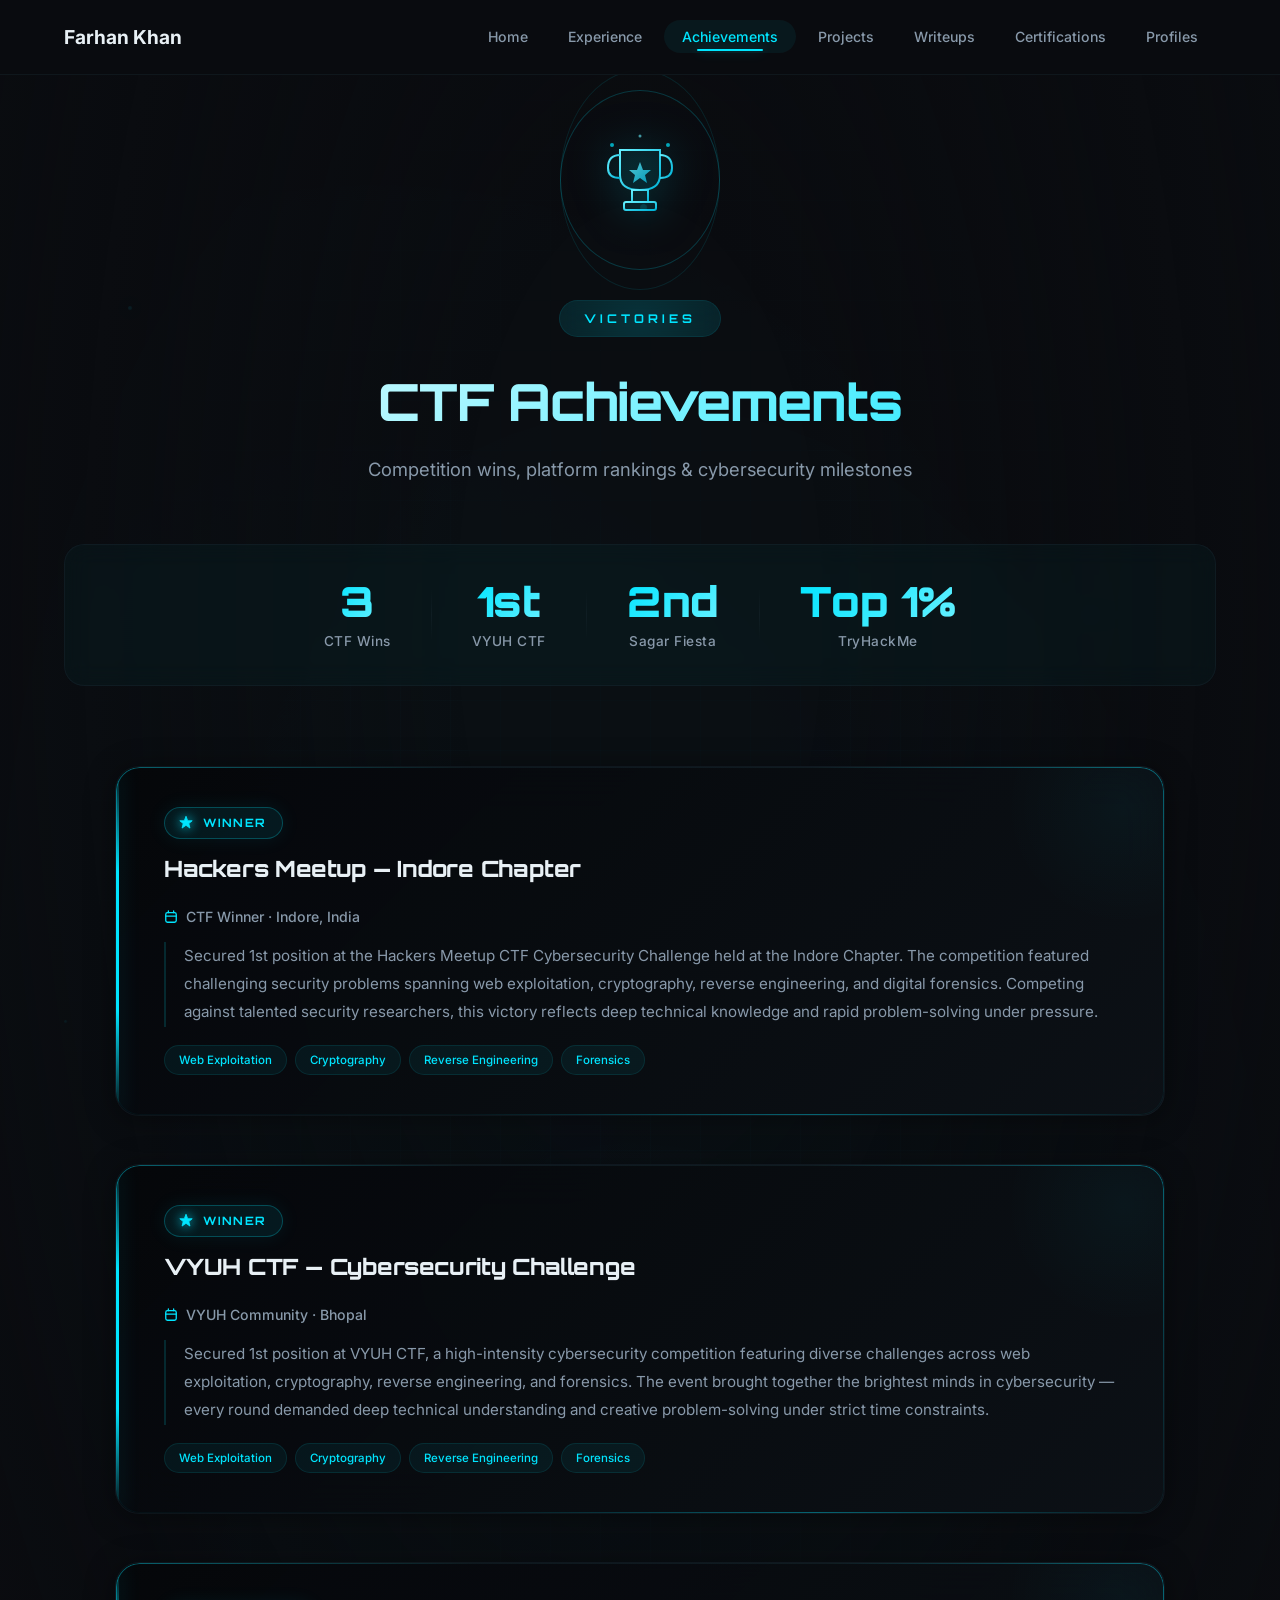
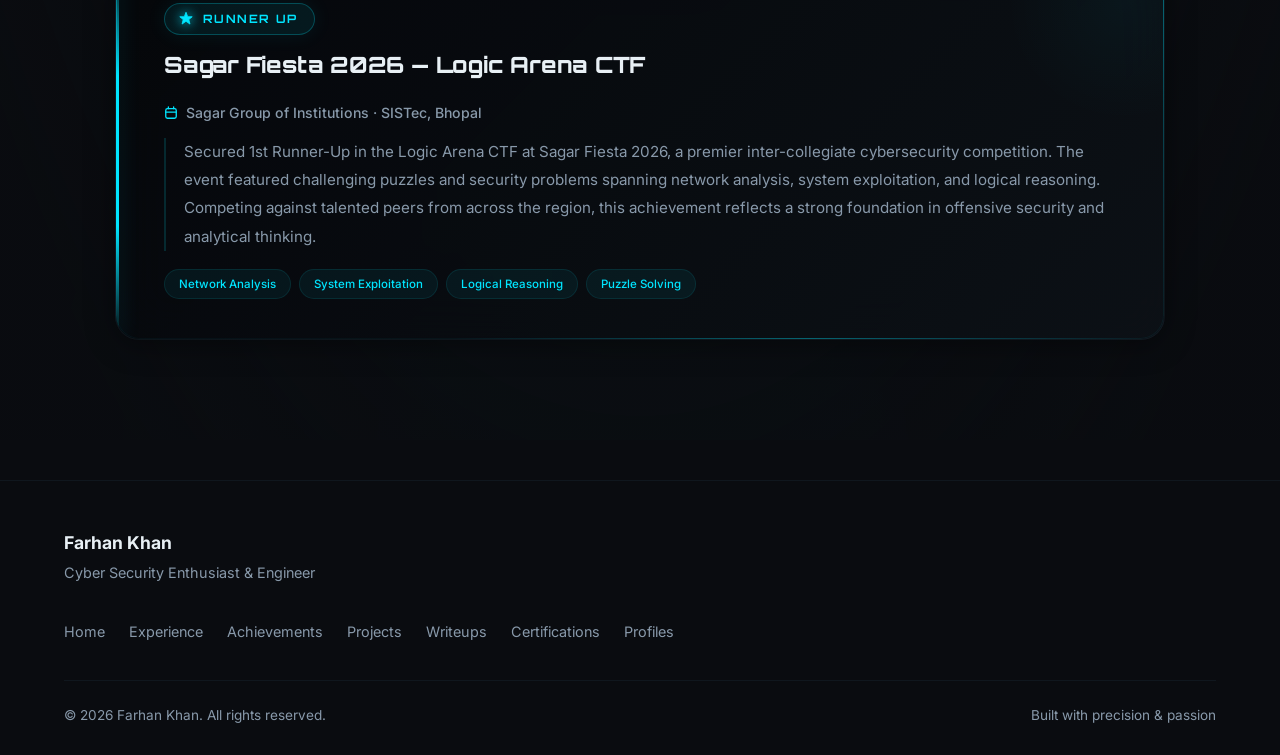
==== commit a9e8ad44: "Update index.html" ====
--- a/pages/achievements/index.html
+++ b/pages/achievements/index.html
@@ -5,30 +5,27 @@
     <meta name="viewport" content="width=device-width, initial-scale=1.0, maximum-scale=1.0, user-scalable=no" />
     <meta name="description" content="Farhan Khan - CTF Achievements & Competition Wins" />
     <title>Achievements — Farhan Khan</title>
-    
+
     <link rel="preconnect" href="https://fonts.googleapis.com" />
     <link rel="preconnect" href="https://fonts.gstatic.com" crossorigin />
     <link href="https://fonts.googleapis.com/css2?family=Inter:ital,opsz,wght@0,14..32,100..900;1,14..32,100..900&family=Orbitron:wght@400;500;600;700;800;900&display=swap" rel="stylesheet" />
-    
+
     <link rel="stylesheet" href="style.css" />
 </head>
 <body>
 
-    <!-- ==================== NAVIGATION ==================== -->
     <nav class="navbar" role="navigation" aria-label="Main navigation">
         <div class="nav-container">
             <div class="nav-brand">
-                <a href="../../index.html">
-                    <span>Farhan Khan</span>
-                </a>
-            </div>
-            
+                <a href="../../index.html"><span>Farhan Khan</span></a>
+            </div>
+
             <button class="nav-toggle" aria-label="Toggle navigation menu" aria-expanded="false">
                 <span class="hamburger-line"></span>
                 <span class="hamburger-line"></span>
                 <span class="hamburger-line"></span>
             </button>
-            
+
             <ul class="nav-links">
                 <li><a href="../../index.html">Home</a></li>
                 <li><a href="../experience/index.html">Experience</a></li>
@@ -41,7 +38,6 @@
         </div>
     </nav>
 
-    <!-- ==================== MAIN CONTENT ==================== -->
     <main>
         <section class="section achievements-page-section" id="achievementsTop">
             <div class="wavy-background">
@@ -51,7 +47,7 @@
                 <div class="wave wave-4"></div>
                 <div class="wave wave-5"></div>
             </div>
-            
+
             <div class="particles-container">
                 <div class="particle p1"></div>
                 <div class="particle p2"></div>
@@ -64,7 +60,6 @@
             <div class="grid-overlay"></div>
 
             <div class="container">
-                <!-- ====== HERO ====== -->
                 <div class="achievements-hero">
                     <div class="hero-icon-wrap">
                         <svg width="100" height="100" viewBox="0 0 100 100" fill="none">
@@ -74,19 +69,19 @@
                                     <stop offset="100%" stop-color="#00b4d8"/>
                                 </linearGradient>
                             </defs>
-                            
-                            <path d="M30 20 L30 45 Q30 60 50 60 Q70 60 70 45 L70 20 Z" 
+
+                            <path d="M30 20 L30 45 Q30 60 50 60 Q70 60 70 45 L70 20 Z"
                                   stroke="url(#trophyGrad)" stroke-width="2" fill="rgba(0,229,255,0.05)"/>
-                            
+
                             <path d="M30 25 Q18 25 18 38 Q18 48 30 48" stroke="url(#trophyGrad)" stroke-width="2" fill="none"/>
                             <path d="M70 25 Q82 25 82 38 Q82 48 70 48" stroke="url(#trophyGrad)" stroke-width="2" fill="none"/>
-                            
+
                             <rect x="42" y="60" width="16" height="12" stroke="url(#trophyGrad)" stroke-width="2" fill="rgba(0,229,255,0.05)"/>
                             <rect x="34" y="72" width="32" height="8" rx="2" stroke="url(#trophyGrad)" stroke-width="2" fill="rgba(0,229,255,0.05)"/>
-                            
-                            <path d="M50 32 L53 40 L61 40 L55 45 L57 53 L50 48 L43 53 L45 45 L39 40 L47 40 Z" 
+
+                            <path d="M50 32 L53 40 L61 40 L55 45 L57 53 L50 48 L43 53 L45 45 L39 40 L47 40 Z"
                                   fill="url(#trophyGrad)" opacity="0.8"/>
-                            
+
                             <circle cx="22" cy="15" r="2" fill="#00e5ff" opacity="0.7"/>
                             <circle cx="78" cy="15" r="2" fill="#00e5ff" opacity="0.7"/>
                             <circle cx="50" cy="6" r="1.5" fill="#66f0ff" opacity="0.6"/>
@@ -102,7 +97,6 @@
                     <p>Competition wins, platform rankings &amp; cybersecurity milestones</p>
                 </div>
 
-                <!-- ====== STATS ====== -->
                 <div class="achievement-stats reveal-on-scroll">
                     <div class="stat-block">
                         <span class="stat-number">3</span>
@@ -125,12 +119,8 @@
                     </div>
                 </div>
 
-                <!-- ====== ACHIEVEMENTS LIST ====== -->
                 <div class="achievements-list">
 
-                    <!-- ============================================ -->
-                    <!-- 01 — HACKERS MEETUP — WINNER ============== -->
-                    <!-- ============================================ -->
                     <div class="achievement-card reveal-achievement">
                         <div class="card-orb"></div>
 
@@ -147,7 +137,7 @@
                                     <rect x="2" y="3" width="12" height="11" rx="2" stroke="currentColor" stroke-width="1.5"/>
                                     <path d="M5 1V3M11 1V3M2 7H14" stroke="currentColor" stroke-width="1.5" stroke-linecap="round"/>
                                 </svg>
-                                CTF Winner · Indore, India · 14 Feb 2026
+                                CTF Winner · Indore, India
                             </p>
                             <p class="ach-description">
                                 Secured 1st position at the Hackers Meetup CTF Cybersecurity Challenge held at the Indore Chapter. The competition featured challenging security problems spanning web exploitation, cryptography, reverse engineering, and digital forensics. Competing against talented security researchers, this victory reflects deep technical knowledge and rapid problem-solving under pressure.
@@ -163,9 +153,6 @@
                         <div class="ach-glow"></div>
                     </div>
 
-                    <!-- ============================================ -->
-                    <!-- 02 — VYUH CTF — WINNER =================== -->
-                    <!-- ============================================ -->
                     <div class="achievement-card reveal-achievement">
                         <div class="card-orb"></div>
 
@@ -182,7 +169,7 @@
                                     <rect x="2" y="3" width="12" height="11" rx="2" stroke="currentColor" stroke-width="1.5"/>
                                     <path d="M5 1V3M11 1V3M2 7H14" stroke="currentColor" stroke-width="1.5" stroke-linecap="round"/>
                                 </svg>
-                                VYUH Community · Bhopal · 2026
+                                VYUH Community · Bhopal
                             </p>
                             <p class="ach-description">
                                 Secured 1st position at VYUH CTF, a high-intensity cybersecurity competition featuring diverse challenges across web exploitation, cryptography, reverse engineering, and forensics. The event brought together the brightest minds in cybersecurity — every round demanded deep technical understanding and creative problem-solving under strict time constraints.
@@ -198,9 +185,6 @@
                         <div class="ach-glow"></div>
                     </div>
 
-                    <!-- ============================================ -->
-                    <!-- 03 — SAGAR FIESTA — RUNNER UP ============ -->
-                    <!-- ============================================ -->
                     <div class="achievement-card reveal-achievement">
                         <div class="card-orb"></div>
 
@@ -238,24 +222,20 @@
         </section>
     </main>
 
-    <!-- ==================== BACK TO TOP ==================== -->
     <button class="back-to-top" id="backToTop" aria-label="Back to top">
         <svg width="24" height="24" viewBox="0 0 24 24" fill="none">
             <path d="M12 4L12 20M12 4L6 10M12 4L18 10" stroke="currentColor" stroke-width="2" stroke-linecap="round" stroke-linejoin="round"/>
         </svg>
     </button>
 
-    <!-- ==================== FOOTER ==================== -->
     <footer class="footer">
         <div class="container">
             <div class="footer-content">
                 <div class="footer-brand">
-                    <a href="../../index.html">
-                        <span>Farhan Khan</span>
-                    </a>
+                    <a href="../../index.html"><span>Farhan Khan</span></a>
                     <p>Cyber Security Enthusiast &amp; Engineer</p>
                 </div>
-                
+
                 <nav class="footer-nav" aria-label="Footer navigation">
                     <a href="../../index.html">Home</a>
                     <a href="../experience/index.html">Experience</a>
@@ -265,7 +245,7 @@
                     <a href="../certifications/index.html">Certifications</a>
                     <a href="../profiles/index.html">Profiles</a>
                 </nav>
-                
+
                 <div class="footer-bottom">
                     <p>&copy; 2026 Farhan Khan. All rights reserved.</p>
                     <p>Built with precision &amp; passion</p>
--- a/pages/achievements/style.css
+++ b/pages/achievements/style.css
@@ -453,10 +453,7 @@
    ======================================== */
 .achievement-card {
     position: relative;
-    display: grid;
-    grid-template-columns: 160px 1fr;
-    gap: 36px;
-    padding: 36px 40px;
+    padding: 40px 44px 40px 48px;
     background: linear-gradient(135deg, rgba(5, 7, 10, 0.95), rgba(13, 17, 23, 0.9));
     backdrop-filter: blur(24px);
     border: 1px solid var(--color-border);
@@ -469,8 +466,33 @@
         inset 0 1px 0 rgba(255, 255, 255, 0.03);
 }
 
+/* Animated cyan gradient outline — always visible */
+.achievement-card::before {
+    content: '';
+    position: absolute;
+    inset: 0;
+    border-radius: 24px;
+    padding: 1px;
+    background: linear-gradient(
+        135deg,
+        rgba(0, 229, 255, 0.5) 0%,
+        rgba(0, 229, 255, 0.05) 25%,
+        rgba(0, 229, 255, 0.05) 50%,
+        rgba(0, 229, 255, 0.5) 75%,
+        rgba(0, 229, 255, 0.05) 100%
+    );
+    -webkit-mask: 
+        linear-gradient(#fff 0 0) content-box,
+        linear-gradient(#fff 0 0);
+    -webkit-mask-composite: xor;
+    mask-composite: exclude;
+    pointer-events: none;
+    opacity: 0.8;
+    transition: opacity var(--duration-medium) ease;
+}
+
 /* Left edge accent — cyan gradient */
-.achievement-card::before {
+.achievement-card::after {
     content: '';
     position: absolute;
     top: 0;
@@ -485,13 +507,17 @@
 
 .achievement-card:hover {
     transform: translateY(-6px);
-    border-color: var(--color-border-hover);
+    border-color: transparent;
     box-shadow:
-        0 30px 80px rgba(0, 229, 255, 0.15),
-        0 0 0 1px rgba(0, 229, 255, 0.1);
+        0 30px 80px rgba(0, 229, 255, 0.18),
+        0 0 0 1px rgba(0, 229, 255, 0.15);
 }
 
 .achievement-card:hover::before {
+    opacity: 1;
+}
+
+.achievement-card:hover::after {
     width: 4px;
     box-shadow: 0 0 30px rgba(0, 229, 255, 0.6);
 }
@@ -513,70 +539,6 @@
 .achievement-card:hover .card-orb {
     opacity: 0.9;
     transform: scale(1.15);
-}
-
-/* ========================================
-   ACHIEVEMENT IMAGE
-   ======================================== */
-.achievement-image-wrap {
-    position: relative;
-    width: 160px;
-    height: 160px;
-    overflow: hidden;
-    border-radius: 20px;
-    background: var(--color-bg-elevated);
-    border: 1px solid var(--color-border);
-    transition: all var(--duration-slow) var(--ease-out-smooth);
-    align-self: flex-start;
-    z-index: 2;
-    flex-shrink: 0;
-}
-
-.achievement-card:hover .achievement-image-wrap {
-    transform: scale(1.04);
-    border-color: rgba(0, 229, 255, 0.5);
-    box-shadow: 0 12px 40px rgba(0, 229, 255, 0.15);
-}
-
-.achievement-image-wrap img {
-    width: 100%;
-    height: 100%;
-    object-fit: cover;
-    transition: transform var(--duration-slow) var(--ease-out-smooth);
-}
-
-.achievement-card:hover .achievement-image-wrap img {
-    transform: scale(1.08);
-}
-
-.ach-no-image {
-    width: 100%;
-    height: 100%;
-    display: flex;
-    flex-direction: column;
-    align-items: center;
-    justify-content: center;
-    gap: 10px;
-    background: linear-gradient(135deg, rgba(0, 229, 255, 0.03), rgba(0, 180, 216, 0.01));
-    padding: 16px;
-}
-
-.ach-no-image svg {
-    opacity: 0.7;
-    transition: all var(--duration-medium) ease;
-}
-
-.achievement-card:hover .ach-no-image svg {
-    opacity: 1;
-    transform: scale(1.08);
-}
-
-.no-image-label {
-    font-size: 0.7rem;
-    letter-spacing: 1.5px;
-    text-transform: uppercase;
-    color: var(--color-text-dim);
-    font-weight: 600;
 }
 
 /* ========================================
@@ -1017,14 +979,7 @@
    ======================================== */
 @media (max-width: 900px) {
     .achievement-card {
-        grid-template-columns: 1fr;
-        gap: 24px;
-        padding: 28px 24px;
-    }
-    
-    .achievement-image-wrap {
-        width: 100%;
-        height: 220px;
+        padding: 30px 28px;
     }
 
     .ach-title {
@@ -1087,9 +1042,7 @@
     .section { padding: 60px 0; }
     .achievements-page-section { padding-top: 100px; }
     
-    .achievement-card { padding: 22px 20px; border-radius: 18px; }
-    
-    .achievement-image-wrap { height: 180px; border-radius: 16px; }
+    .achievement-card { padding: 24px 20px; border-radius: 18px; }
     
     .achievement-content h3 { font-size: 1rem; }
     .ach-event { font-size: 0.8rem; }
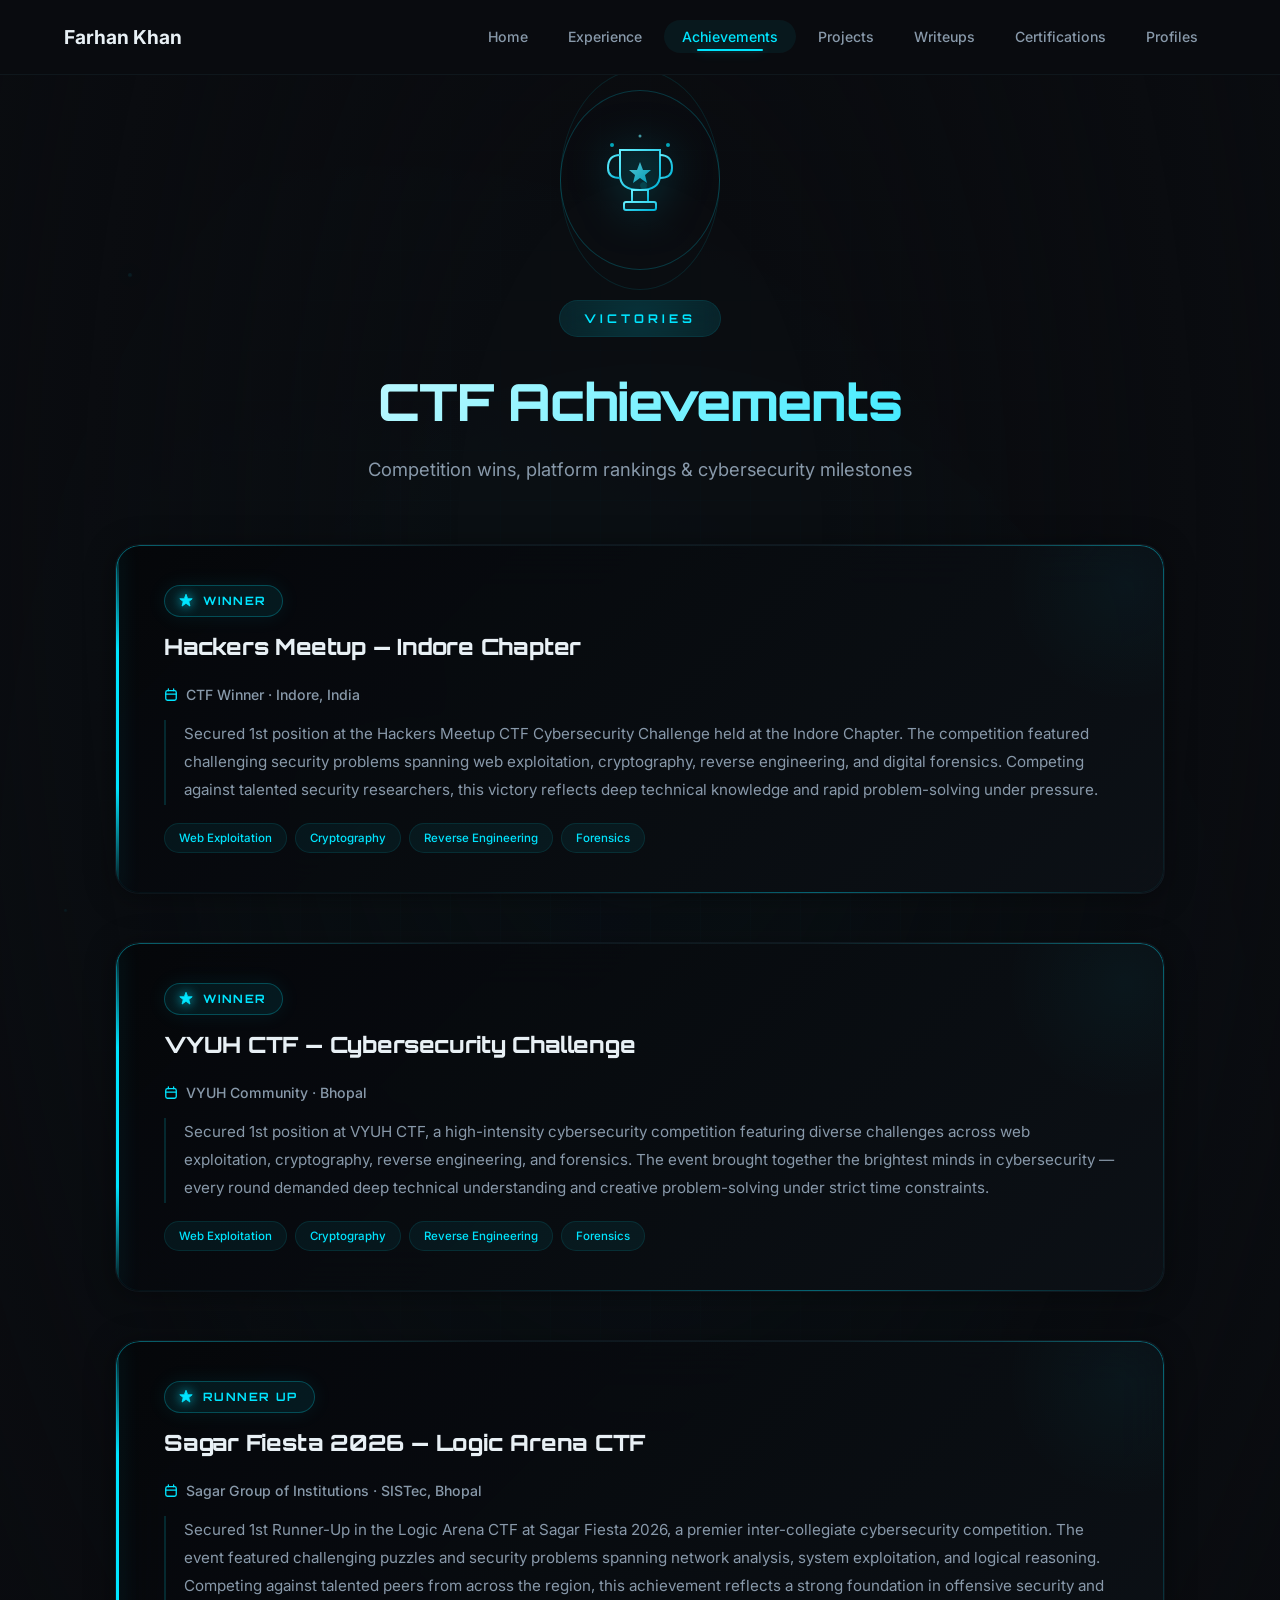
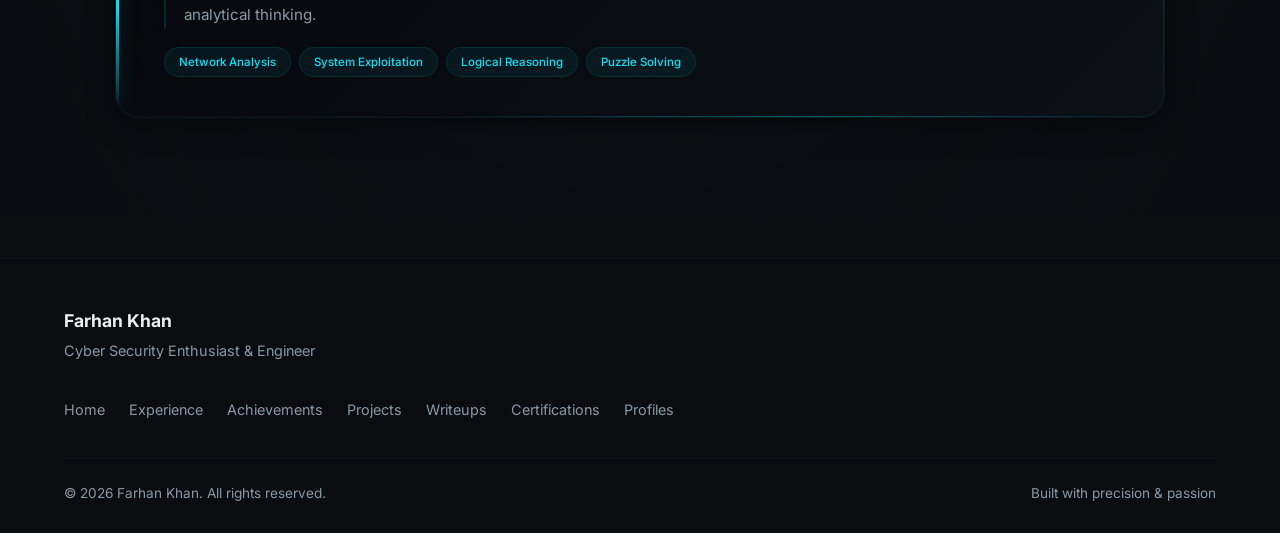
==== commit 1c9cea91: "Update index.html" ====
--- a/pages/achievements/index.html
+++ b/pages/achievements/index.html
@@ -97,28 +97,6 @@
                     <p>Competition wins, platform rankings &amp; cybersecurity milestones</p>
                 </div>
 
-                <div class="achievement-stats reveal-on-scroll">
-                    <div class="stat-block">
-                        <span class="stat-number">3</span>
-                        <span class="stat-label">CTF Wins</span>
-                    </div>
-                    <div class="stat-divider"></div>
-                    <div class="stat-block">
-                        <span class="stat-number">1st</span>
-                        <span class="stat-label">VYUH CTF</span>
-                    </div>
-                    <div class="stat-divider"></div>
-                    <div class="stat-block">
-                        <span class="stat-number">2nd</span>
-                        <span class="stat-label">Sagar Fiesta</span>
-                    </div>
-                    <div class="stat-divider"></div>
-                    <div class="stat-block">
-                        <span class="stat-number">Top 1%</span>
-                        <span class="stat-label">TryHackMe</span>
-                    </div>
-                </div>
-
                 <div class="achievements-list">
 
                     <div class="achievement-card reveal-achievement">
